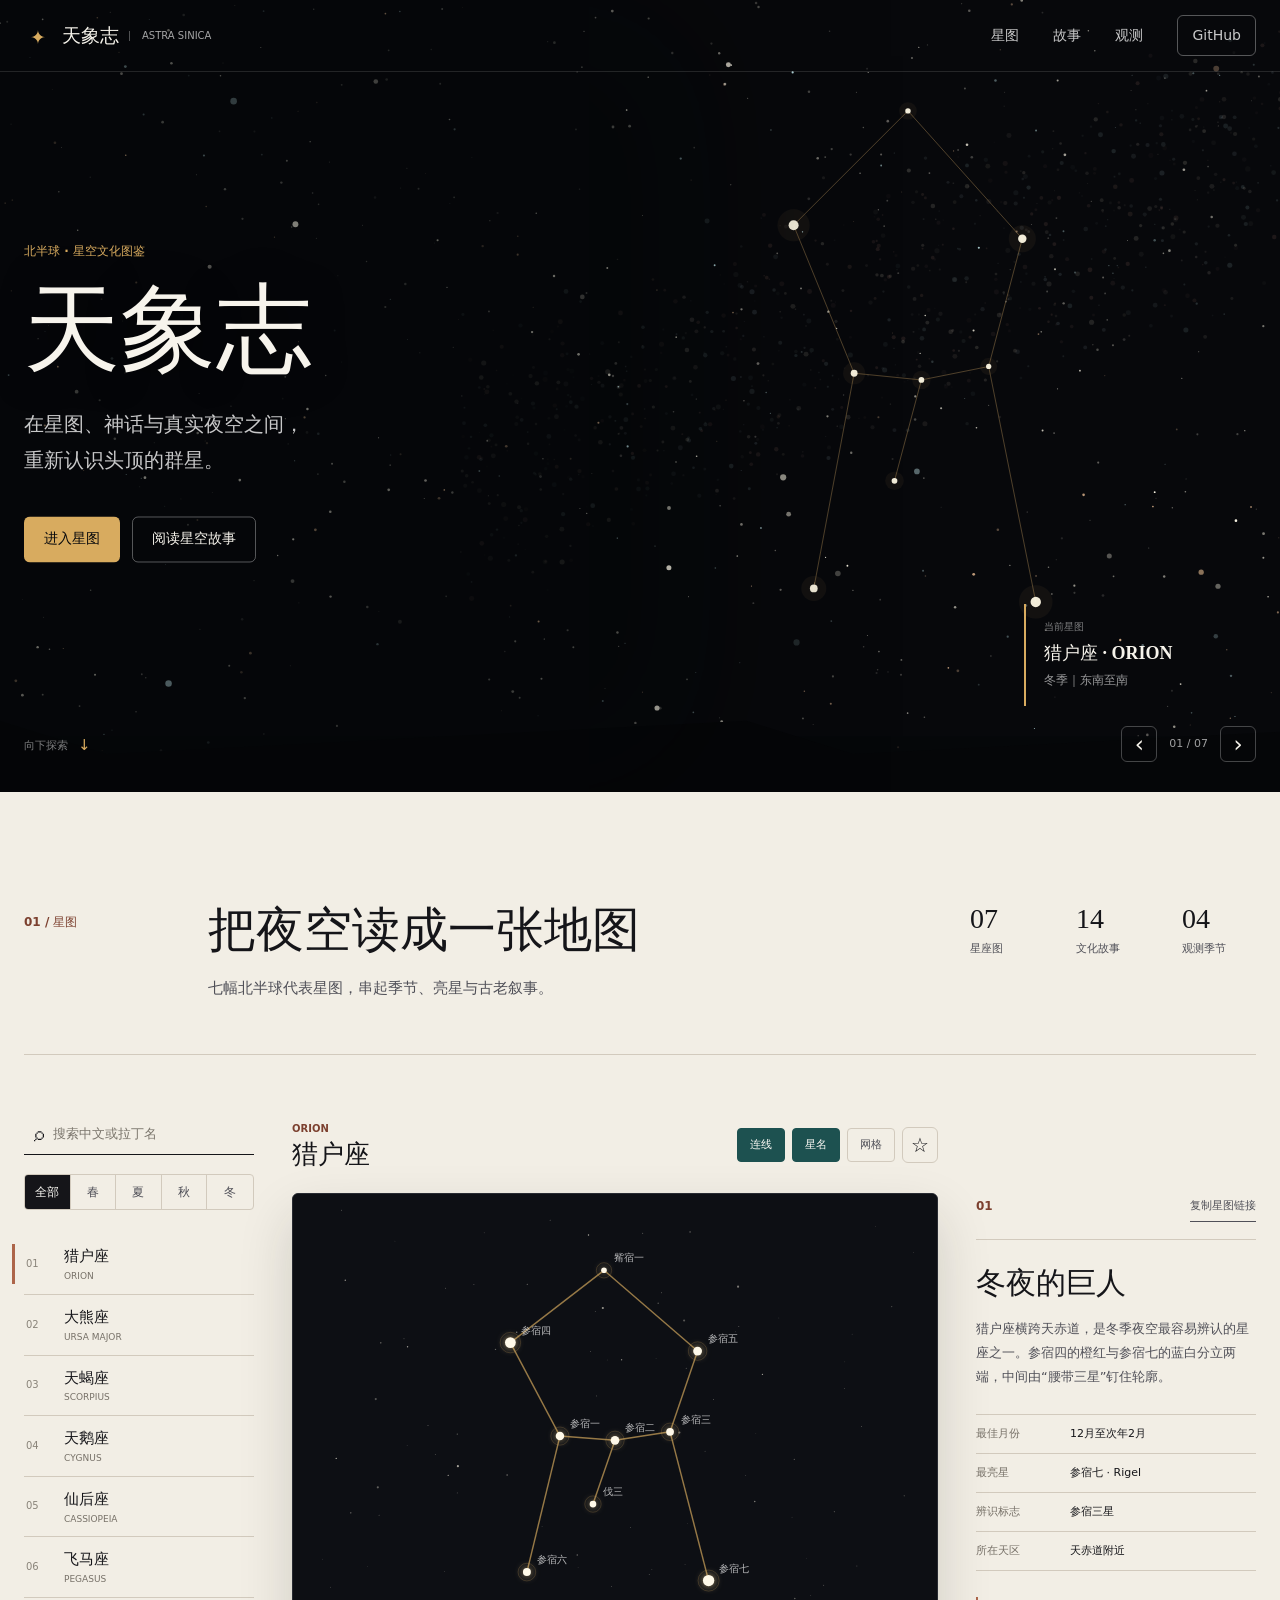
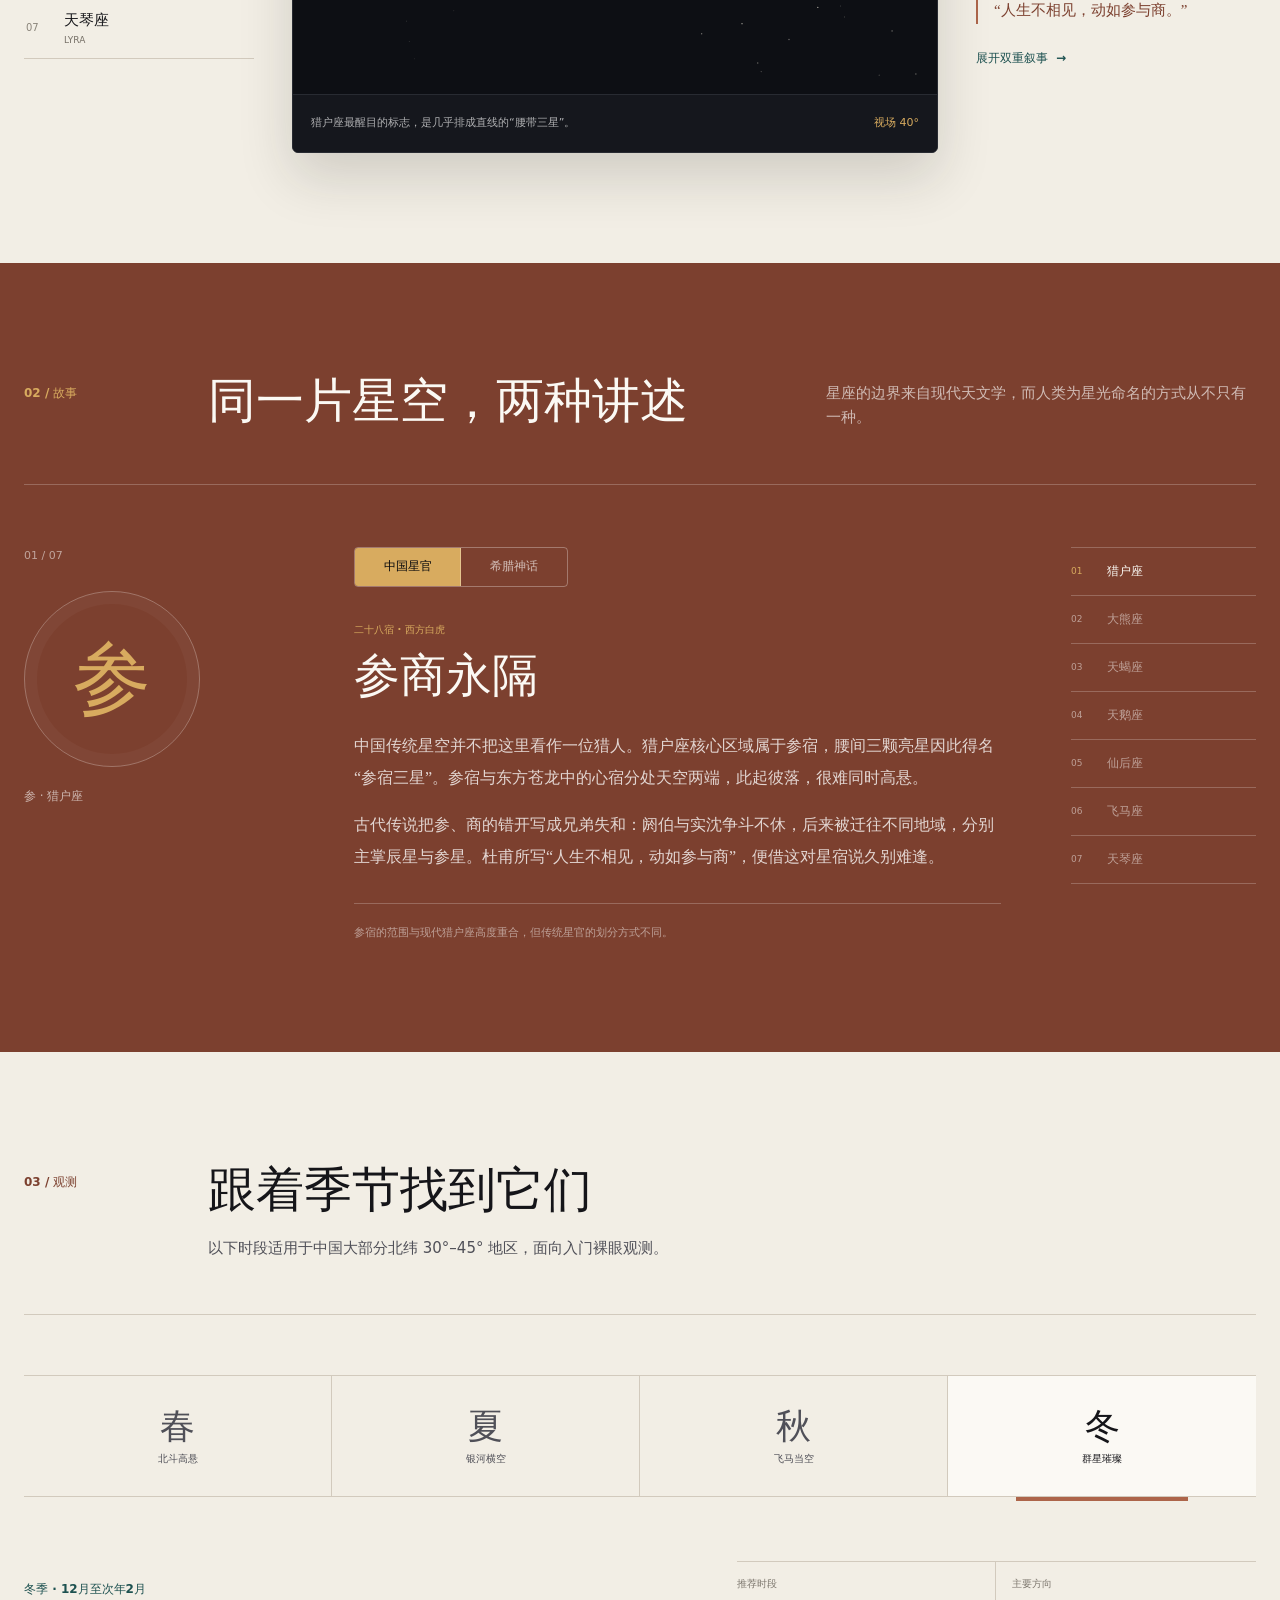
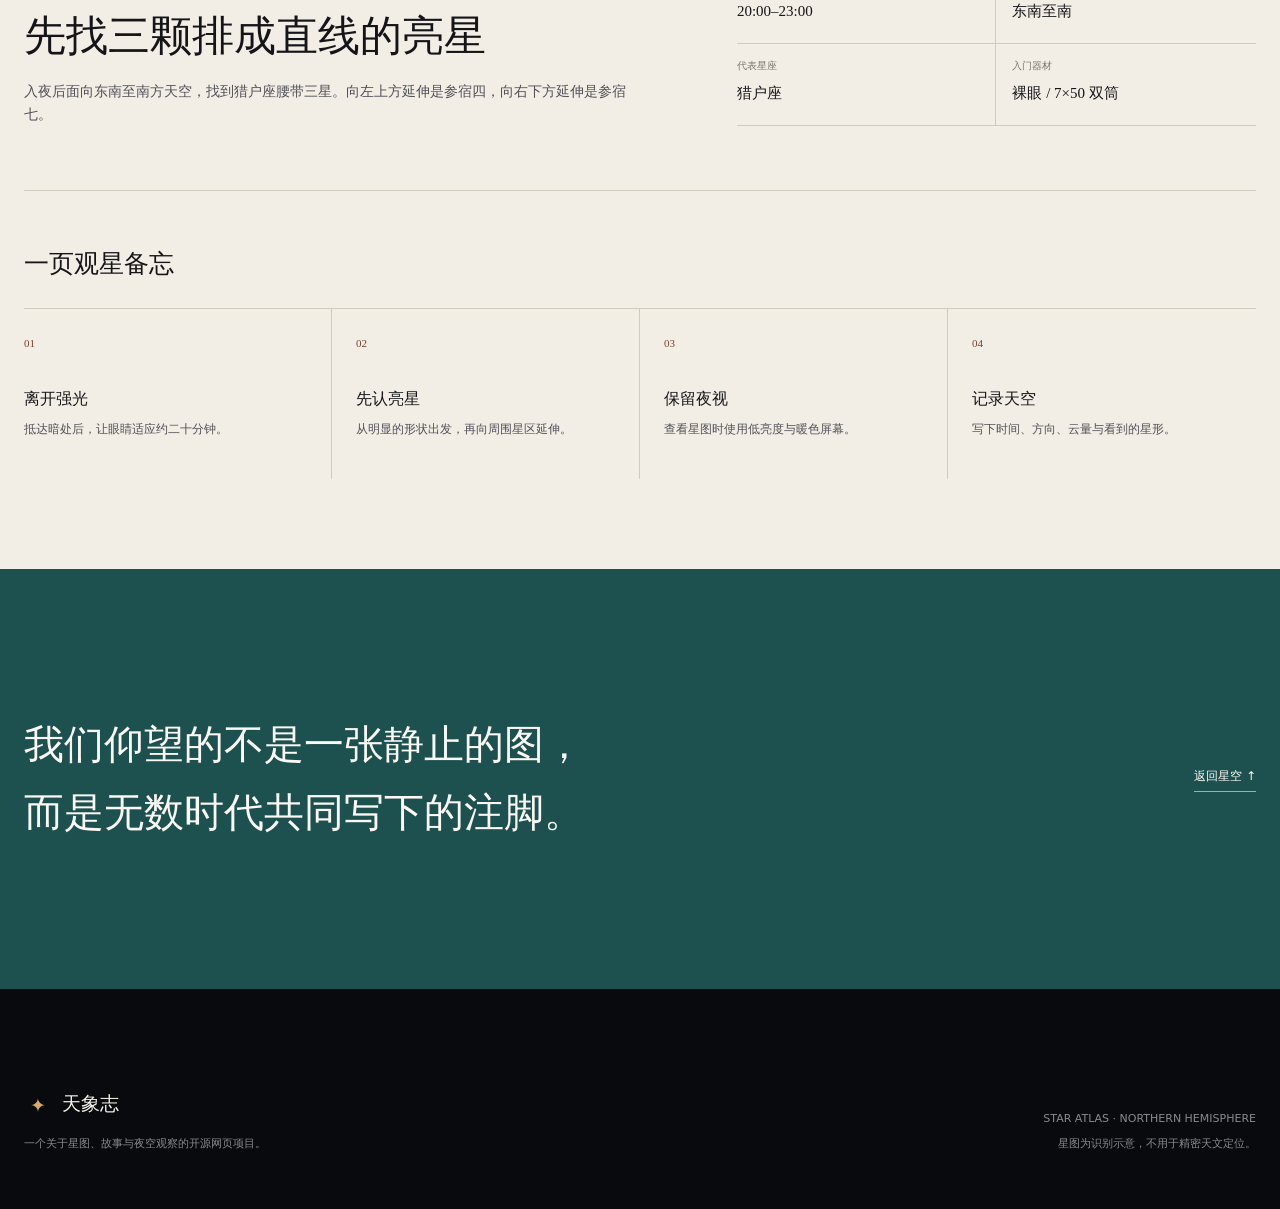
==== index.html @ 3dd25982 "Build interactive constellation atlas" ====
<!doctype html>
<html lang="zh-CN">
  <head>
    <meta charset="UTF-8" />
    <meta name="viewport" content="width=device-width, initial-scale=1.0" />
    <meta
      name="description"
      content="天象志是一部可探索的中文星座图鉴，收录星座连线、东西方故事与北半球观测线索。"
    />
    <meta name="theme-color" content="#090a0d" />
    <meta property="og:title" content="天象志 · 可探索的星空图鉴" />
    <meta
      property="og:description"
      content="在星图、神话与真实夜空之间，重新认识头顶的群星。"
    />
    <meta property="og:type" content="website" />
    <link rel="icon" href="assets/mark.svg" type="image/svg+xml" />
    <link rel="manifest" href="site.webmanifest" />
    <link rel="stylesheet" href="styles.css" />
    <script>document.documentElement.classList.add("js");</script>
    <script src="app.js" defer></script>
    <title>天象志 · 可探索的星空图鉴</title>
  </head>
  <body>
    <a class="skip-link" href="#main">跳到主要内容</a>

    <header class="site-header" id="siteHeader">
      <a class="brand" href="#top" aria-label="天象志首页">
        <span class="brand-mark" aria-hidden="true">✦</span>
        <span class="brand-name">天象志</span>
        <span class="brand-latin">ASTRA SINICA</span>
      </a>

      <button
        class="menu-toggle"
        id="menuToggle"
        type="button"
        aria-label="打开导航"
        aria-expanded="false"
        aria-controls="siteNav"
      >
        <span aria-hidden="true">☰</span>
      </button>

      <nav class="site-nav" id="siteNav" aria-label="主导航">
        <a href="#atlas">星图</a>
        <a href="#stories">故事</a>
        <a href="#observe">观测</a>
        <a class="nav-github" href="#publish">GitHub</a>
      </nav>
    </header>

    <main id="main">
      <section class="hero" id="top" aria-labelledby="heroTitle">
        <canvas id="skyCanvas" aria-hidden="true"></canvas>

        <div class="hero-copy">
          <p class="eyebrow">北半球 · 星空文化图鉴</p>
          <h1 id="heroTitle">天象志</h1>
          <p class="hero-subtitle">在星图、神话与真实夜空之间，<br />重新认识头顶的群星。</p>
          <div class="hero-actions">
            <a class="button button-primary" href="#atlas">进入星图</a>
            <a class="button button-quiet" href="#stories">阅读星空故事</a>
          </div>
        </div>

        <div class="hero-readout" aria-live="polite">
          <span class="readout-kicker">当前星图</span>
          <strong id="heroConstellationName">猎户座 · ORION</strong>
          <span id="heroConstellationMeta">冬季｜南方天空</span>
        </div>

        <div class="hero-scene-controls" aria-label="切换星座">
          <button id="heroPrev" class="icon-button" type="button" title="上一个星座" aria-label="上一个星座">‹</button>
          <span id="heroSceneIndex">01 / 07</span>
          <button id="heroNext" class="icon-button" type="button" title="下一个星座" aria-label="下一个星座">›</button>
        </div>

        <a class="scroll-cue" href="#atlas">
          <span>向下探索</span>
          <span aria-hidden="true">↓</span>
        </a>
      </section>

      <section class="atlas-section section-band" id="atlas" aria-labelledby="atlasTitle">
        <div class="section-heading reveal">
          <p class="section-index">01 / 星图</p>
          <div>
            <h2 id="atlasTitle">把夜空读成一张地图</h2>
            <p>七幅北半球代表星图，串起季节、亮星与古老叙事。</p>
          </div>
          <dl class="section-stats" aria-label="图鉴统计">
            <div><dt>07</dt><dd>星座图</dd></div>
            <div><dt>14</dt><dd>文化故事</dd></div>
            <div><dt>04</dt><dd>观测季节</dd></div>
          </dl>
        </div>

        <div class="atlas-layout reveal">
          <aside class="atlas-sidebar" aria-label="星座目录">
            <label class="search-box">
              <span class="visually-hidden">搜索星座</span>
              <span aria-hidden="true">⌕</span>
              <input id="constellationSearch" type="search" placeholder="搜索中文或拉丁名" autocomplete="off" />
            </label>

            <div class="season-filter" id="seasonFilter" aria-label="按季节筛选">
              <button type="button" class="is-active" data-season="all" aria-pressed="true">全部</button>
              <button type="button" data-season="spring" aria-pressed="false">春</button>
              <button type="button" data-season="summer" aria-pressed="false">夏</button>
              <button type="button" data-season="autumn" aria-pressed="false">秋</button>
              <button type="button" data-season="winter" aria-pressed="false">冬</button>
            </div>

            <div class="constellation-list" id="constellationList"></div>
          </aside>

          <div class="atlas-center">
            <div class="chart-toolbar">
              <div>
                <p id="chartLatin">ORION</p>
                <h3 id="chartName">猎户座</h3>
              </div>
              <div class="chart-actions">
                <label class="layer-toggle">
                  <input id="linesToggle" type="checkbox" checked />
                  <span>连线</span>
                </label>
                <label class="layer-toggle">
                  <input id="labelsToggle" type="checkbox" checked />
                  <span>星名</span>
                </label>
                <label class="layer-toggle">
                  <input id="gridToggle" type="checkbox" />
                  <span>网格</span>
                </label>
                <button id="favoriteButton" class="icon-button light" type="button" title="收藏星座" aria-label="收藏星座" aria-pressed="false">☆</button>
              </div>
            </div>

            <figure class="chart-frame">
              <svg
                id="constellationChart"
                viewBox="0 0 800 620"
                role="img"
                aria-labelledby="chartSvgTitle chartSvgDesc"
              >
                <title id="chartSvgTitle">猎户座星图</title>
                <desc id="chartSvgDesc">显示猎户座主要恒星与传统连线的示意星图。</desc>
              </svg>
              <figcaption>
                <span id="chartCaption">猎户座最醒目的标志，是几乎排成直线的“腰带三星”。</span>
                <span class="chart-scale">视场 40°</span>
              </figcaption>
            </figure>
          </div>

          <aside class="atlas-detail" aria-labelledby="detailTitle">
            <div class="detail-head">
              <p class="detail-number" id="detailNumber">01</p>
              <button id="shareButton" class="text-button" type="button">复制星图链接</button>
            </div>
            <h3 id="detailTitle">冬夜的巨人</h3>
            <p class="detail-summary" id="detailSummary"></p>
            <dl class="fact-list" id="factList"></dl>
            <blockquote id="detailQuote"></blockquote>
            <a class="story-link" href="#stories">展开双重叙事 <span aria-hidden="true">→</span></a>
          </aside>
        </div>
      </section>

      <section class="story-section section-band" id="stories" aria-labelledby="storiesTitle">
        <div class="story-heading reveal">
          <p class="section-index light-index">02 / 故事</p>
          <h2 id="storiesTitle">同一片星空，两种讲述</h2>
          <p>星座的边界来自现代天文学，而人类为星光命名的方式从不只有一种。</p>
        </div>

        <div class="story-layout reveal">
          <div class="story-identity">
            <span id="storyCount">01 / 07</span>
            <div class="story-glyph" id="storyGlyph" aria-hidden="true">参</div>
            <p id="storyStarName">参宿 · 猎户座</p>
          </div>

          <article class="story-article">
            <div class="story-tabs" role="tablist" aria-label="故事来源">
              <button id="chineseStoryTab" type="button" role="tab" aria-selected="true" aria-controls="storyBody">中国星官</button>
              <button id="greekStoryTab" type="button" role="tab" aria-selected="false" aria-controls="storyBody">希腊神话</button>
            </div>
            <p class="story-origin" id="storyOrigin">三垣二十八宿 · 西方白虎</p>
            <h3 id="storyTitle">参商永隔</h3>
            <div id="storyBody" class="story-body" role="tabpanel"></div>
            <p class="story-note" id="storyNote"></p>
          </article>

          <nav class="story-rail" id="storyRail" aria-label="选择星座故事"></nav>
        </div>
      </section>

      <section class="observe-section section-band" id="observe" aria-labelledby="observeTitle">
        <div class="section-heading observe-heading reveal">
          <p class="section-index">03 / 观测</p>
          <div>
            <h2 id="observeTitle">跟着季节找到它们</h2>
            <p>以下时段适用于中国大部分北纬 30°–45° 地区，面向入门裸眼观测。</p>
          </div>
        </div>

        <div class="season-orbit reveal" aria-label="四季星空">
          <button type="button" data-observe-season="spring" aria-pressed="false">
            <span>春</span><small>北斗高悬</small>
          </button>
          <button type="button" data-observe-season="summer" aria-pressed="false">
            <span>夏</span><small>银河横空</small>
          </button>
          <button type="button" data-observe-season="autumn" aria-pressed="false">
            <span>秋</span><small>飞马当空</small>
          </button>
          <button type="button" data-observe-season="winter" aria-pressed="true" class="is-active">
            <span>冬</span><small>群星璀璨</small>
          </button>
        </div>

        <div class="observe-panel reveal">
          <div class="observe-primary">
            <p class="observe-season-label" id="observeSeasonLabel">冬季 · 12月至次年2月</p>
            <h3 id="observeHeadline">先找三颗排成直线的亮星</h3>
            <p id="observeDescription">
              入夜后面向东南至南方天空，找到猎户座腰带三星。向左上方延伸是参宿四，向右下方延伸是参宿七。
            </p>
          </div>
          <dl class="observe-facts">
            <div><dt>推荐时段</dt><dd id="observeTime">20:00–23:00</dd></div>
            <div><dt>主要方向</dt><dd id="observeDirection">东南至南</dd></div>
            <div><dt>代表星座</dt><dd id="observeTargets">猎户座</dd></div>
            <div><dt>入门器材</dt><dd id="observeGear">裸眼 / 7×50 双筒</dd></div>
          </dl>
        </div>

        <div class="field-notes reveal">
          <h3>一页观星备忘</h3>
          <ol>
            <li><span>01</span><strong>离开强光</strong><p>抵达暗处后，让眼睛适应约二十分钟。</p></li>
            <li><span>02</span><strong>先认亮星</strong><p>从明显的形状出发，再向周围星区延伸。</p></li>
            <li><span>03</span><strong>保留夜视</strong><p>查看星图时使用低亮度与暖色屏幕。</p></li>
            <li><span>04</span><strong>记录天空</strong><p>写下时间、方向、云量与看到的星形。</p></li>
          </ol>
        </div>
      </section>

      <section class="closing-section" aria-label="结语">
        <p>我们仰望的不是一张静止的图，<br />而是无数时代共同写下的注脚。</p>
        <a href="#top" aria-label="返回页面顶部">返回星空 ↑</a>
      </section>
    </main>

    <footer class="site-footer" id="publish">
      <div>
        <a class="brand footer-brand" href="#top">
          <span class="brand-mark" aria-hidden="true">✦</span>
          <span class="brand-name">天象志</span>
        </a>
        <p>一个关于星图、故事与夜空观察的开源网页项目。</p>
      </div>
      <div class="footer-meta">
        <p>STAR ATLAS · NORTHERN HEMISPHERE</p>
        <p>星图为识别示意，不用于精密天文定位。</p>
      </div>
    </footer>

    <div class="toast" id="toast" role="status" aria-live="polite"></div>

    <noscript>
      <div class="noscript">请启用 JavaScript 以浏览交互星图。</div>
    </noscript>
  </body>
</html>
---- styles.css ----
:root {
  --ink: #151519;
  --ink-soft: #505058;
  --night: #090a0d;
  --night-raised: #111319;
  --paper: #f2eee5;
  --paper-bright: #fbf9f4;
  --line: #d2cabd;
  --line-dark: #34363d;
  --copper: #ad654a;
  --copper-dark: #7c402f;
  --gold: #d8ab5f;
  --teal: #2e7471;
  --teal-dark: #1d5150;
  --white: #f7f4ec;
  --header-height: 72px;
  --page-pad: max(24px, calc((100vw - 1440px) / 2));
  --radius: 6px;
  color-scheme: light;
  font-family: Inter, ui-sans-serif, system-ui, -apple-system, BlinkMacSystemFont, "Segoe UI", "PingFang SC", "Hiragino Sans GB", "Microsoft YaHei", sans-serif;
  font-synthesis: none;
  text-rendering: optimizeLegibility;
}

* {
  box-sizing: border-box;
}

html {
  scroll-behavior: smooth;
  scroll-padding-top: var(--header-height);
}

body {
  margin: 0;
  min-width: 320px;
  background: var(--paper);
  color: var(--ink);
  line-height: 1.65;
}

button,
input {
  font: inherit;
}

button,
a {
  -webkit-tap-highlight-color: transparent;
}

button {
  color: inherit;
}

a {
  color: inherit;
  text-decoration: none;
}

img,
svg,
canvas {
  display: block;
  max-width: 100%;
}

h1,
h2,
h3,
p,
blockquote,
dl,
dd,
figure {
  margin: 0;
}

h1,
h2,
h3 {
  font-family: "Songti SC", SimSun, "Noto Serif CJK SC", Georgia, serif;
  font-weight: 500;
  line-height: 1.16;
}

::selection {
  background: var(--gold);
  color: var(--night);
}

:focus-visible {
  outline: 2px solid var(--gold);
  outline-offset: 4px;
}

.visually-hidden {
  position: absolute;
  width: 1px;
  height: 1px;
  padding: 0;
  margin: -1px;
  overflow: hidden;
  clip: rect(0, 0, 0, 0);
  white-space: nowrap;
  border: 0;
}

.skip-link {
  position: fixed;
  z-index: 1000;
  top: 12px;
  left: 12px;
  padding: 10px 14px;
  border-radius: var(--radius);
  background: var(--paper-bright);
  color: var(--ink);
  transform: translateY(-150%);
  transition: transform 160ms ease;
}

.skip-link:focus {
  transform: translateY(0);
}

.site-header {
  position: fixed;
  z-index: 50;
  top: 0;
  left: 0;
  width: 100%;
  height: var(--header-height);
  display: flex;
  align-items: center;
  justify-content: space-between;
  padding: 0 var(--page-pad);
  color: var(--white);
  border-bottom: 1px solid rgba(255, 255, 255, 0.12);
  transition: background-color 220ms ease, border-color 220ms ease;
}

.site-header.is-scrolled,
.site-header.is-open {
  background: rgba(9, 10, 13, 0.96);
  border-bottom-color: rgba(255, 255, 255, 0.2);
}

.brand {
  display: inline-flex;
  align-items: center;
  gap: 10px;
  min-width: max-content;
}

.brand-mark {
  display: inline-grid;
  width: 28px;
  height: 28px;
  place-items: center;
  color: var(--gold);
  font-size: 19px;
}

.brand-name {
  font-family: "Songti SC", SimSun, serif;
  font-size: 19px;
  font-weight: 600;
}

.brand-latin {
  padding-left: 12px;
  border-left: 1px solid rgba(255, 255, 255, 0.3);
  color: rgba(255, 255, 255, 0.64);
  font-size: 10px;
  line-height: 1;
}

.site-nav {
  display: flex;
  align-items: center;
  gap: 34px;
  font-size: 14px;
}

.site-nav a {
  position: relative;
  padding: 8px 0;
  color: rgba(255, 255, 255, 0.78);
  transition: color 160ms ease;
}

.site-nav a::after {
  content: "";
  position: absolute;
  right: 0;
  bottom: 1px;
  left: 0;
  height: 1px;
  background: var(--gold);
  transform: scaleX(0);
  transform-origin: right;
  transition: transform 180ms ease;
}

.site-nav a:hover {
  color: var(--white);
}

.site-nav a:hover::after {
  transform: scaleX(1);
  transform-origin: left;
}

.site-nav .nav-github {
  padding: 8px 14px;
  border: 1px solid rgba(255, 255, 255, 0.32);
  border-radius: var(--radius);
}

.site-nav .nav-github::after {
  display: none;
}

.menu-toggle {
  display: none;
  width: 42px;
  height: 42px;
  padding: 0;
  border: 0;
  background: transparent;
  color: var(--white);
  font-size: 22px;
  cursor: pointer;
}

.hero {
  position: relative;
  height: 88svh;
  min-height: 620px;
  max-height: 920px;
  overflow: hidden;
  background: var(--night);
  color: var(--white);
  isolation: isolate;
}

#skyCanvas {
  position: absolute;
  z-index: -2;
  inset: 0;
  width: 100%;
  height: 100%;
}

.hero::after {
  content: "";
  position: absolute;
  z-index: -1;
  inset: 0 auto 0 0;
  width: 46%;
  background: rgba(4, 5, 7, 0.48);
  box-shadow: 120px 0 160px rgba(4, 5, 7, 0.35);
  pointer-events: none;
}

.hero-copy {
  position: absolute;
  top: 50%;
  left: var(--page-pad);
  width: min(650px, calc(100% - 48px));
  transform: translateY(-48%);
}

.eyebrow,
.section-index,
.readout-kicker,
.detail-number,
.observe-season-label,
.story-origin {
  font-size: 12px;
  font-weight: 650;
  text-transform: uppercase;
}

.eyebrow {
  margin-bottom: 20px;
  color: var(--gold);
}

.hero h1 {
  font-size: 96px;
  line-height: 1;
  text-shadow: 0 2px 36px rgba(0, 0, 0, 0.55);
}

.hero-subtitle {
  margin-top: 28px;
  color: rgba(255, 255, 255, 0.78);
  font-family: "Songti SC", SimSun, serif;
  font-size: 20px;
  line-height: 1.8;
}

.hero-actions {
  display: flex;
  flex-wrap: wrap;
  gap: 12px;
  margin-top: 38px;
}

.button {
  display: inline-flex;
  min-height: 46px;
  align-items: center;
  justify-content: center;
  padding: 10px 19px;
  border: 1px solid transparent;
  border-radius: var(--radius);
  font-size: 14px;
  font-weight: 650;
  transition: background-color 160ms ease, border-color 160ms ease, color 160ms ease, transform 160ms ease;
}

.button:hover {
  transform: translateY(-2px);
}

.button-primary {
  background: var(--gold);
  color: var(--night);
}

.button-primary:hover {
  background: #edc777;
}

.button-quiet {
  border-color: rgba(255, 255, 255, 0.32);
  color: var(--white);
}

.button-quiet:hover {
  border-color: rgba(255, 255, 255, 0.64);
  background: rgba(255, 255, 255, 0.08);
}

.hero-readout {
  position: absolute;
  right: var(--page-pad);
  bottom: 86px;
  display: grid;
  min-width: 232px;
  gap: 3px;
  padding: 15px 0 15px 18px;
  border-left: 2px solid var(--gold);
  text-align: left;
}

.hero-readout .readout-kicker {
  color: rgba(255, 255, 255, 0.48);
  font-size: 10px;
}

.hero-readout strong {
  font-family: "Songti SC", SimSun, serif;
  font-size: 18px;
  font-weight: 600;
}

.hero-readout > span:last-child {
  color: rgba(255, 255, 255, 0.58);
  font-size: 12px;
}

.hero-scene-controls {
  position: absolute;
  right: var(--page-pad);
  bottom: 30px;
  display: flex;
  align-items: center;
  gap: 12px;
  color: rgba(255, 255, 255, 0.62);
  font-size: 11px;
  font-variant-numeric: tabular-nums;
}

.icon-button {
  display: inline-grid;
  width: 36px;
  height: 36px;
  flex: 0 0 36px;
  place-items: center;
  padding: 0;
  border: 1px solid rgba(255, 255, 255, 0.25);
  border-radius: var(--radius);
  background: transparent;
  color: var(--white);
  font-size: 23px;
  line-height: 1;
  cursor: pointer;
  transition: border-color 160ms ease, background-color 160ms ease, color 160ms ease;
}

.icon-button:hover {
  border-color: var(--gold);
  background: rgba(216, 171, 95, 0.12);
}

.icon-button.light {
  border-color: var(--line);
  color: var(--ink);
  font-size: 20px;
}

.icon-button.light.is-active {
  border-color: var(--copper);
  background: var(--copper);
  color: var(--paper-bright);
}

.scroll-cue {
  position: absolute;
  bottom: 34px;
  left: var(--page-pad);
  display: flex;
  align-items: center;
  gap: 10px;
  color: rgba(255, 255, 255, 0.48);
  font-size: 11px;
}

.scroll-cue span:last-child {
  color: var(--gold);
  font-size: 15px;
}

.section-band {
  padding: 110px var(--page-pad);
}

.atlas-section,
.observe-section {
  background: var(--paper);
}

.section-heading {
  display: grid;
  grid-template-columns: 150px minmax(320px, 1fr) auto;
  gap: 34px;
  align-items: start;
  padding-bottom: 54px;
  border-bottom: 1px solid var(--line);
}

.section-index {
  padding-top: 11px;
  color: var(--copper-dark);
}

.section-heading h2,
.story-heading h2 {
  max-width: 760px;
  font-size: 48px;
}

.section-heading > div > p,
.story-heading > p:last-child {
  max-width: 610px;
  margin-top: 18px;
  color: var(--ink-soft);
  font-size: 15px;
}

.section-stats {
  display: grid;
  grid-auto-flow: column;
  gap: 32px;
}

.section-stats div {
  min-width: 74px;
}

.section-stats dt {
  font-family: Georgia, serif;
  font-size: 28px;
  line-height: 1.2;
}

.section-stats dd {
  margin-top: 4px;
  color: var(--ink-soft);
  font-size: 11px;
}

.atlas-layout {
  display: grid;
  grid-template-columns: 230px minmax(440px, 1fr) 280px;
  gap: 38px;
  align-items: start;
  padding-top: 58px;
}

.atlas-sidebar,
.atlas-detail {
  min-width: 0;
}

.search-box {
  display: flex;
  height: 42px;
  align-items: center;
  gap: 9px;
  padding: 0 10px;
  border-bottom: 1px solid var(--ink);
}

.search-box > span[aria-hidden="true"] {
  font-size: 20px;
}

.search-box input {
  width: 100%;
  min-width: 0;
  padding: 0;
  border: 0;
  outline: 0;
  background: transparent;
  color: var(--ink);
  font-size: 13px;
}

.search-box input::placeholder {
  color: #7b766d;
}

.season-filter {
  display: grid;
  grid-template-columns: repeat(5, 1fr);
  margin: 19px 0 24px;
  border: 1px solid var(--line);
  border-radius: 4px;
  overflow: hidden;
}

.season-filter button {
  min-width: 0;
  height: 34px;
  padding: 0;
  border: 0;
  border-right: 1px solid var(--line);
  background: transparent;
  color: var(--ink-soft);
  font-size: 12px;
  cursor: pointer;
}

.season-filter button:last-child {
  border-right: 0;
}

.season-filter button.is-active {
  background: var(--ink);
  color: var(--paper-bright);
}

.constellation-list {
  display: grid;
}

.constellation-item {
  position: relative;
  display: grid;
  grid-template-columns: 28px minmax(0, 1fr) auto;
  gap: 10px;
  align-items: center;
  width: 100%;
  min-height: 58px;
  padding: 10px 2px;
  border: 0;
  border-bottom: 1px solid var(--line);
  background: transparent;
  color: var(--ink);
  text-align: left;
  cursor: pointer;
}

.constellation-item::before {
  content: "";
  position: absolute;
  top: 10px;
  bottom: 10px;
  left: -12px;
  width: 3px;
  background: var(--copper);
  transform: scaleY(0);
  transition: transform 150ms ease;
}

.constellation-item:hover::before,
.constellation-item.is-active::before {
  transform: scaleY(1);
}

.constellation-item .list-number {
  color: #8a847a;
  font-size: 10px;
  font-variant-numeric: tabular-nums;
}

.constellation-item .list-name {
  display: grid;
  min-width: 0;
}

.constellation-item .list-name strong {
  font-family: "Songti SC", SimSun, serif;
  font-size: 15px;
  font-weight: 600;
}

.constellation-item .list-name small {
  overflow: hidden;
  color: #777168;
  font-size: 9px;
  text-overflow: ellipsis;
  white-space: nowrap;
}

.constellation-item .list-favorite {
  color: var(--copper);
  font-size: 13px;
}

.empty-list {
  padding: 22px 0;
  color: var(--ink-soft);
  font-size: 13px;
}

.atlas-center {
  min-width: 0;
}

.chart-toolbar {
  display: flex;
  min-height: 64px;
  align-items: center;
  justify-content: space-between;
  gap: 20px;
  margin-bottom: 16px;
}

.chart-toolbar p {
  color: var(--copper-dark);
  font-size: 10px;
  font-weight: 700;
}

.chart-toolbar h3 {
  margin-top: 2px;
  font-size: 26px;
}

.chart-actions {
  display: flex;
  align-items: center;
  gap: 7px;
}

.layer-toggle {
  cursor: pointer;
}

.layer-toggle input {
  position: absolute;
  opacity: 0;
  pointer-events: none;
}

.layer-toggle span {
  display: inline-grid;
  min-width: 48px;
  height: 34px;
  place-items: center;
  border: 1px solid var(--line);
  border-radius: 4px;
  color: var(--ink-soft);
  font-size: 11px;
  transition: background-color 140ms ease, border-color 140ms ease, color 140ms ease;
}

.layer-toggle input:checked + span {
  border-color: var(--teal-dark);
  background: var(--teal-dark);
  color: var(--paper-bright);
}

.layer-toggle input:focus-visible + span {
  outline: 2px solid var(--gold);
  outline-offset: 3px;
}

.chart-frame {
  position: relative;
  overflow: hidden;
  border: 1px solid #282b32;
  border-radius: var(--radius);
  background: var(--night-raised);
  box-shadow: 0 24px 54px rgba(34, 28, 23, 0.16);
}

#constellationChart {
  width: 100%;
  aspect-ratio: 800 / 620;
  background: #0d0f14;
}

.chart-frame figcaption {
  display: flex;
  min-height: 58px;
  align-items: center;
  justify-content: space-between;
  gap: 18px;
  padding: 12px 18px;
  border-top: 1px solid #282b32;
  background: #15171d;
  color: rgba(255, 255, 255, 0.66);
  font-size: 11px;
}

.chart-scale {
  flex: 0 0 auto;
  color: var(--gold);
  font-variant-numeric: tabular-nums;
}

.chart-grid-line {
  stroke: rgba(255, 255, 255, 0.08);
  stroke-width: 1;
  vector-effect: non-scaling-stroke;
}

.background-star {
  fill: #fff9e9;
}

.constellation-line {
  fill: none;
  stroke: rgba(216, 171, 95, 0.68);
  stroke-width: 1.45;
  vector-effect: non-scaling-stroke;
}

.constellation-star-halo {
  fill: none;
  stroke: rgba(216, 171, 95, 0.24);
  stroke-width: 1;
}

.constellation-star {
  fill: #fff9e9;
  filter: drop-shadow(0 0 5px rgba(242, 207, 139, 0.78));
}

.star-hit {
  fill: transparent;
  cursor: crosshair;
}

.star-label {
  fill: rgba(255, 255, 255, 0.72);
  font-family: Inter, "PingFang SC", sans-serif;
  font-size: 12px;
  pointer-events: none;
}

.coordinate-label {
  fill: rgba(255, 255, 255, 0.26);
  font-size: 9px;
}

.atlas-detail {
  padding-top: 79px;
}

.detail-head {
  display: flex;
  align-items: center;
  justify-content: space-between;
  gap: 18px;
  padding-bottom: 17px;
  border-bottom: 1px solid var(--line);
}

.detail-number {
  color: var(--copper-dark);
  font-variant-numeric: tabular-nums;
}

.text-button {
  padding: 5px 0;
  border: 0;
  border-bottom: 1px solid var(--ink-soft);
  background: transparent;
  color: var(--ink-soft);
  font-size: 11px;
  cursor: pointer;
}

.text-button:hover {
  color: var(--copper-dark);
  border-bottom-color: var(--copper-dark);
}

.atlas-detail h3 {
  margin-top: 26px;
  font-size: 30px;
}

.detail-summary {
  margin-top: 17px;
  color: var(--ink-soft);
  font-size: 13px;
  line-height: 1.85;
}

.fact-list {
  margin-top: 24px;
  border-top: 1px solid var(--line);
}

.fact-list div {
  display: grid;
  grid-template-columns: 82px 1fr;
  gap: 12px;
  padding: 10px 0;
  border-bottom: 1px solid var(--line);
  font-size: 11px;
}

.fact-list dt {
  color: #777168;
}

.fact-list dd {
  color: var(--ink);
}

.atlas-detail blockquote {
  margin-top: 26px;
  padding-left: 16px;
  border-left: 2px solid var(--copper);
  color: var(--copper-dark);
  font-family: "Songti SC", SimSun, serif;
  font-size: 15px;
  line-height: 1.8;
}

.story-link {
  display: inline-flex;
  align-items: center;
  gap: 8px;
  margin-top: 25px;
  color: var(--teal-dark);
  font-size: 12px;
  font-weight: 650;
}

.story-link span {
  transition: transform 150ms ease;
}

.story-link:hover span {
  transform: translateX(4px);
}

.story-section {
  background: var(--copper-dark);
  color: var(--paper-bright);
}

.story-heading {
  display: grid;
  grid-template-columns: 150px minmax(300px, 1fr) minmax(260px, 430px);
  gap: 34px;
  align-items: start;
  padding-bottom: 54px;
  border-bottom: 1px solid rgba(255, 255, 255, 0.22);
}

.story-heading .light-index {
  color: var(--gold);
}

.story-heading > p:last-child {
  margin-top: 8px;
  color: rgba(255, 255, 255, 0.64);
}

.story-layout {
  display: grid;
  grid-template-columns: 260px minmax(380px, 1fr) 185px;
  gap: 70px;
  align-items: start;
  padding-top: 62px;
}

.story-identity {
  display: grid;
  align-content: start;
}

.story-identity > span {
  color: rgba(255, 255, 255, 0.52);
  font-size: 11px;
  font-variant-numeric: tabular-nums;
}

.story-glyph {
  display: grid;
  width: 176px;
  height: 176px;
  place-items: center;
  margin-top: 26px;
  border: 1px solid rgba(255, 255, 255, 0.28);
  border-radius: 50%;
  color: var(--gold);
  font-family: "Songti SC", SimSun, serif;
  font-size: 78px;
  box-shadow: inset 0 0 0 12px rgba(255, 255, 255, 0.03);
}

.story-identity p {
  margin-top: 20px;
  color: rgba(255, 255, 255, 0.62);
  font-size: 12px;
}

.story-tabs {
  display: inline-grid;
  grid-template-columns: 1fr 1fr;
  border: 1px solid rgba(255, 255, 255, 0.3);
  border-radius: 4px;
  overflow: hidden;
}

.story-tabs button {
  min-width: 106px;
  height: 38px;
  padding: 0 14px;
  border: 0;
  border-right: 1px solid rgba(255, 255, 255, 0.3);
  background: transparent;
  color: rgba(255, 255, 255, 0.65);
  font-size: 12px;
  cursor: pointer;
}

.story-tabs button:last-child {
  border-right: 0;
}

.story-tabs button[aria-selected="true"] {
  background: var(--gold);
  color: var(--night);
}

.story-origin {
  margin-top: 35px;
  color: var(--gold);
  font-size: 10px;
}

.story-article h3 {
  margin-top: 10px;
  font-size: 46px;
}

.story-body {
  max-width: 720px;
  margin-top: 28px;
  color: rgba(255, 255, 255, 0.78);
  font-family: "Songti SC", SimSun, serif;
  font-size: 16px;
  line-height: 2;
}

.story-body p + p {
  margin-top: 15px;
}

.story-note {
  max-width: 700px;
  margin-top: 30px;
  padding-top: 20px;
  border-top: 1px solid rgba(255, 255, 255, 0.22);
  color: rgba(255, 255, 255, 0.5);
  font-size: 11px;
}

.story-rail {
  display: grid;
  border-top: 1px solid rgba(255, 255, 255, 0.22);
}

.story-rail button {
  display: grid;
  grid-template-columns: 28px 1fr;
  gap: 8px;
  align-items: center;
  min-height: 48px;
  padding: 0;
  border: 0;
  border-bottom: 1px solid rgba(255, 255, 255, 0.22);
  background: transparent;
  color: rgba(255, 255, 255, 0.5);
  text-align: left;
  cursor: pointer;
}

.story-rail button span:first-child {
  font-size: 9px;
}

.story-rail button span:last-child {
  overflow: hidden;
  font-size: 12px;
  text-overflow: ellipsis;
  white-space: nowrap;
}

.story-rail button.is-active,
.story-rail button:hover {
  color: var(--paper-bright);
}

.story-rail button.is-active span:first-child {
  color: var(--gold);
}

.observe-section {
  padding-bottom: 90px;
}

.observe-heading {
  grid-template-columns: 150px minmax(320px, 1fr);
}

.season-orbit {
  display: grid;
  grid-template-columns: repeat(4, 1fr);
  margin-top: 60px;
  border-top: 1px solid var(--line);
  border-bottom: 1px solid var(--line);
}

.season-orbit button {
  position: relative;
  display: grid;
  min-height: 120px;
  place-content: center;
  gap: 3px;
  padding: 16px;
  border: 0;
  border-right: 1px solid var(--line);
  background: transparent;
  color: var(--ink-soft);
  cursor: pointer;
  transition: background-color 160ms ease, color 160ms ease;
}

.season-orbit button:last-child {
  border-right: 0;
}

.season-orbit button::after {
  content: "";
  position: absolute;
  right: 22%;
  bottom: -5px;
  left: 22%;
  height: 4px;
  background: var(--copper);
  transform: scaleX(0);
  transition: transform 160ms ease;
}

.season-orbit button span {
  font-family: "Songti SC", SimSun, serif;
  font-size: 35px;
  line-height: 1.2;
}

.season-orbit button small {
  font-size: 10px;
}

.season-orbit button.is-active {
  background: var(--paper-bright);
  color: var(--ink);
}

.season-orbit button.is-active::after {
  transform: scaleX(1);
}

.observe-panel {
  display: grid;
  grid-template-columns: minmax(340px, 1.2fr) minmax(320px, 1fr);
  gap: 90px;
  align-items: end;
  padding: 64px 0;
  border-bottom: 1px solid var(--line);
}

.observe-season-label {
  color: var(--teal-dark);
}

.observe-primary h3 {
  max-width: 650px;
  margin-top: 12px;
  font-size: 42px;
}

.observe-primary > p:last-child {
  max-width: 650px;
  margin-top: 20px;
  color: var(--ink-soft);
  font-size: 14px;
}

.observe-facts {
  display: grid;
  grid-template-columns: 1fr 1fr;
  border-top: 1px solid var(--line);
}

.observe-facts div {
  min-height: 82px;
  padding: 14px 16px 12px 0;
  border-bottom: 1px solid var(--line);
}

.observe-facts div:nth-child(odd) {
  border-right: 1px solid var(--line);
}

.observe-facts div:nth-child(even) {
  padding-left: 16px;
}

.observe-facts dt {
  color: #7c766d;
  font-size: 10px;
}

.observe-facts dd {
  margin-top: 6px;
  font-family: "Songti SC", SimSun, serif;
  font-size: 15px;
}

.field-notes {
  padding-top: 58px;
}

.field-notes h3 {
  font-size: 25px;
}

.field-notes ol {
  display: grid;
  grid-template-columns: repeat(4, 1fr);
  margin: 30px 0 0;
  padding: 0;
  border-top: 1px solid var(--line);
  list-style: none;
}

.field-notes li {
  min-height: 170px;
  padding: 20px 24px 20px 0;
  border-right: 1px solid var(--line);
}

.field-notes li + li {
  padding-left: 24px;
}

.field-notes li:last-child {
  border-right: 0;
}

.field-notes li > span {
  color: var(--copper-dark);
  font-family: Georgia, serif;
  font-size: 11px;
}

.field-notes strong {
  display: block;
  margin-top: 30px;
  font-family: "Songti SC", SimSun, serif;
  font-size: 16px;
}

.field-notes p {
  margin-top: 8px;
  color: var(--ink-soft);
  font-size: 12px;
}

.closing-section {
  display: flex;
  min-height: 420px;
  align-items: center;
  justify-content: space-between;
  gap: 40px;
  padding: 90px var(--page-pad);
  background: var(--teal-dark);
  color: var(--paper-bright);
}

.closing-section p {
  font-family: "Songti SC", SimSun, serif;
  font-size: 40px;
  line-height: 1.7;
}

.closing-section a {
  flex: 0 0 auto;
  padding-bottom: 5px;
  border-bottom: 1px solid rgba(255, 255, 255, 0.55);
  font-size: 12px;
}

.site-footer {
  display: grid;
  grid-template-columns: 1fr 1fr;
  min-height: 220px;
  gap: 40px;
  align-items: end;
  padding: 56px var(--page-pad);
  background: var(--night);
  color: var(--white);
}

.footer-brand {
  margin-bottom: 16px;
}

.site-footer > div > p {
  color: rgba(255, 255, 255, 0.52);
  font-size: 11px;
}

.footer-meta {
  text-align: right;
}

.footer-meta p + p {
  margin-top: 7px;
}

.toast {
  position: fixed;
  z-index: 100;
  right: 20px;
  bottom: 20px;
  max-width: min(340px, calc(100vw - 40px));
  padding: 12px 16px;
  border: 1px solid #3f424c;
  border-radius: var(--radius);
  background: #17191f;
  color: var(--white);
  font-size: 12px;
  opacity: 0;
  pointer-events: none;
  transform: translateY(12px);
  transition: opacity 160ms ease, transform 160ms ease;
}

.toast.is-visible {
  opacity: 1;
  transform: translateY(0);
}

.noscript {
  position: fixed;
  z-index: 200;
  right: 16px;
  bottom: 16px;
  left: 16px;
  padding: 14px;
  border-radius: var(--radius);
  background: var(--copper-dark);
  color: var(--white);
  text-align: center;
}

.js .reveal {
  opacity: 0;
  transform: translateY(22px);
  transition: opacity 600ms ease, transform 600ms ease;
}

.js .reveal.is-visible {
  opacity: 1;
  transform: translateY(0);
}

@media (max-width: 1180px) {
  :root {
    --page-pad: 32px;
  }

  .atlas-layout {
    grid-template-columns: 205px minmax(420px, 1fr);
    gap: 30px;
  }

  .atlas-detail {
    grid-column: 2;
    display: grid;
    grid-template-columns: 1fr 1fr;
    gap: 0 36px;
    padding-top: 12px;
  }

  .atlas-detail .detail-head,
  .atlas-detail h3,
  .atlas-detail .detail-summary,
  .atlas-detail .fact-list {
    grid-column: 1;
  }

  .atlas-detail blockquote,
  .atlas-detail .story-link {
    grid-column: 2;
  }

  .atlas-detail blockquote {
    grid-row: 1 / span 3;
    margin-top: 0;
  }

  .atlas-detail .story-link {
    align-self: end;
  }

  .story-layout {
    grid-template-columns: 210px minmax(360px, 1fr) 160px;
    gap: 42px;
  }

  .story-glyph {
    width: 150px;
    height: 150px;
    font-size: 64px;
  }
}

@media (max-width: 900px) {
  :root {
    --page-pad: 24px;
    --header-height: 64px;
  }

  .site-header {
    height: var(--header-height);
  }

  .brand-latin {
    display: none;
  }

  .menu-toggle {
    display: grid;
    place-items: center;
  }

  .site-nav {
    position: absolute;
    top: var(--header-height);
    right: 0;
    left: 0;
    display: grid;
    gap: 0;
    padding: 12px var(--page-pad) 18px;
    border-top: 1px solid rgba(255, 255, 255, 0.12);
    background: rgba(9, 10, 13, 0.98);
    visibility: hidden;
    opacity: 0;
    transform: translateY(-8px);
    transition: opacity 160ms ease, transform 160ms ease, visibility 160ms ease;
  }

  .site-header.is-open .site-nav {
    visibility: visible;
    opacity: 1;
    transform: translateY(0);
  }

  .site-nav a,
  .site-nav .nav-github {
    padding: 12px 0;
    border: 0;
    border-bottom: 1px solid rgba(255, 255, 255, 0.12);
    border-radius: 0;
  }

  .site-nav a:last-child {
    border-bottom: 0;
  }

  .hero {
    height: 88svh;
    min-height: 600px;
  }

  .hero h1 {
    font-size: 74px;
  }

  .hero::after {
    width: 65%;
  }

  .hero-readout {
    right: 24px;
  }

  .section-band {
    padding-top: 84px;
    padding-bottom: 84px;
  }

  .section-heading,
  .story-heading {
    grid-template-columns: 120px 1fr;
  }

  .section-heading h2,
  .story-heading h2 {
    font-size: 40px;
  }

  .section-stats,
  .story-heading > p:last-child {
    grid-column: 2;
  }

  .section-stats {
    justify-self: start;
    margin-top: 12px;
  }

  .atlas-layout {
    grid-template-columns: 190px minmax(0, 1fr);
    gap: 24px;
  }

  .atlas-detail {
    grid-column: 1 / -1;
  }

  .chart-toolbar {
    align-items: flex-end;
  }

  .chart-actions {
    flex-wrap: wrap;
    justify-content: flex-end;
  }

  .story-layout {
    grid-template-columns: 180px minmax(0, 1fr);
  }

  .story-rail {
    grid-column: 1 / -1;
    grid-template-columns: repeat(7, minmax(0, 1fr));
  }

  .story-rail button {
    grid-template-columns: 1fr;
    gap: 0;
    padding: 9px 5px;
    text-align: center;
  }

  .story-rail button span:last-child {
    font-size: 10px;
  }

  .observe-panel {
    gap: 50px;
  }

  .field-notes ol {
    grid-template-columns: 1fr 1fr;
  }

  .field-notes li:nth-child(2) {
    border-right: 0;
  }

  .field-notes li:nth-child(n + 3) {
    border-top: 1px solid var(--line);
  }
}

@media (max-width: 680px) {
  :root {
    --page-pad: 18px;
  }

  .hero {
    height: 88svh;
    min-height: 570px;
  }

  .hero::after {
    width: 100%;
    background: rgba(4, 5, 7, 0.34);
    box-shadow: none;
  }

  .hero-copy {
    top: 42%;
    width: calc(100% - 36px);
    transform: translateY(-44%);
  }

  .eyebrow {
    margin-bottom: 15px;
    font-size: 10px;
  }

  .hero h1 {
    font-size: 56px;
  }

  .hero-subtitle {
    margin-top: 20px;
    font-size: 16px;
  }

  .hero-actions {
    margin-top: 27px;
  }

  .button {
    min-height: 44px;
    padding: 9px 15px;
    font-size: 13px;
  }

  .hero-readout {
    right: auto;
    bottom: 69px;
    left: 18px;
    min-width: 220px;
  }

  .hero-scene-controls {
    right: 18px;
    bottom: 24px;
  }

  .scroll-cue {
    display: none;
  }

  .section-band {
    padding-top: 68px;
    padding-bottom: 68px;
  }

  .section-heading,
  .story-heading {
    grid-template-columns: 1fr;
    gap: 16px;
    padding-bottom: 36px;
  }

  .section-index {
    padding-top: 0;
  }

  .section-heading h2,
  .story-heading h2 {
    font-size: 34px;
  }

  .section-heading > div > p,
  .story-heading > p:last-child {
    margin-top: 13px;
  }

  .section-stats,
  .story-heading > p:last-child {
    grid-column: 1;
  }

  .section-stats {
    width: 100%;
    grid-auto-flow: row;
    grid-template-columns: repeat(3, 1fr);
    gap: 10px;
    margin-top: 8px;
  }

  .section-stats div {
    min-width: 0;
  }

  .atlas-layout {
    grid-template-columns: 1fr;
    padding-top: 38px;
  }

  .constellation-list {
    grid-template-columns: 1fr 1fr;
    gap: 0 14px;
  }

  .constellation-item::before {
    left: -6px;
  }

  .chart-toolbar {
    align-items: flex-start;
    margin-top: 16px;
  }

  .chart-toolbar h3 {
    font-size: 23px;
  }

  .chart-actions {
    max-width: 175px;
  }

  .layer-toggle span {
    min-width: 43px;
    height: 32px;
  }

  .icon-button.light {
    width: 32px;
    height: 32px;
    flex-basis: 32px;
  }

  .chart-frame figcaption {
    align-items: flex-start;
  }

  .atlas-detail {
    grid-column: 1;
    grid-template-columns: 1fr;
    padding-top: 26px;
  }

  .atlas-detail .detail-head,
  .atlas-detail h3,
  .atlas-detail .detail-summary,
  .atlas-detail .fact-list,
  .atlas-detail blockquote,
  .atlas-detail .story-link {
    grid-column: 1;
  }

  .atlas-detail blockquote {
    grid-row: auto;
    margin-top: 26px;
  }

  .story-layout {
    grid-template-columns: 1fr;
    gap: 36px;
    padding-top: 42px;
  }

  .story-identity {
    grid-template-columns: auto 1fr;
    gap: 18px;
    align-items: center;
  }

  .story-identity > span {
    grid-column: 1 / -1;
  }

  .story-glyph {
    width: 94px;
    height: 94px;
    margin-top: 0;
    font-size: 44px;
    box-shadow: inset 0 0 0 7px rgba(255, 255, 255, 0.03);
  }

  .story-identity p {
    margin-top: 0;
  }

  .story-article h3 {
    font-size: 37px;
  }

  .story-rail {
    grid-template-columns: repeat(4, minmax(0, 1fr));
  }

  .season-orbit {
    grid-template-columns: 1fr 1fr;
    margin-top: 42px;
  }

  .season-orbit button {
    min-height: 92px;
    border-bottom: 1px solid var(--line);
  }

  .season-orbit button:nth-child(2) {
    border-right: 0;
  }

  .season-orbit button:nth-child(n + 3) {
    border-bottom: 0;
  }

  .season-orbit button span {
    font-size: 29px;
  }

  .observe-panel {
    grid-template-columns: 1fr;
    gap: 38px;
    padding: 48px 0;
  }

  .observe-primary h3 {
    font-size: 34px;
  }

  .field-notes ol {
    grid-template-columns: 1fr;
  }

  .field-notes li,
  .field-notes li + li {
    min-height: 0;
    padding: 20px 0;
    border-right: 0;
    border-top: 1px solid var(--line);
  }

  .field-notes li:first-child {
    border-top: 0;
  }

  .field-notes strong {
    margin-top: 13px;
  }

  .closing-section {
    min-height: 360px;
    align-items: flex-start;
    flex-direction: column;
    justify-content: center;
    padding-top: 70px;
    padding-bottom: 70px;
  }

  .closing-section p {
    font-size: 29px;
  }

  .site-footer {
    grid-template-columns: 1fr;
    min-height: 260px;
    align-items: start;
  }

  .footer-meta {
    text-align: left;
  }
}

@media (max-width: 420px) {
  .constellation-list {
    grid-template-columns: 1fr;
  }

  .chart-toolbar {
    display: grid;
  }

  .chart-actions {
    max-width: none;
    justify-content: flex-start;
  }

  .story-tabs {
    display: grid;
    width: 100%;
  }

  .story-tabs button {
    min-width: 0;
  }

  .observe-facts {
    grid-template-columns: 1fr;
  }

  .observe-facts div,
  .observe-facts div:nth-child(even) {
    padding-left: 0;
    border-right: 0;
  }
}

@media (max-height: 650px) and (min-width: 681px) {
  .hero {
    height: 88svh;
    min-height: 0;
  }

  .hero h1 {
    font-size: 64px;
  }

  .hero-subtitle {
    margin-top: 16px;
    font-size: 16px;
  }

  .hero-actions {
    margin-top: 22px;
  }

  .hero-readout {
    bottom: 62px;
  }

  .hero-scene-controls,
  .scroll-cue {
    bottom: 15px;
  }
}

@media (prefers-reduced-motion: reduce) {
  html {
    scroll-behavior: auto;
  }

  *,
  *::before,
  *::after {
    scroll-behavior: auto !important;
    transition-duration: 0.01ms !important;
    animation-duration: 0.01ms !important;
    animation-iteration-count: 1 !important;
  }

  .js .reveal {
    opacity: 1;
    transform: none;
  }
}
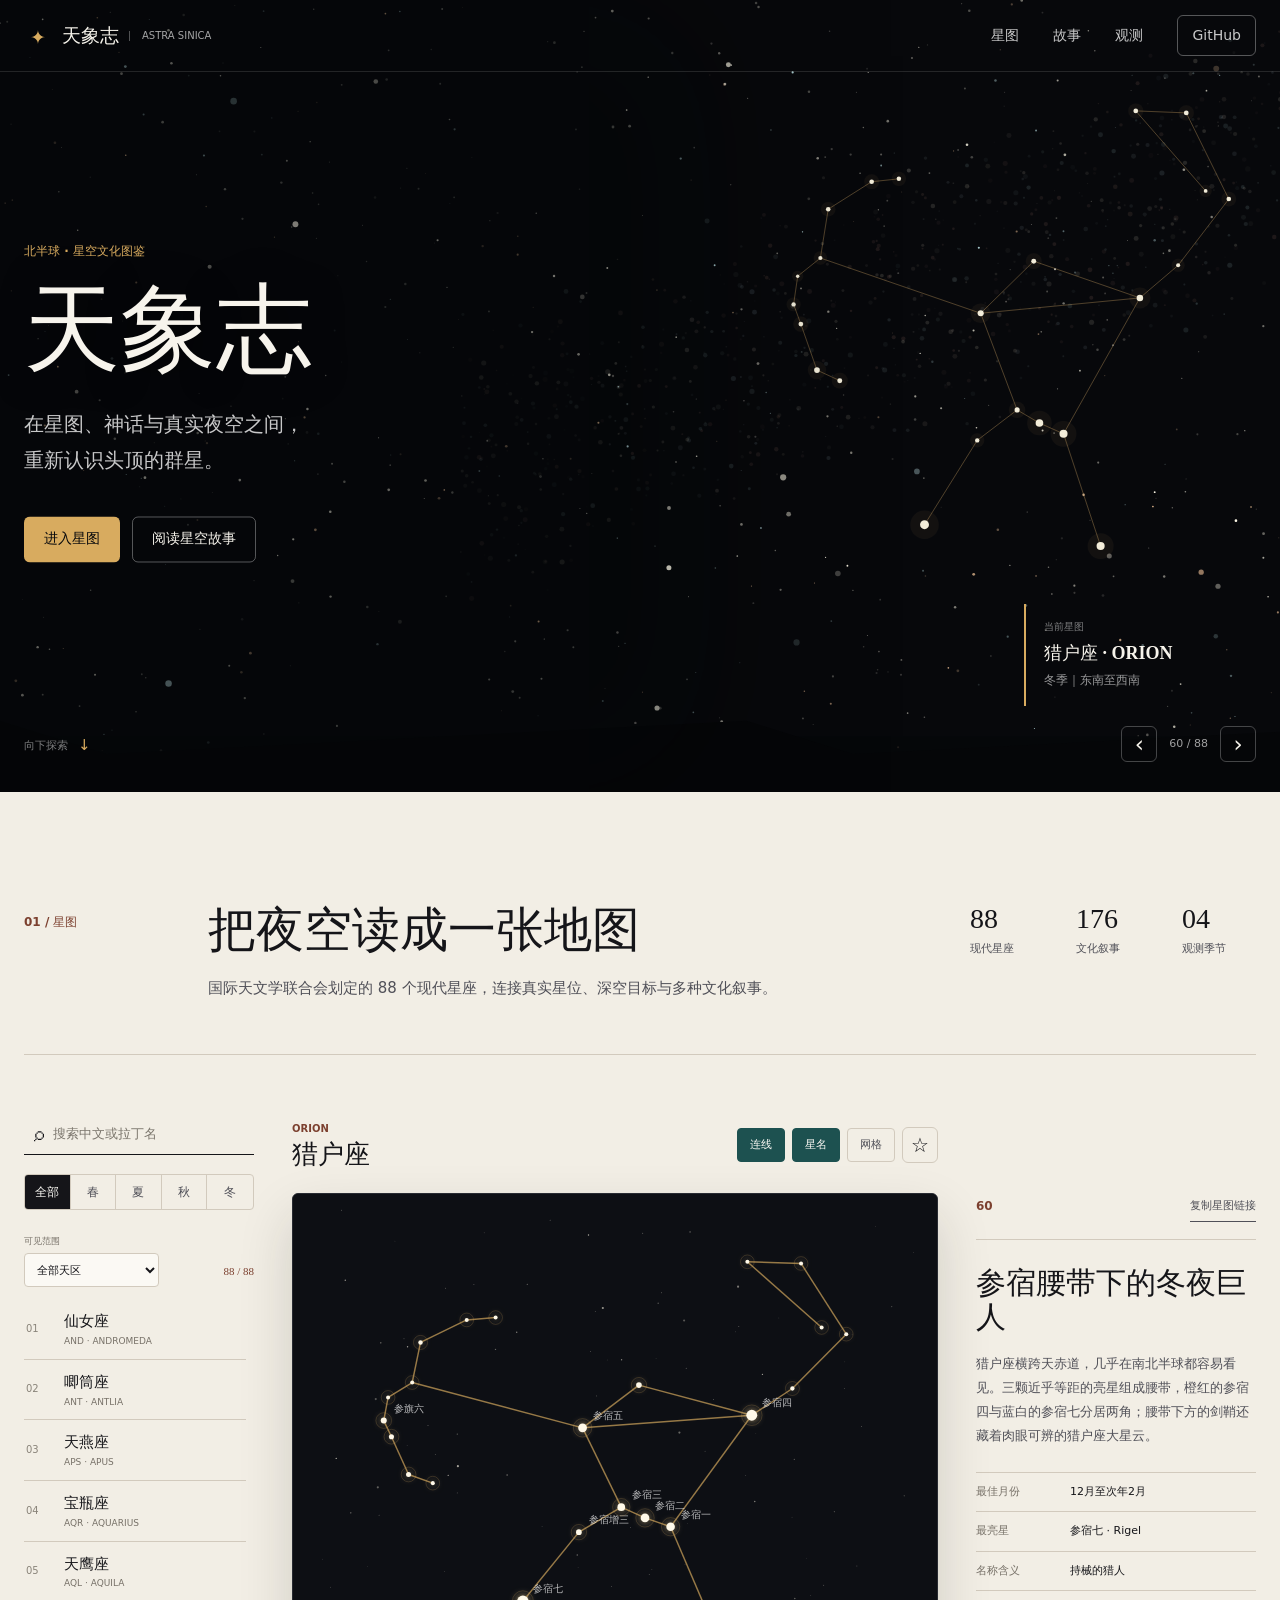
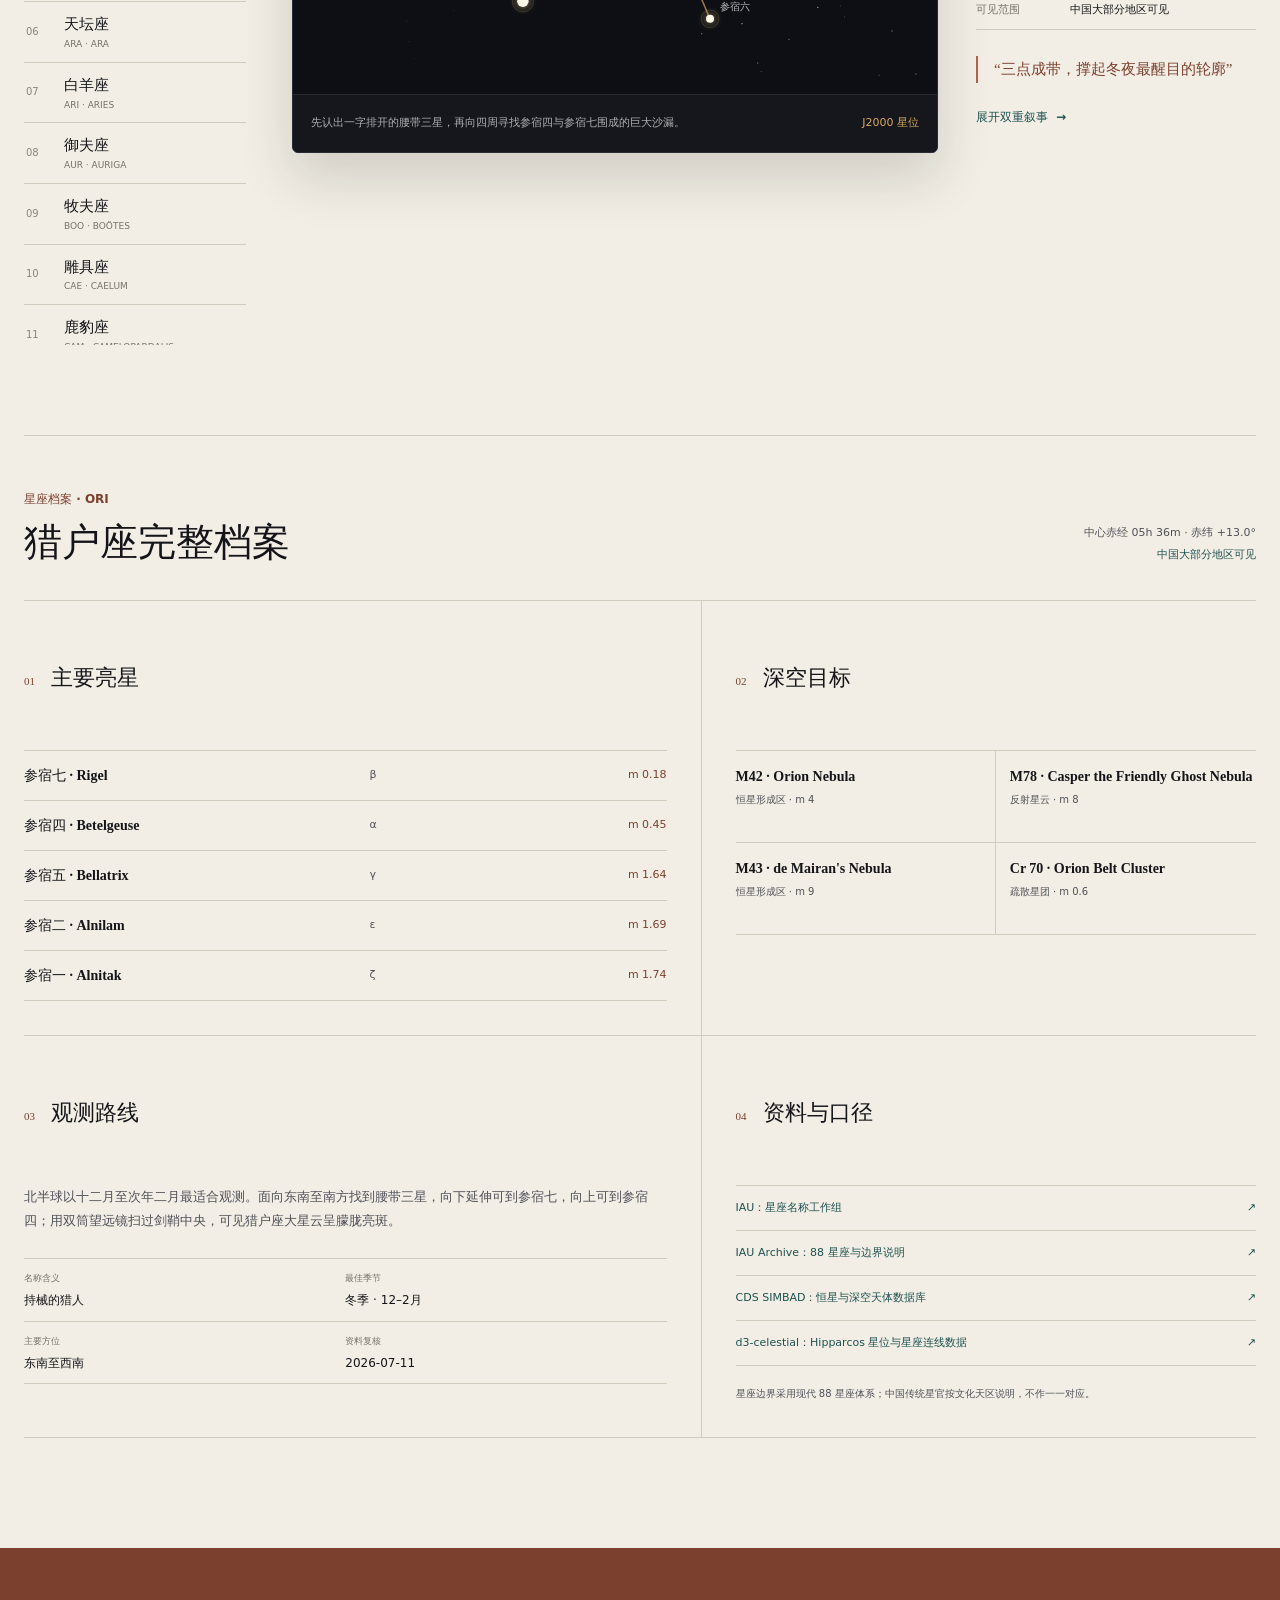
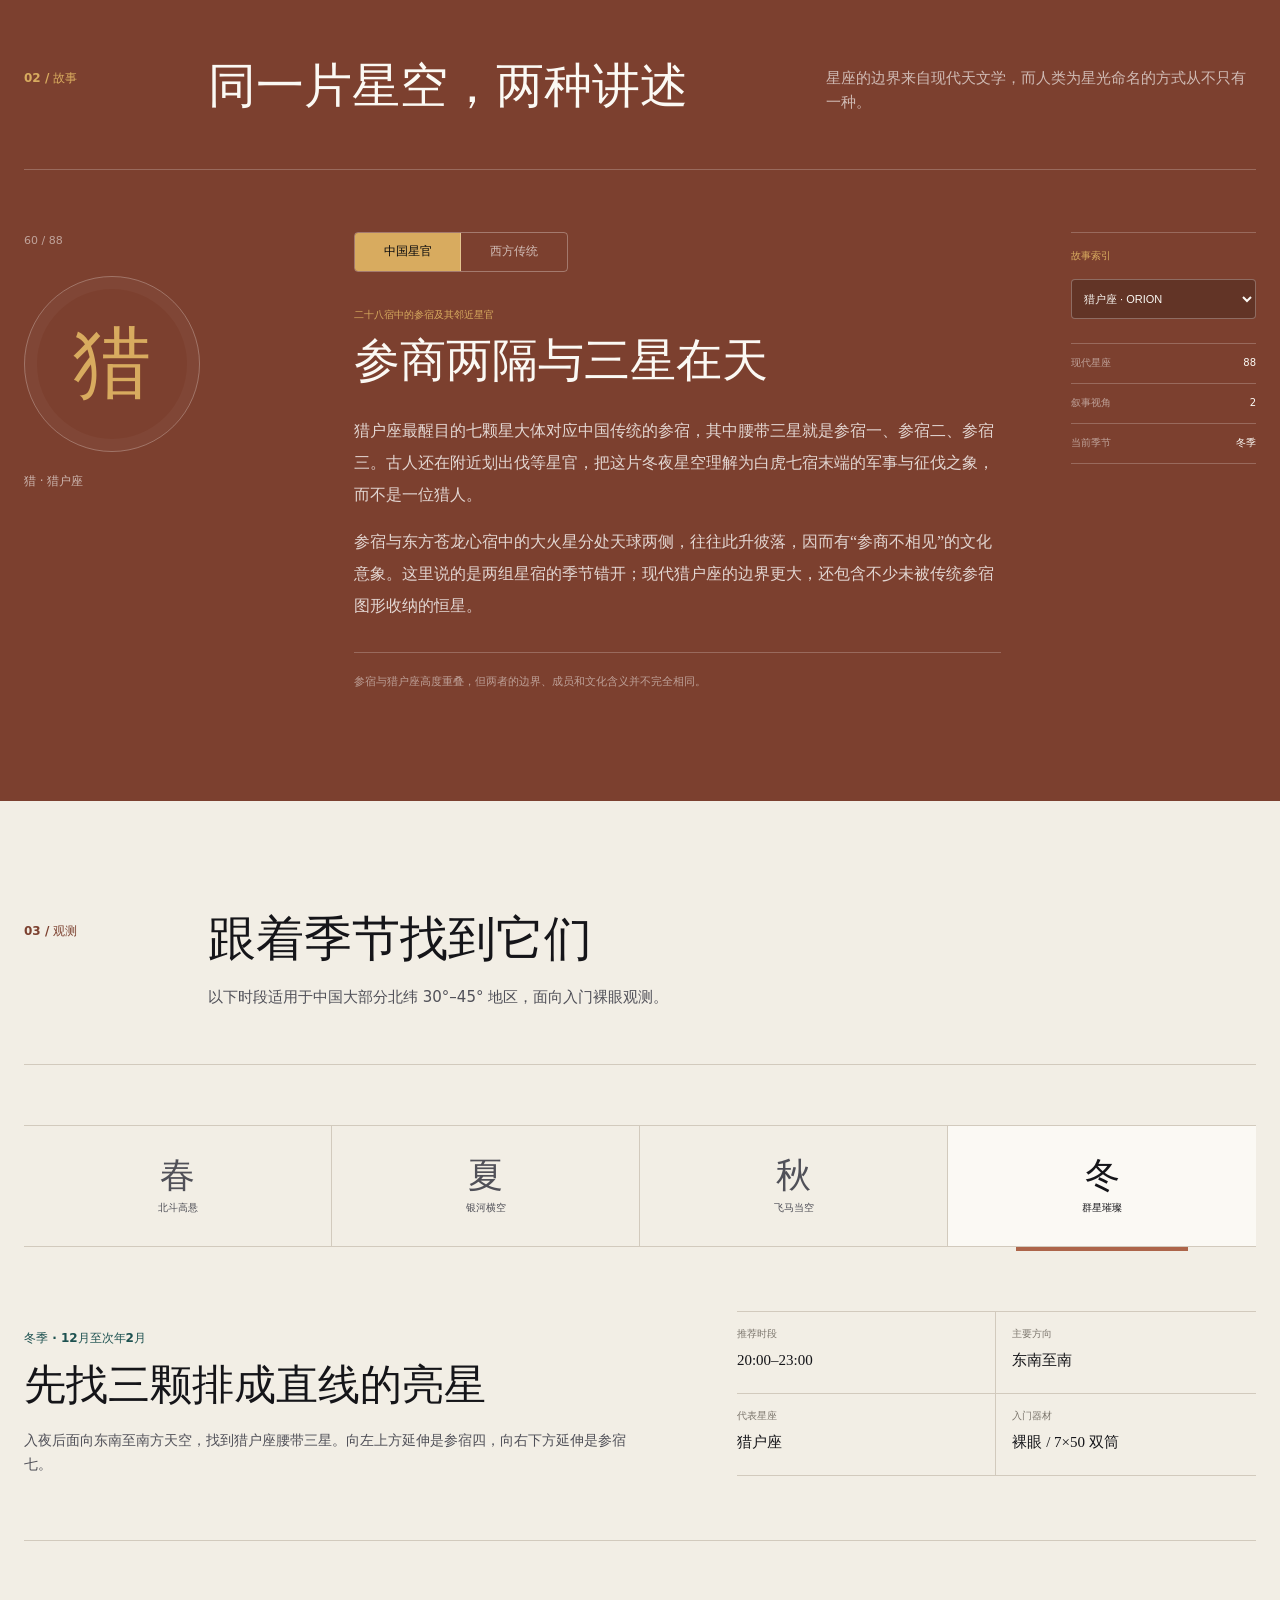
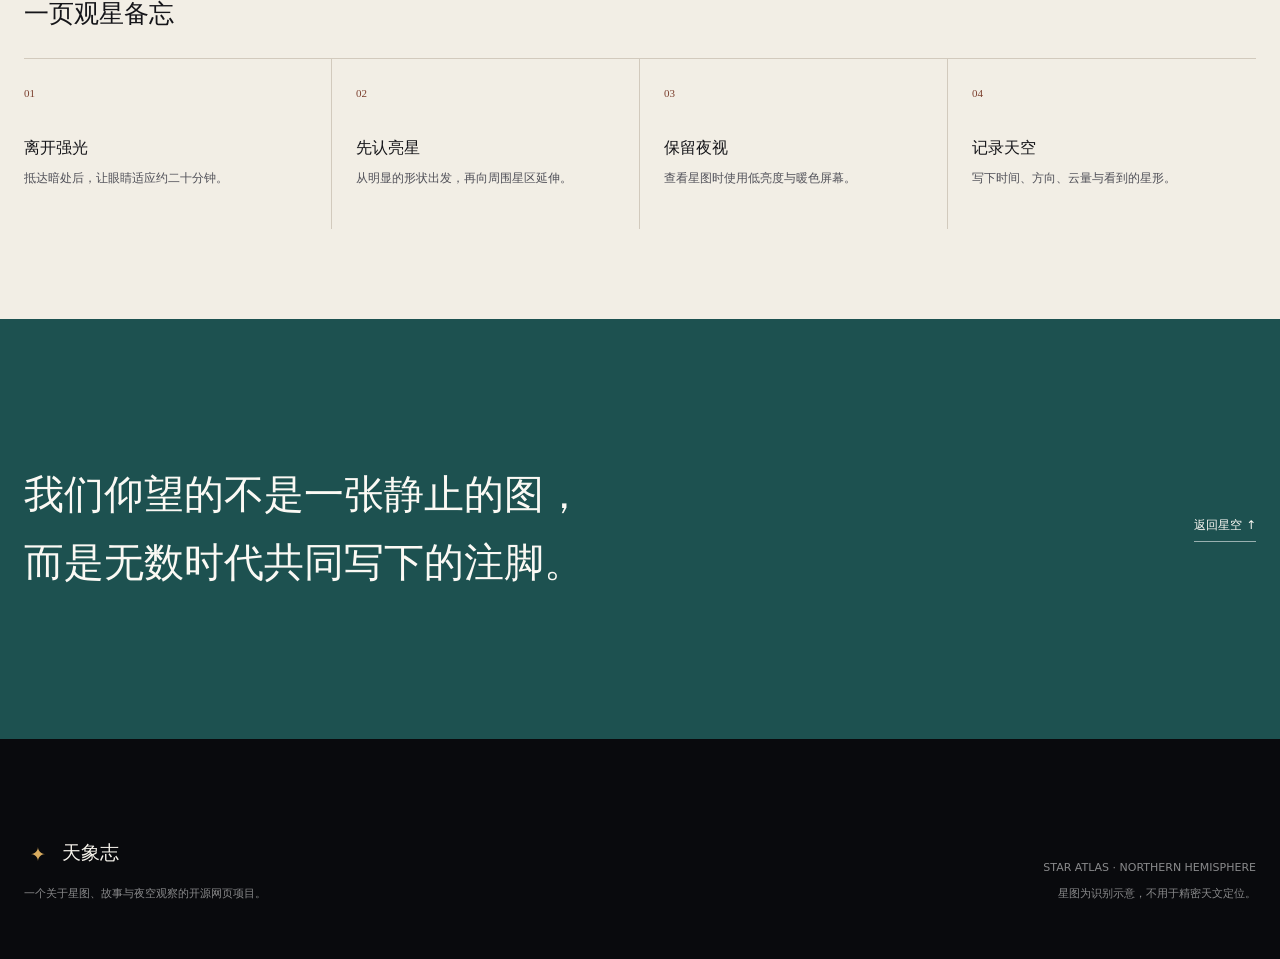
==== commit f5c52a92: "Expand atlas to all 88 constellations" ====
--- a/index.html
+++ b/index.html
@@ -18,6 +18,7 @@
     <link rel="manifest" href="site.webmanifest" />
     <link rel="stylesheet" href="styles.css" />
     <script>document.documentElement.classList.add("js");</script>
+    <script src="data/constellations.js" defer></script>
     <script src="app.js" defer></script>
     <title>天象志 · 可探索的星空图鉴</title>
   </head>
@@ -72,7 +73,7 @@
 
         <div class="hero-scene-controls" aria-label="切换星座">
           <button id="heroPrev" class="icon-button" type="button" title="上一个星座" aria-label="上一个星座">‹</button>
-          <span id="heroSceneIndex">01 / 07</span>
+          <span id="heroSceneIndex">01 / 88</span>
           <button id="heroNext" class="icon-button" type="button" title="下一个星座" aria-label="下一个星座">›</button>
         </div>
 
@@ -87,11 +88,11 @@
           <p class="section-index">01 / 星图</p>
           <div>
             <h2 id="atlasTitle">把夜空读成一张地图</h2>
-            <p>七幅北半球代表星图，串起季节、亮星与古老叙事。</p>
+            <p>国际天文学联合会划定的 88 个现代星座，连接真实星位、深空目标与多种文化叙事。</p>
           </div>
           <dl class="section-stats" aria-label="图鉴统计">
-            <div><dt>07</dt><dd>星座图</dd></div>
-            <div><dt>14</dt><dd>文化故事</dd></div>
+            <div><dt>88</dt><dd>现代星座</dd></div>
+            <div><dt>176</dt><dd>文化叙事</dd></div>
             <div><dt>04</dt><dd>观测季节</dd></div>
           </dl>
         </div>
@@ -110,6 +111,19 @@
               <button type="button" data-season="summer" aria-pressed="false">夏</button>
               <button type="button" data-season="autumn" aria-pressed="false">秋</button>
               <button type="button" data-season="winter" aria-pressed="false">冬</button>
+            </div>
+
+            <div class="catalog-filter-row">
+              <label class="visibility-filter">
+                <span>可见范围</span>
+                <select id="visibilityFilter">
+                  <option value="all">全部天区</option>
+                  <option value="china">中国大部分可见</option>
+                  <option value="south">华南低纬可见</option>
+                  <option value="far-south">极南天星座</option>
+                </select>
+              </label>
+              <span id="resultCount" class="result-count">88 / 88</span>
             </div>
 
             <div class="constellation-list" id="constellationList"></div>
@@ -150,7 +164,7 @@
               </svg>
               <figcaption>
                 <span id="chartCaption">猎户座最醒目的标志，是几乎排成直线的“腰带三星”。</span>
-                <span class="chart-scale">视场 40°</span>
+                <span class="chart-scale">J2000 星位</span>
               </figcaption>
             </figure>
           </div>
@@ -167,6 +181,55 @@
             <a class="story-link" href="#stories">展开双重叙事 <span aria-hidden="true">→</span></a>
           </aside>
         </div>
+
+        <section class="constellation-dossier reveal" id="dossier" aria-labelledby="dossierTitle">
+          <header class="dossier-header">
+            <div>
+              <p class="section-index">星座档案 · <span id="dossierAbbr">ORI</span></p>
+              <h3 id="dossierTitle">猎户座完整档案</h3>
+            </div>
+            <div class="dossier-coordinates">
+              <span id="dossierCoordinates">中心赤经 / 赤纬</span>
+              <span id="dossierVisibility">中国大部分地区可见</span>
+            </div>
+          </header>
+
+          <div class="dossier-grid">
+            <section class="dossier-block key-stars-block" aria-labelledby="keyStarsTitle">
+              <div class="dossier-block-head">
+                <p>01</p>
+                <h4 id="keyStarsTitle">主要亮星</h4>
+              </div>
+              <div class="key-star-table" id="keyStarTable"></div>
+            </section>
+
+            <section class="dossier-block deep-sky-block" aria-labelledby="deepSkyTitle">
+              <div class="dossier-block-head">
+                <p>02</p>
+                <h4 id="deepSkyTitle">深空目标</h4>
+              </div>
+              <div class="deep-sky-list" id="deepSkyList"></div>
+            </section>
+
+            <section class="dossier-block observing-block" aria-labelledby="observingRouteTitle">
+              <div class="dossier-block-head">
+                <p>03</p>
+                <h4 id="observingRouteTitle">观测路线</h4>
+              </div>
+              <p id="dossierObservation"></p>
+              <dl class="dossier-meta" id="dossierMeta"></dl>
+            </section>
+
+            <section class="dossier-block sources-block" aria-labelledby="sourcesTitle">
+              <div class="dossier-block-head">
+                <p>04</p>
+                <h4 id="sourcesTitle">资料与口径</h4>
+              </div>
+              <ul id="sourceList"></ul>
+              <p class="source-note">星座边界采用现代 88 星座体系；中国传统星官按文化天区说明，不作一一对应。</p>
+            </section>
+          </div>
+        </section>
       </section>
 
       <section class="story-section section-band" id="stories" aria-labelledby="storiesTitle">
@@ -186,7 +249,7 @@
           <article class="story-article">
             <div class="story-tabs" role="tablist" aria-label="故事来源">
               <button id="chineseStoryTab" type="button" role="tab" aria-selected="true" aria-controls="storyBody">中国星官</button>
-              <button id="greekStoryTab" type="button" role="tab" aria-selected="false" aria-controls="storyBody">希腊神话</button>
+              <button id="greekStoryTab" type="button" role="tab" aria-selected="false" aria-controls="storyBody">西方传统</button>
             </div>
             <p class="story-origin" id="storyOrigin">三垣二十八宿 · 西方白虎</p>
             <h3 id="storyTitle">参商永隔</h3>
@@ -194,7 +257,18 @@
             <p class="story-note" id="storyNote"></p>
           </article>
 
-          <nav class="story-rail" id="storyRail" aria-label="选择星座故事"></nav>
+          <aside class="story-browser" aria-label="选择星座故事">
+            <p>故事索引</p>
+            <label>
+              <span class="visually-hidden">选择星座</span>
+              <select id="storySelect"></select>
+            </label>
+            <dl>
+              <div><dt>现代星座</dt><dd>88</dd></div>
+              <div><dt>叙事视角</dt><dd>2</dd></div>
+              <div><dt>当前季节</dt><dd id="storySeason">冬季</dd></div>
+            </dl>
+          </aside>
         </div>
       </section>
 
--- a/styles.css
+++ b/styles.css
@@ -564,8 +564,51 @@
   color: var(--paper-bright);
 }
 
+.catalog-filter-row {
+  display: flex;
+  align-items: end;
+  justify-content: space-between;
+  gap: 12px;
+  margin-bottom: 12px;
+}
+
+.visibility-filter {
+  display: grid;
+  min-width: 0;
+  gap: 4px;
+  color: #777168;
+  font-size: 9px;
+}
+
+.visibility-filter select,
+.story-browser select {
+  width: 100%;
+  min-width: 0;
+  height: 34px;
+  padding: 0 28px 0 8px;
+  border: 1px solid var(--line);
+  border-radius: 4px;
+  background: var(--paper-bright);
+  color: var(--ink);
+  font-size: 11px;
+}
+
+.result-count {
+  flex: 0 0 auto;
+  padding-bottom: 7px;
+  color: var(--copper-dark);
+  font-family: Georgia, serif;
+  font-size: 11px;
+  font-variant-numeric: tabular-nums;
+}
+
 .constellation-list {
   display: grid;
+  max-height: 646px;
+  padding-right: 8px;
+  overflow-y: auto;
+  scrollbar-color: var(--line) transparent;
+  scrollbar-width: thin;
 }
 
 .constellation-item {
@@ -875,6 +918,214 @@
   transform: translateX(4px);
 }
 
+.constellation-dossier {
+  margin-top: 90px;
+  padding-top: 54px;
+  border-top: 1px solid var(--line);
+}
+
+.dossier-header {
+  display: flex;
+  align-items: end;
+  justify-content: space-between;
+  gap: 40px;
+  padding-bottom: 36px;
+}
+
+.dossier-header .section-index {
+  padding-top: 0;
+}
+
+.dossier-header h3 {
+  margin-top: 10px;
+  font-size: 38px;
+}
+
+.dossier-coordinates {
+  display: grid;
+  gap: 4px;
+  color: var(--ink-soft);
+  font-size: 11px;
+  text-align: right;
+}
+
+.dossier-coordinates span:last-child {
+  color: var(--teal-dark);
+  font-weight: 650;
+}
+
+.dossier-grid {
+  display: grid;
+  grid-template-columns: 1.1fr 0.9fr;
+  border-top: 1px solid var(--line);
+  border-bottom: 1px solid var(--line);
+}
+
+.dossier-block {
+  min-width: 0;
+  min-height: 300px;
+  padding: 30px 34px 34px 0;
+  border-bottom: 1px solid var(--line);
+}
+
+.dossier-block:nth-child(odd) {
+  border-right: 1px solid var(--line);
+}
+
+.dossier-block:nth-child(even) {
+  padding-right: 0;
+  padding-left: 34px;
+}
+
+.dossier-block:nth-child(n + 3) {
+  border-bottom: 0;
+}
+
+.dossier-block-head {
+  display: flex;
+  align-items: baseline;
+  gap: 16px;
+  margin-bottom: 24px;
+}
+
+.dossier-block-head p {
+  color: var(--copper-dark);
+  font-family: Georgia, serif;
+  font-size: 11px;
+}
+
+.dossier-block h4 {
+  font-family: "Songti SC", SimSun, serif;
+  font-size: 22px;
+  font-weight: 600;
+}
+
+.key-star-table {
+  border-top: 1px solid var(--line);
+}
+
+.key-star-row {
+  display: grid;
+  grid-template-columns: minmax(120px, 1.2fr) minmax(70px, 0.8fr) 62px;
+  gap: 14px;
+  align-items: center;
+  min-height: 50px;
+  border-bottom: 1px solid var(--line);
+  font-size: 11px;
+}
+
+.key-star-row strong {
+  font-family: "Songti SC", SimSun, serif;
+  font-size: 14px;
+  font-weight: 600;
+}
+
+.key-star-row span {
+  overflow: hidden;
+  color: var(--ink-soft);
+  text-overflow: ellipsis;
+  white-space: nowrap;
+}
+
+.key-star-row span:last-child {
+  color: var(--copper-dark);
+  font-variant-numeric: tabular-nums;
+  text-align: right;
+}
+
+.deep-sky-list {
+  display: grid;
+  grid-template-columns: 1fr 1fr;
+  border-top: 1px solid var(--line);
+}
+
+.deep-sky-item {
+  min-height: 92px;
+  padding: 14px 14px 14px 0;
+  border-right: 1px solid var(--line);
+  border-bottom: 1px solid var(--line);
+}
+
+.deep-sky-item:nth-child(even) {
+  padding-right: 0;
+  padding-left: 14px;
+  border-right: 0;
+}
+
+.deep-sky-item strong {
+  display: block;
+  font-family: "Songti SC", SimSun, serif;
+  font-size: 14px;
+}
+
+.deep-sky-item span,
+.deep-sky-empty {
+  display: block;
+  margin-top: 4px;
+  color: var(--ink-soft);
+  font-size: 10px;
+}
+
+.observing-block > p,
+.source-note {
+  color: var(--ink-soft);
+  font-size: 13px;
+  line-height: 1.9;
+}
+
+.dossier-meta {
+  display: grid;
+  grid-template-columns: 1fr 1fr;
+  margin-top: 24px;
+  border-top: 1px solid var(--line);
+}
+
+.dossier-meta div {
+  padding: 12px 12px 10px 0;
+  border-bottom: 1px solid var(--line);
+}
+
+.dossier-meta dt {
+  color: #777168;
+  font-size: 9px;
+}
+
+.dossier-meta dd {
+  margin-top: 5px;
+  font-size: 12px;
+}
+
+.sources-block ul {
+  margin: 0;
+  padding: 0;
+  border-top: 1px solid var(--line);
+  list-style: none;
+}
+
+.sources-block li {
+  border-bottom: 1px solid var(--line);
+}
+
+.sources-block a {
+  display: flex;
+  min-height: 44px;
+  align-items: center;
+  justify-content: space-between;
+  gap: 16px;
+  color: var(--teal-dark);
+  font-size: 11px;
+}
+
+.sources-block a::after {
+  content: "↗";
+  flex: 0 0 auto;
+}
+
+.source-note {
+  margin-top: 18px;
+  font-size: 10px;
+}
+
 .story-section {
   background: var(--copper-dark);
   color: var(--paper-bright);
@@ -999,44 +1250,51 @@
   font-size: 11px;
 }
 
-.story-rail {
-  display: grid;
+.story-browser {
+  padding-top: 15px;
   border-top: 1px solid rgba(255, 255, 255, 0.22);
 }
 
-.story-rail button {
-  display: grid;
-  grid-template-columns: 28px 1fr;
-  gap: 8px;
+.story-browser > p {
+  margin-bottom: 14px;
+  color: var(--gold);
+  font-size: 10px;
+}
+
+.story-browser select {
+  height: 40px;
+  border-color: rgba(255, 255, 255, 0.28);
+  background: rgba(9, 10, 13, 0.22);
+  color: var(--paper-bright);
+}
+
+.story-browser option,
+.story-browser optgroup {
+  background: var(--night-raised);
+  color: var(--paper-bright);
+}
+
+.story-browser dl {
+  margin-top: 24px;
+  border-top: 1px solid rgba(255, 255, 255, 0.22);
+}
+
+.story-browser dl div {
+  display: flex;
+  min-height: 40px;
   align-items: center;
-  min-height: 48px;
-  padding: 0;
-  border: 0;
+  justify-content: space-between;
+  gap: 12px;
   border-bottom: 1px solid rgba(255, 255, 255, 0.22);
-  background: transparent;
+  font-size: 10px;
+}
+
+.story-browser dt {
   color: rgba(255, 255, 255, 0.5);
-  text-align: left;
-  cursor: pointer;
-}
-
-.story-rail button span:first-child {
-  font-size: 9px;
-}
-
-.story-rail button span:last-child {
-  overflow: hidden;
-  font-size: 12px;
-  text-overflow: ellipsis;
-  white-space: nowrap;
-}
-
-.story-rail button.is-active,
-.story-rail button:hover {
+}
+
+.story-browser dd {
   color: var(--paper-bright);
-}
-
-.story-rail button.is-active span:first-child {
-  color: var(--gold);
 }
 
 .observe-section {
@@ -1479,20 +1737,22 @@
     grid-template-columns: 180px minmax(0, 1fr);
   }
 
-  .story-rail {
+  .story-browser {
     grid-column: 1 / -1;
-    grid-template-columns: repeat(7, minmax(0, 1fr));
-  }
-
-  .story-rail button {
-    grid-template-columns: 1fr;
-    gap: 0;
-    padding: 9px 5px;
-    text-align: center;
-  }
-
-  .story-rail button span:last-child {
-    font-size: 10px;
+    display: grid;
+    grid-template-columns: minmax(180px, 1fr) 2fr;
+    gap: 16px 30px;
+  }
+
+  .story-browser > p {
+    grid-column: 1 / -1;
+    margin-bottom: 0;
+  }
+
+  .story-browser dl {
+    display: grid;
+    grid-template-columns: repeat(3, 1fr);
+    margin-top: 0;
   }
 
   .observe-panel {
@@ -1625,6 +1885,7 @@
   .constellation-list {
     grid-template-columns: 1fr 1fr;
     gap: 0 14px;
+    max-height: 560px;
   }
 
   .constellation-item::before {
@@ -1679,6 +1940,44 @@
     margin-top: 26px;
   }
 
+  .constellation-dossier {
+    margin-top: 64px;
+    padding-top: 40px;
+  }
+
+  .dossier-header {
+    display: grid;
+    gap: 22px;
+  }
+
+  .dossier-header h3 {
+    font-size: 31px;
+  }
+
+  .dossier-coordinates {
+    text-align: left;
+  }
+
+  .dossier-grid {
+    grid-template-columns: 1fr;
+  }
+
+  .dossier-block,
+  .dossier-block:nth-child(even) {
+    min-height: 0;
+    padding: 28px 0 32px;
+    border-right: 0;
+    border-bottom: 1px solid var(--line);
+  }
+
+  .dossier-block:nth-child(n + 3) {
+    border-bottom: 1px solid var(--line);
+  }
+
+  .dossier-block:last-child {
+    border-bottom: 0;
+  }
+
   .story-layout {
     grid-template-columns: 1fr;
     gap: 36px;
@@ -1711,8 +2010,16 @@
     font-size: 37px;
   }
 
-  .story-rail {
-    grid-template-columns: repeat(4, minmax(0, 1fr));
+  .story-browser {
+    display: block;
+  }
+
+  .story-browser > p {
+    margin-bottom: 14px;
+  }
+
+  .story-browser dl {
+    margin-top: 22px;
   }
 
   .season-orbit {
@@ -1800,6 +2107,32 @@
     display: grid;
   }
 
+  .catalog-filter-row {
+    align-items: stretch;
+  }
+
+  .visibility-filter {
+    flex: 1;
+  }
+
+  .key-star-row {
+    grid-template-columns: minmax(100px, 1fr) 54px;
+  }
+
+  .key-star-row span:nth-child(2) {
+    display: none;
+  }
+
+  .deep-sky-list {
+    grid-template-columns: 1fr;
+  }
+
+  .deep-sky-item,
+  .deep-sky-item:nth-child(even) {
+    padding: 13px 0;
+    border-right: 0;
+  }
+
   .chart-actions {
     max-width: none;
     justify-content: flex-start;
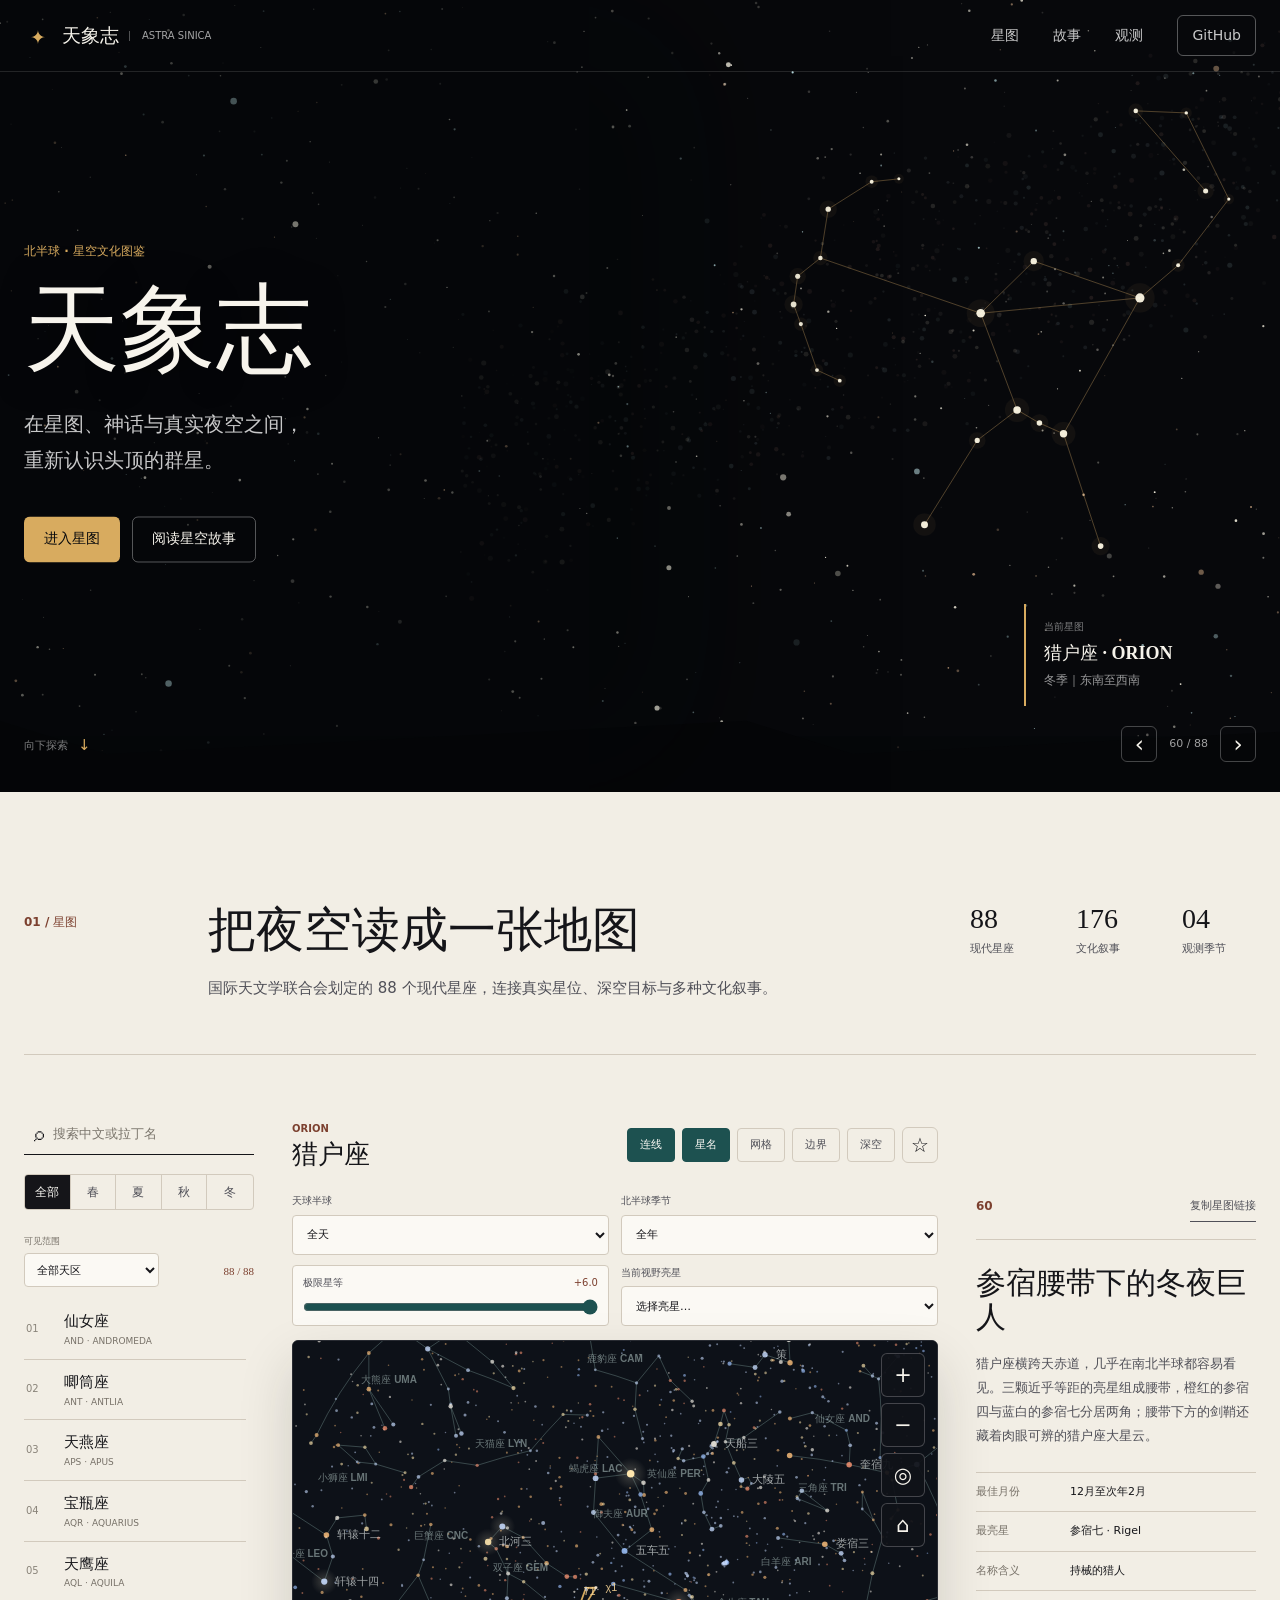
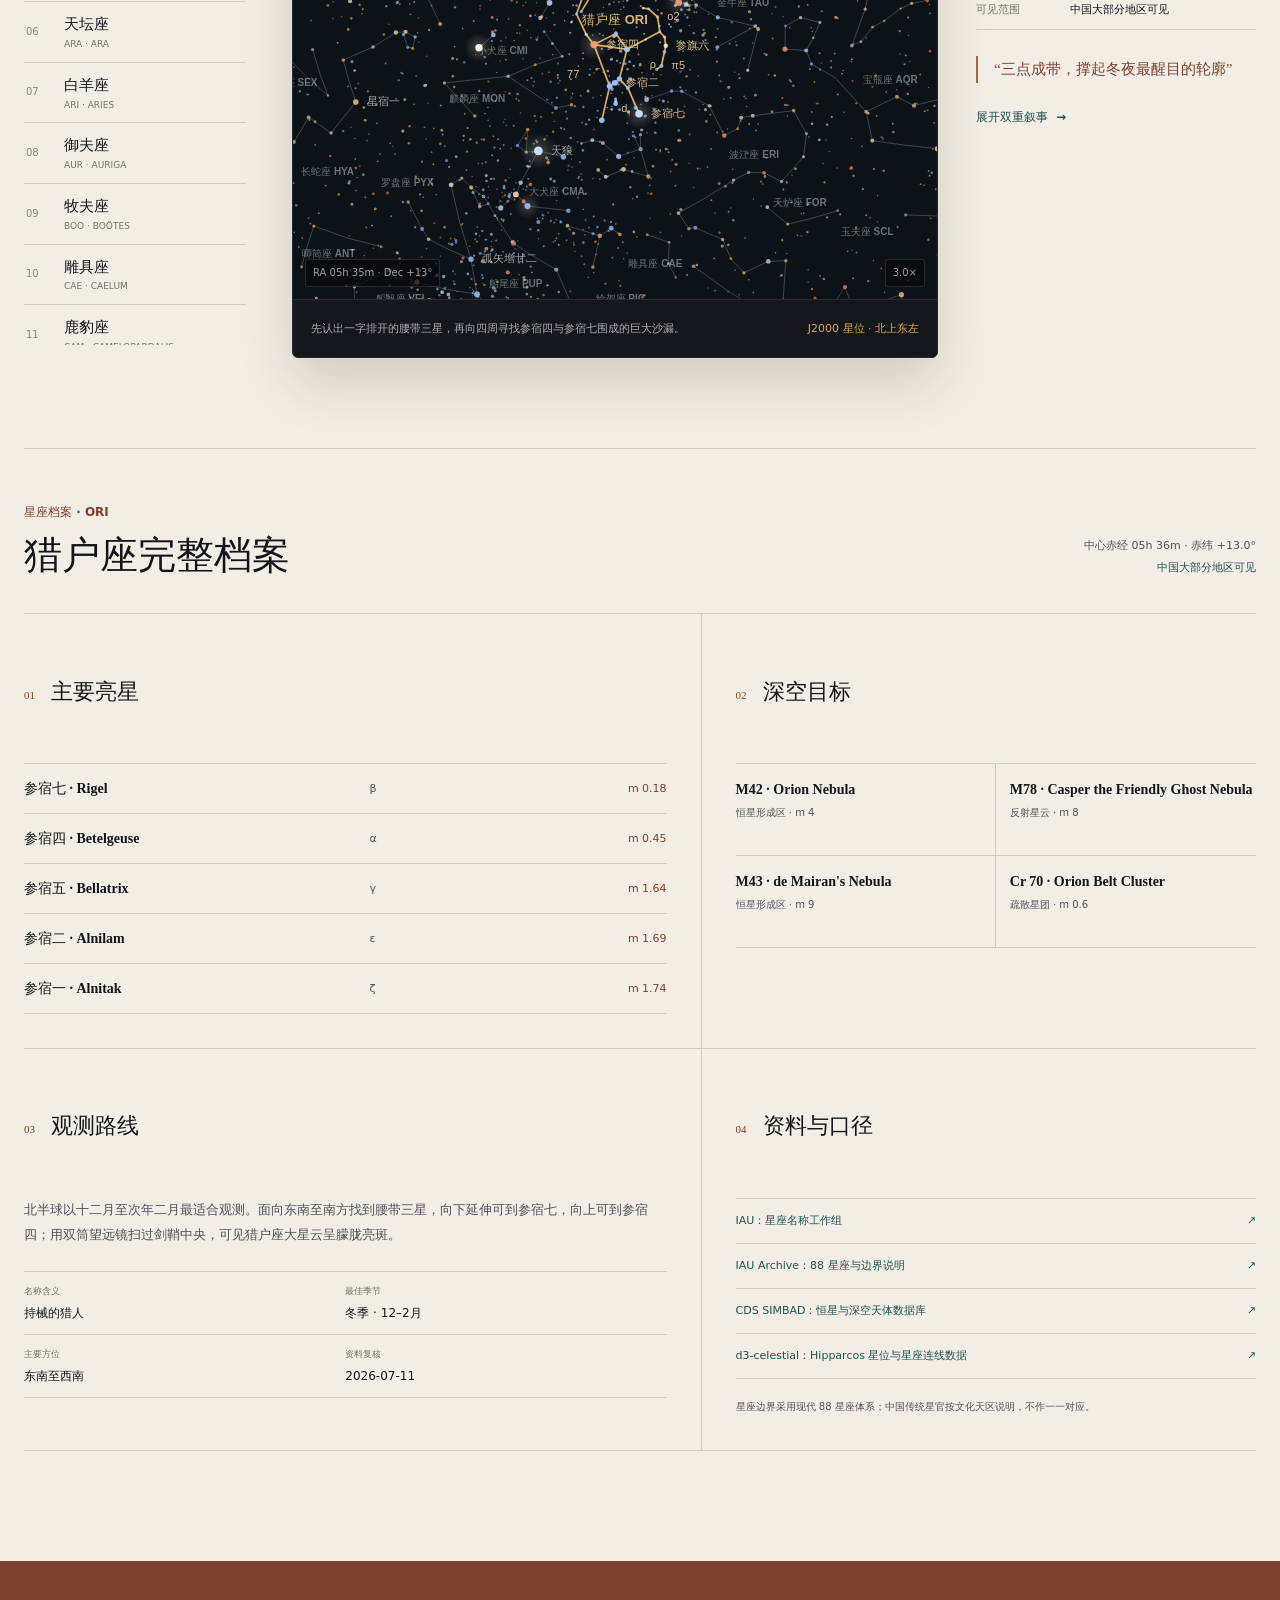
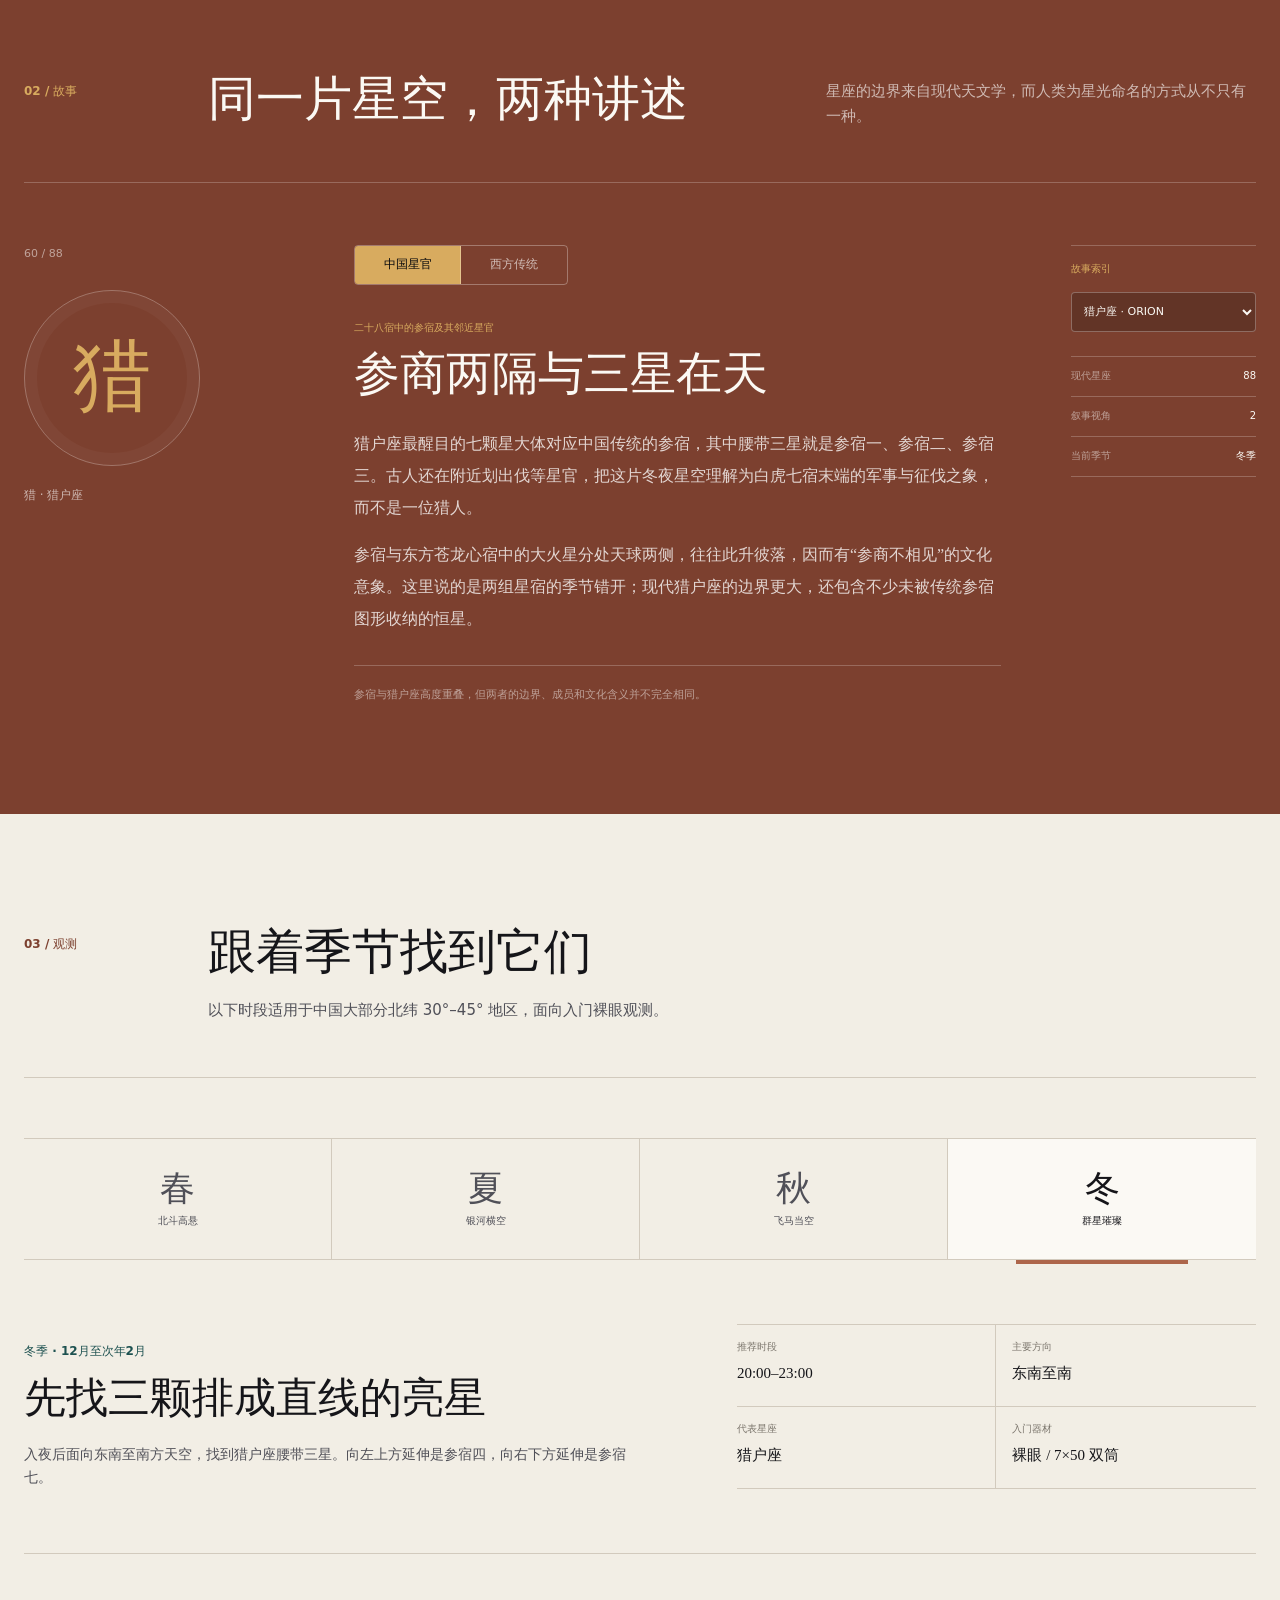
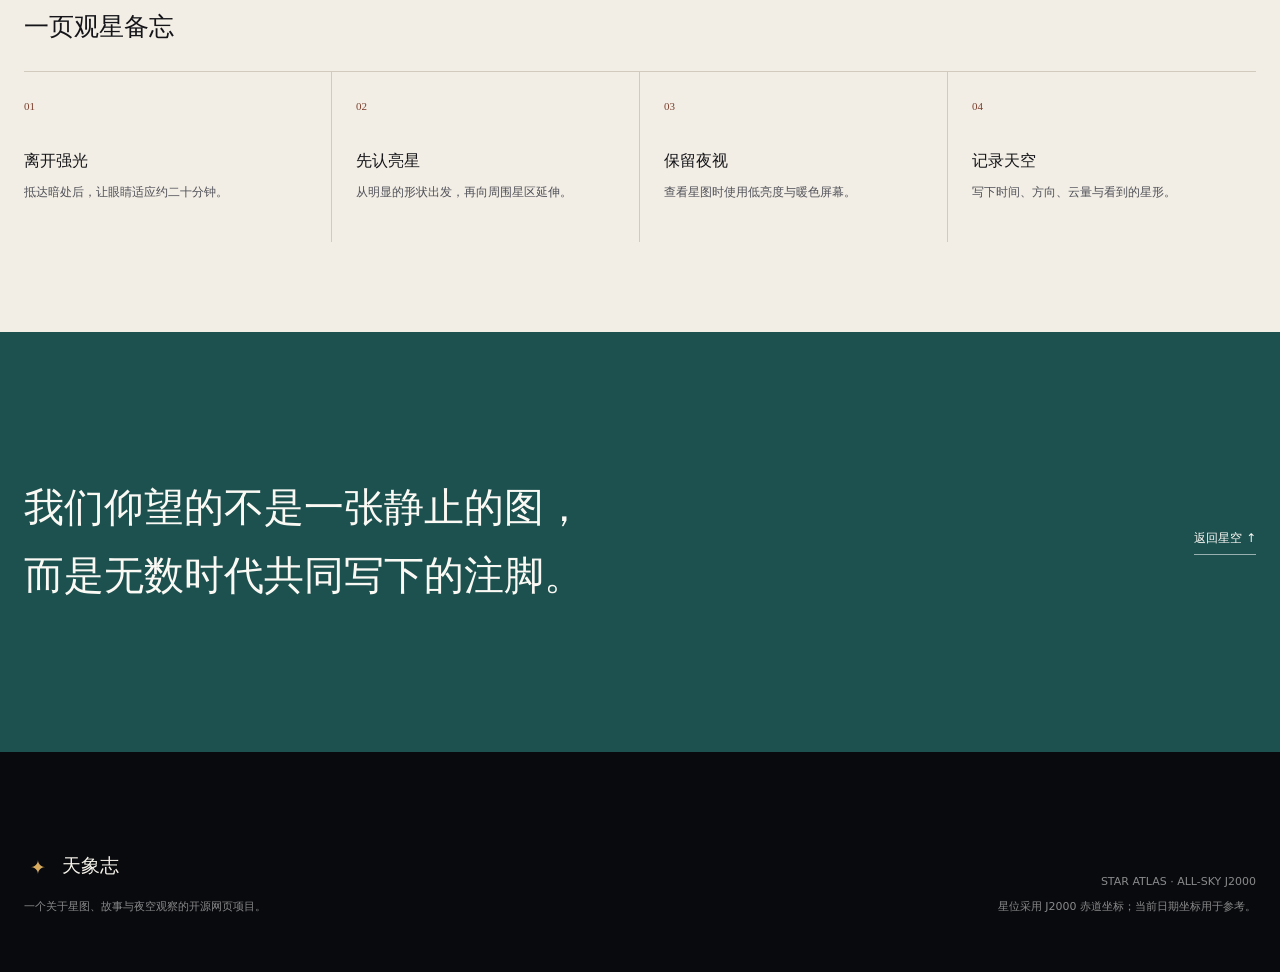
==== commit f6939fba: "Build interactive all-sky atlas" ====
--- a/index.html
+++ b/index.html
@@ -18,7 +18,11 @@
     <link rel="manifest" href="site.webmanifest" />
     <link rel="stylesheet" href="styles.css" />
     <script>document.documentElement.classList.add("js");</script>
+    <script src="assets/vendor/d3-7.9.0.min.js" defer></script>
+    <script src="assets/vendor/astronomy-engine-2.1.19.min.js" defer></script>
+    <script src="data/sky-atlas.js" defer></script>
     <script src="data/constellations.js" defer></script>
+    <script src="sky-map.js" defer></script>
     <script src="app.js" defer></script>
     <title>天象志 · 可探索的星空图鉴</title>
   </head>
@@ -148,25 +152,95 @@
                   <input id="gridToggle" type="checkbox" />
                   <span>网格</span>
                 </label>
+                <label class="layer-toggle">
+                  <input id="boundariesToggle" type="checkbox" />
+                  <span>边界</span>
+                </label>
+                <label class="layer-toggle">
+                  <input id="deepSkyToggle" type="checkbox" />
+                  <span>深空</span>
+                </label>
                 <button id="favoriteButton" class="icon-button light" type="button" title="收藏星座" aria-label="收藏星座" aria-pressed="false">☆</button>
               </div>
             </div>
 
+            <div class="sky-filterbar" aria-label="星图筛选与导航">
+              <label class="sky-select-control">
+                <span>天球半球</span>
+                <select id="hemisphereFilter">
+                  <option value="all">全天</option>
+                  <option value="north">北天</option>
+                  <option value="equatorial">赤道天区</option>
+                  <option value="south">南天</option>
+                </select>
+              </label>
+
+              <label class="sky-select-control">
+                <span>北半球季节</span>
+                <select id="mapSeasonFilter">
+                  <option value="all">全年</option>
+                  <option value="spring">春季</option>
+                  <option value="summer">夏季</option>
+                  <option value="autumn">秋季</option>
+                  <option value="winter">冬季</option>
+                </select>
+              </label>
+
+              <label class="magnitude-control" for="magnitudeRange">
+                <span>极限星等 <output id="magnitudeValue" for="magnitudeRange">+6.0</output></span>
+                <input id="magnitudeRange" type="range" min="1" max="6" step="0.5" value="6" />
+              </label>
+
+              <label class="sky-select-control named-star-control">
+                <span>当前视野亮星</span>
+                <select id="visibleStarSelect" aria-describedby="skyInstructions">
+                  <option value="">暂无可选亮星</option>
+                </select>
+              </label>
+            </div>
+
             <figure class="chart-frame">
-              <svg
-                id="constellationChart"
-                viewBox="0 0 800 620"
-                role="img"
-                aria-labelledby="chartSvgTitle chartSvgDesc"
-              >
-                <title id="chartSvgTitle">猎户座星图</title>
-                <desc id="chartSvgDesc">显示猎户座主要恒星与传统连线的示意星图。</desc>
-              </svg>
+              <div class="sky-stage" id="skyStage">
+                <canvas
+                  id="celestialMap"
+                  tabindex="0"
+                  role="img"
+                  aria-label="可缩放、拖动和选择天体的全天星图"
+                  aria-describedby="skyInstructions"
+                >浏览器不支持 Canvas，请使用当前视野亮星菜单浏览。</canvas>
+
+                <div class="sky-zoom-controls" role="group" aria-label="星图视野控制">
+                  <button id="mapZoomIn" type="button" title="放大星图" aria-label="放大星图">+</button>
+                  <button id="mapZoomOut" type="button" title="缩小星图" aria-label="缩小星图">−</button>
+                  <button id="mapFocus" type="button" title="聚焦当前星座" aria-label="聚焦当前星座">◎</button>
+                  <button id="mapReset" type="button" title="重置全天视野" aria-label="重置全天视野">⌂</button>
+                </div>
+
+                <div class="sky-hud" aria-hidden="true">
+                  <span id="mapCenterCoordinates">RA 06h 00m · Dec +00°</span>
+                  <span id="mapZoomReadout">1.0×</span>
+                </div>
+
+                <aside class="object-popover" id="objectPopover" role="dialog" aria-labelledby="objectTitle" hidden>
+                  <button id="objectClose" class="object-close" type="button" title="关闭天体资料" aria-label="关闭天体资料">×</button>
+                  <p class="object-kicker" id="objectKicker">恒星资料</p>
+                  <h4 id="objectTitle">天体名称</h4>
+                  <p class="object-alias" id="objectAlias"></p>
+                  <dl id="objectFacts"></dl>
+                  <button id="objectConstellation" class="text-button object-constellation-link" type="button">打开所属星座档案</button>
+                </aside>
+
+                <p id="skyEmpty" class="sky-empty" hidden>当前筛选条件下没有可绘制的天体。</p>
+              </div>
               <figcaption>
                 <span id="chartCaption">猎户座最醒目的标志，是几乎排成直线的“腰带三星”。</span>
-                <span class="chart-scale">J2000 星位</span>
+                <span class="chart-scale" id="mapEpoch">J2000 星位 · 北上东左</span>
               </figcaption>
             </figure>
+
+            <p id="skyInstructions" class="visually-hidden">方向键移动星图，加减键缩放，Home 键重置视野，回车选择光标附近恒星，Escape 键关闭资料。</p>
+            <p id="skyAnnouncer" class="visually-hidden" aria-live="polite"></p>
+            <ol id="visibleStarList" class="visually-hidden"></ol>
           </div>
 
           <aside class="atlas-detail" aria-labelledby="detailTitle">
@@ -338,8 +412,8 @@
         <p>一个关于星图、故事与夜空观察的开源网页项目。</p>
       </div>
       <div class="footer-meta">
-        <p>STAR ATLAS · NORTHERN HEMISPHERE</p>
-        <p>星图为识别示意，不用于精密天文定位。</p>
+        <p>STAR ATLAS · ALL-SKY J2000</p>
+        <p>星位采用 J2000 赤道坐标；当前日期坐标用于参考。</p>
       </div>
     </footer>
 
--- a/styles.css
+++ b/styles.css
@@ -40,7 +40,8 @@
 }
 
 button,
-input {
+input,
+select {
   font: inherit;
 }
 
@@ -709,6 +710,8 @@
   display: flex;
   align-items: center;
   gap: 7px;
+  flex-wrap: wrap;
+  justify-content: flex-end;
 }
 
 .layer-toggle {
@@ -744,6 +747,63 @@
   outline-offset: 3px;
 }
 
+.sky-filterbar {
+  display: grid;
+  grid-template-columns: repeat(2, minmax(0, 1fr));
+  gap: 10px 12px;
+  margin-bottom: 14px;
+}
+
+.sky-select-control,
+.magnitude-control {
+  display: grid;
+  min-width: 0;
+  gap: 5px;
+  color: var(--ink-soft);
+  font-size: 10px;
+}
+
+.sky-select-control > span,
+.magnitude-control > span {
+  display: flex;
+  align-items: center;
+  justify-content: space-between;
+  gap: 8px;
+  min-width: 0;
+}
+
+.sky-select-control select {
+  width: 100%;
+  min-width: 0;
+  height: 40px;
+  padding: 0 30px 0 10px;
+  border: 1px solid var(--line);
+  border-radius: 4px;
+  background: var(--paper-bright);
+  color: var(--ink);
+  font-size: 11px;
+}
+
+.magnitude-control {
+  padding: 7px 10px 6px;
+  border: 1px solid var(--line);
+  border-radius: 4px;
+  background: var(--paper-bright);
+}
+
+.magnitude-control output {
+  color: var(--copper-dark);
+  font-variant-numeric: tabular-nums;
+}
+
+.magnitude-control input {
+  width: 100%;
+  height: 18px;
+  margin: 0;
+  accent-color: var(--teal-dark);
+  cursor: pointer;
+}
+
 .chart-frame {
   position: relative;
   overflow: hidden;
@@ -753,10 +813,175 @@
   box-shadow: 0 24px 54px rgba(34, 28, 23, 0.16);
 }
 
-#constellationChart {
+.sky-stage {
+  position: relative;
+  height: clamp(520px, 62vh, 680px);
+  min-height: 520px;
+  overflow: hidden;
+  background: #0d0f14;
+}
+
+#celestialMap {
   width: 100%;
-  aspect-ratio: 800 / 620;
+  height: 100%;
+  max-width: none;
   background: #0d0f14;
+  cursor: grab;
+  touch-action: none;
+}
+
+#celestialMap.is-dragging {
+  cursor: grabbing;
+}
+
+#celestialMap:focus-visible {
+  outline-offset: -4px;
+}
+
+.sky-zoom-controls {
+  position: absolute;
+  z-index: 4;
+  top: 12px;
+  right: 12px;
+  display: grid;
+  gap: 6px;
+}
+
+.sky-zoom-controls button,
+.object-close {
+  display: grid;
+  width: 44px;
+  height: 44px;
+  place-items: center;
+  padding: 0;
+  border: 1px solid rgba(255, 255, 255, 0.22);
+  border-radius: var(--radius);
+  background: rgba(16, 19, 25, 0.94);
+  color: var(--white);
+  font-size: 21px;
+  line-height: 1;
+  cursor: pointer;
+}
+
+.sky-zoom-controls button:hover,
+.object-close:hover {
+  border-color: var(--gold);
+  color: var(--gold);
+}
+
+.sky-hud {
+  position: absolute;
+  z-index: 2;
+  right: 12px;
+  bottom: 12px;
+  left: 12px;
+  display: flex;
+  align-items: center;
+  justify-content: space-between;
+  gap: 12px;
+  color: rgba(235, 241, 238, 0.65);
+  font-size: 10px;
+  font-variant-numeric: tabular-nums;
+  pointer-events: none;
+}
+
+.sky-hud span {
+  padding: 5px 7px;
+  border: 1px solid rgba(255, 255, 255, 0.12);
+  border-radius: 3px;
+  background: rgba(8, 10, 14, 0.72);
+}
+
+.object-popover {
+  position: absolute;
+  z-index: 5;
+  width: min(310px, calc(100% - 24px));
+  max-height: calc(100% - 24px);
+  padding: 18px;
+  overflow: auto;
+  border: 1px solid rgba(216, 171, 95, 0.5);
+  border-radius: var(--radius);
+  background: rgba(17, 19, 25, 0.98);
+  color: var(--white);
+  box-shadow: 0 18px 42px rgba(0, 0, 0, 0.38);
+}
+
+.object-popover[hidden] {
+  display: none;
+}
+
+.object-close {
+  position: absolute;
+  top: 10px;
+  right: 10px;
+  width: 38px;
+  height: 38px;
+  font-size: 19px;
+}
+
+.object-kicker {
+  padding-right: 38px;
+  color: var(--gold);
+  font-size: 9px;
+  font-weight: 700;
+  letter-spacing: 0;
+}
+
+.object-popover h4 {
+  margin: 5px 40px 0 0;
+  font-family: "Songti SC", SimSun, Georgia, serif;
+  font-size: 24px;
+  font-weight: 500;
+  line-height: 1.25;
+}
+
+.object-alias {
+  min-height: 20px;
+  margin-top: 4px;
+  color: rgba(255, 255, 255, 0.55);
+  font-size: 10px;
+}
+
+.object-popover dl {
+  margin-top: 14px;
+  border-top: 1px solid rgba(255, 255, 255, 0.14);
+}
+
+.object-popover dl div {
+  display: grid;
+  grid-template-columns: 76px minmax(0, 1fr);
+  gap: 10px;
+  padding: 8px 0;
+  border-bottom: 1px solid rgba(255, 255, 255, 0.1);
+  font-size: 10px;
+}
+
+.object-popover dt {
+  color: rgba(255, 255, 255, 0.48);
+}
+
+.object-popover dd {
+  color: rgba(255, 255, 255, 0.86);
+  overflow-wrap: anywhere;
+}
+
+.object-constellation-link {
+  margin-top: 15px;
+  border-bottom-color: rgba(216, 171, 95, 0.7);
+  color: var(--gold);
+}
+
+.sky-empty {
+  position: absolute;
+  z-index: 3;
+  top: 50%;
+  left: 50%;
+  width: min(300px, calc(100% - 40px));
+  color: rgba(255, 255, 255, 0.66);
+  font-size: 12px;
+  text-align: center;
+  transform: translate(-50%, -50%);
+  pointer-events: none;
 }
 
 .chart-frame figcaption {
@@ -1608,6 +1833,11 @@
     align-self: end;
   }
 
+  .sky-stage {
+    height: clamp(500px, 60vh, 640px);
+    min-height: 500px;
+  }
+
   .story-layout {
     grid-template-columns: 210px minmax(360px, 1fr) 160px;
     gap: 42px;
@@ -1733,6 +1963,10 @@
     justify-content: flex-end;
   }
 
+  .sky-filterbar {
+    grid-template-columns: repeat(2, minmax(0, 1fr));
+  }
+
   .story-layout {
     grid-template-columns: 180px minmax(0, 1fr);
   }
@@ -1893,6 +2127,7 @@
   }
 
   .chart-toolbar {
+    display: grid;
     align-items: flex-start;
     margin-top: 16px;
   }
@@ -1902,18 +2137,60 @@
   }
 
   .chart-actions {
-    max-width: 175px;
+    max-width: none;
+    justify-content: flex-start;
   }
 
   .layer-toggle span {
-    min-width: 43px;
-    height: 32px;
+    min-width: 48px;
+    height: 44px;
   }
 
   .icon-button.light {
-    width: 32px;
-    height: 32px;
-    flex-basis: 32px;
+    width: 44px;
+    height: 44px;
+    flex-basis: 44px;
+  }
+
+  .sky-filterbar {
+    grid-template-columns: repeat(2, minmax(0, 1fr));
+  }
+
+  .sky-select-control select {
+    height: 44px;
+  }
+
+  .magnitude-control {
+    min-height: 44px;
+  }
+
+  .sky-stage {
+    height: clamp(430px, 60svh, 560px);
+    min-height: 430px;
+  }
+
+  .object-popover {
+    top: auto !important;
+    right: 0;
+    bottom: 0;
+    left: 0 !important;
+    width: 100%;
+    max-height: 54%;
+    border-right: 0;
+    border-bottom: 0;
+    border-left: 0;
+    border-radius: var(--radius) var(--radius) 0 0;
+  }
+
+  .object-close {
+    width: 44px;
+    height: 44px;
+  }
+
+  .sky-hud {
+    right: 66px;
+    flex-wrap: wrap;
+    justify-content: flex-start;
   }
 
   .chart-frame figcaption {
@@ -2107,6 +2384,21 @@
     display: grid;
   }
 
+  .sky-filterbar {
+    grid-template-columns: 1fr;
+  }
+
+  .sky-stage {
+    height: clamp(390px, 57svh, 500px);
+    min-height: 390px;
+  }
+
+  .sky-hud {
+    display: grid;
+    right: 64px;
+    justify-content: start;
+  }
+
   .catalog-filter-row {
     align-items: stretch;
   }
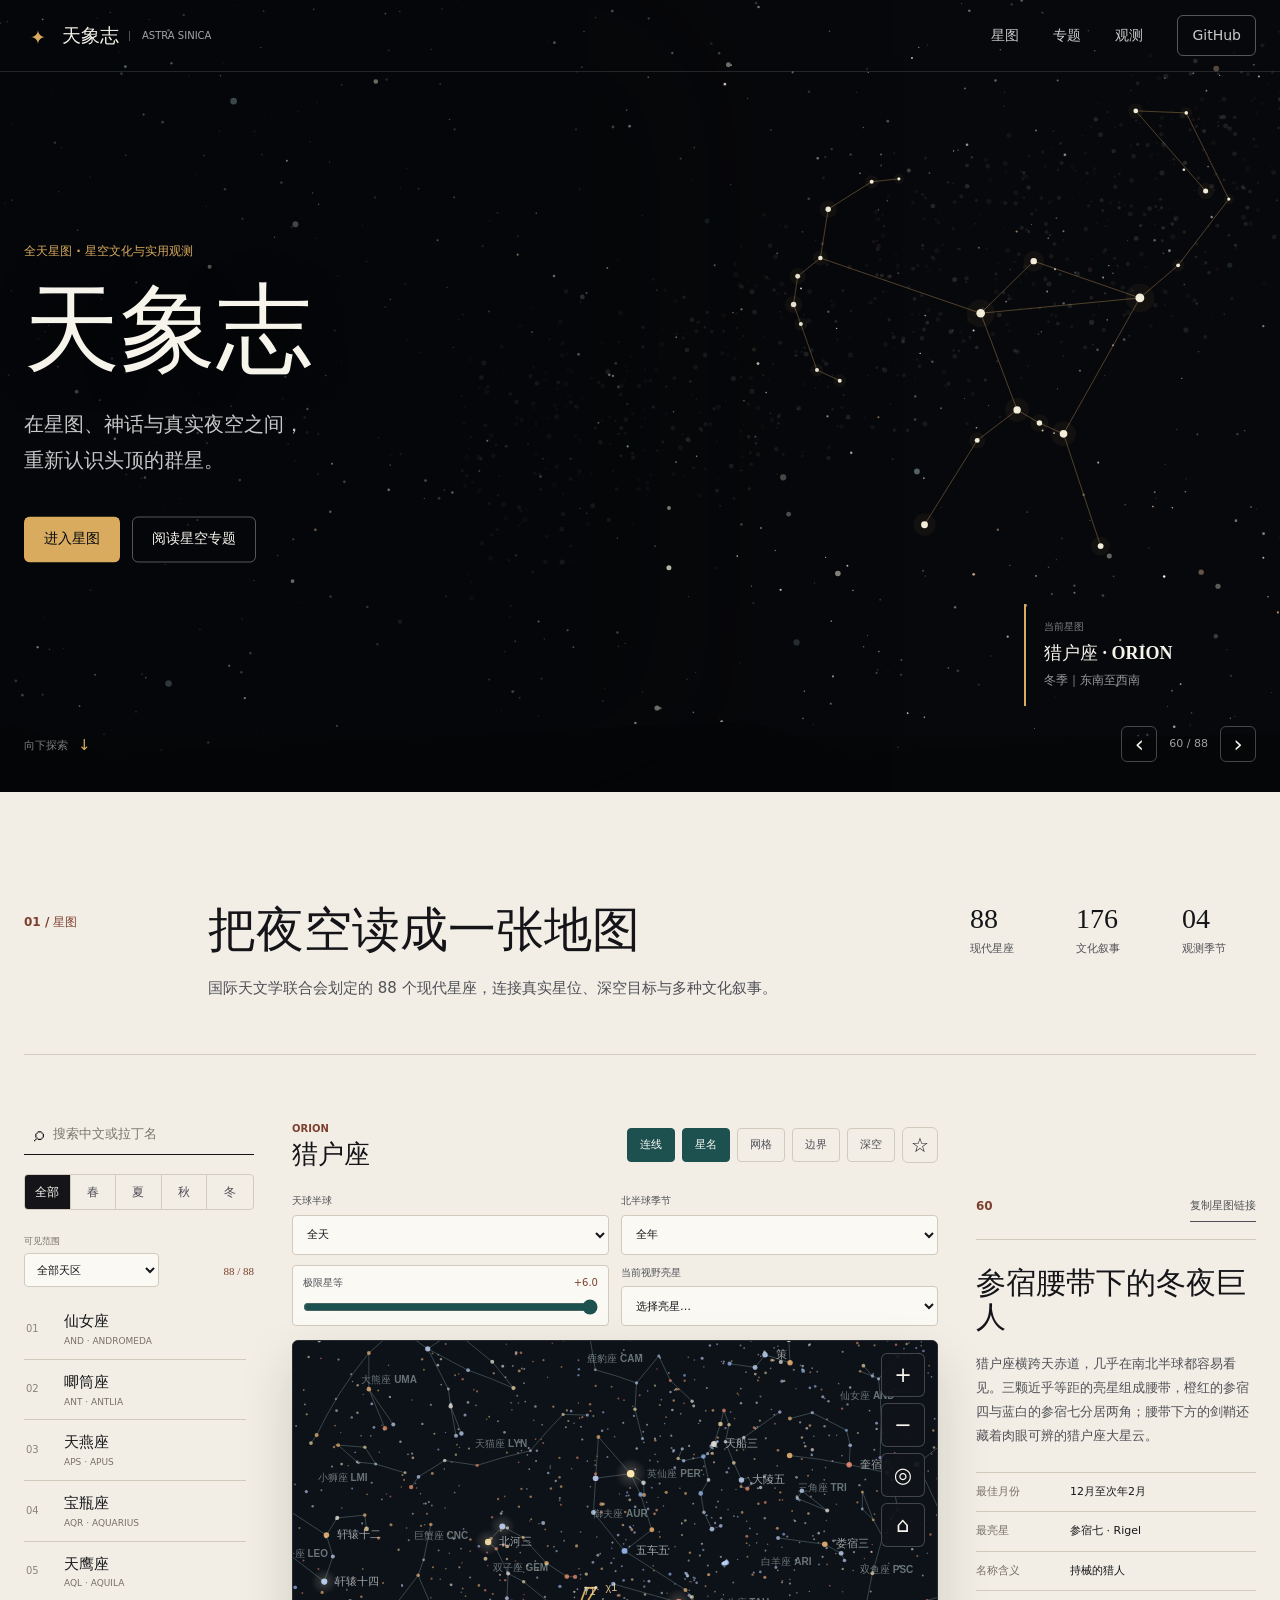
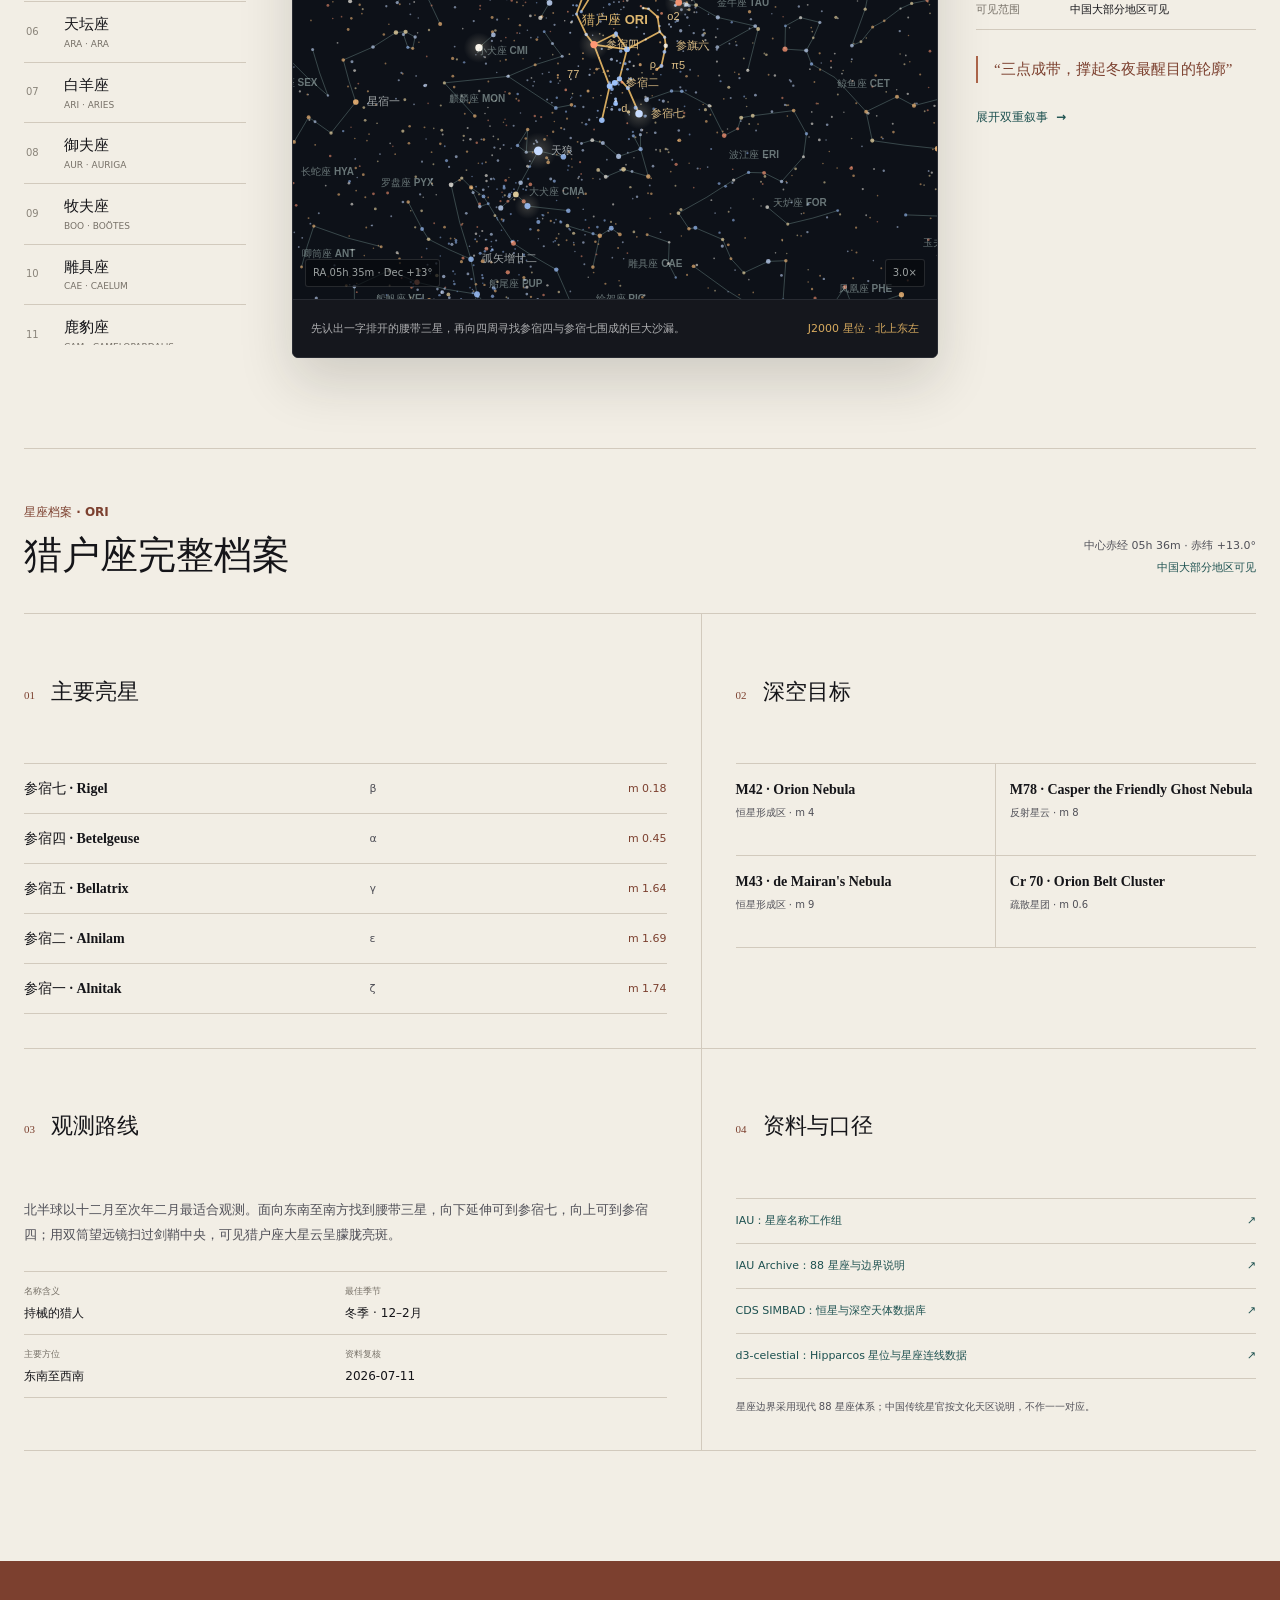
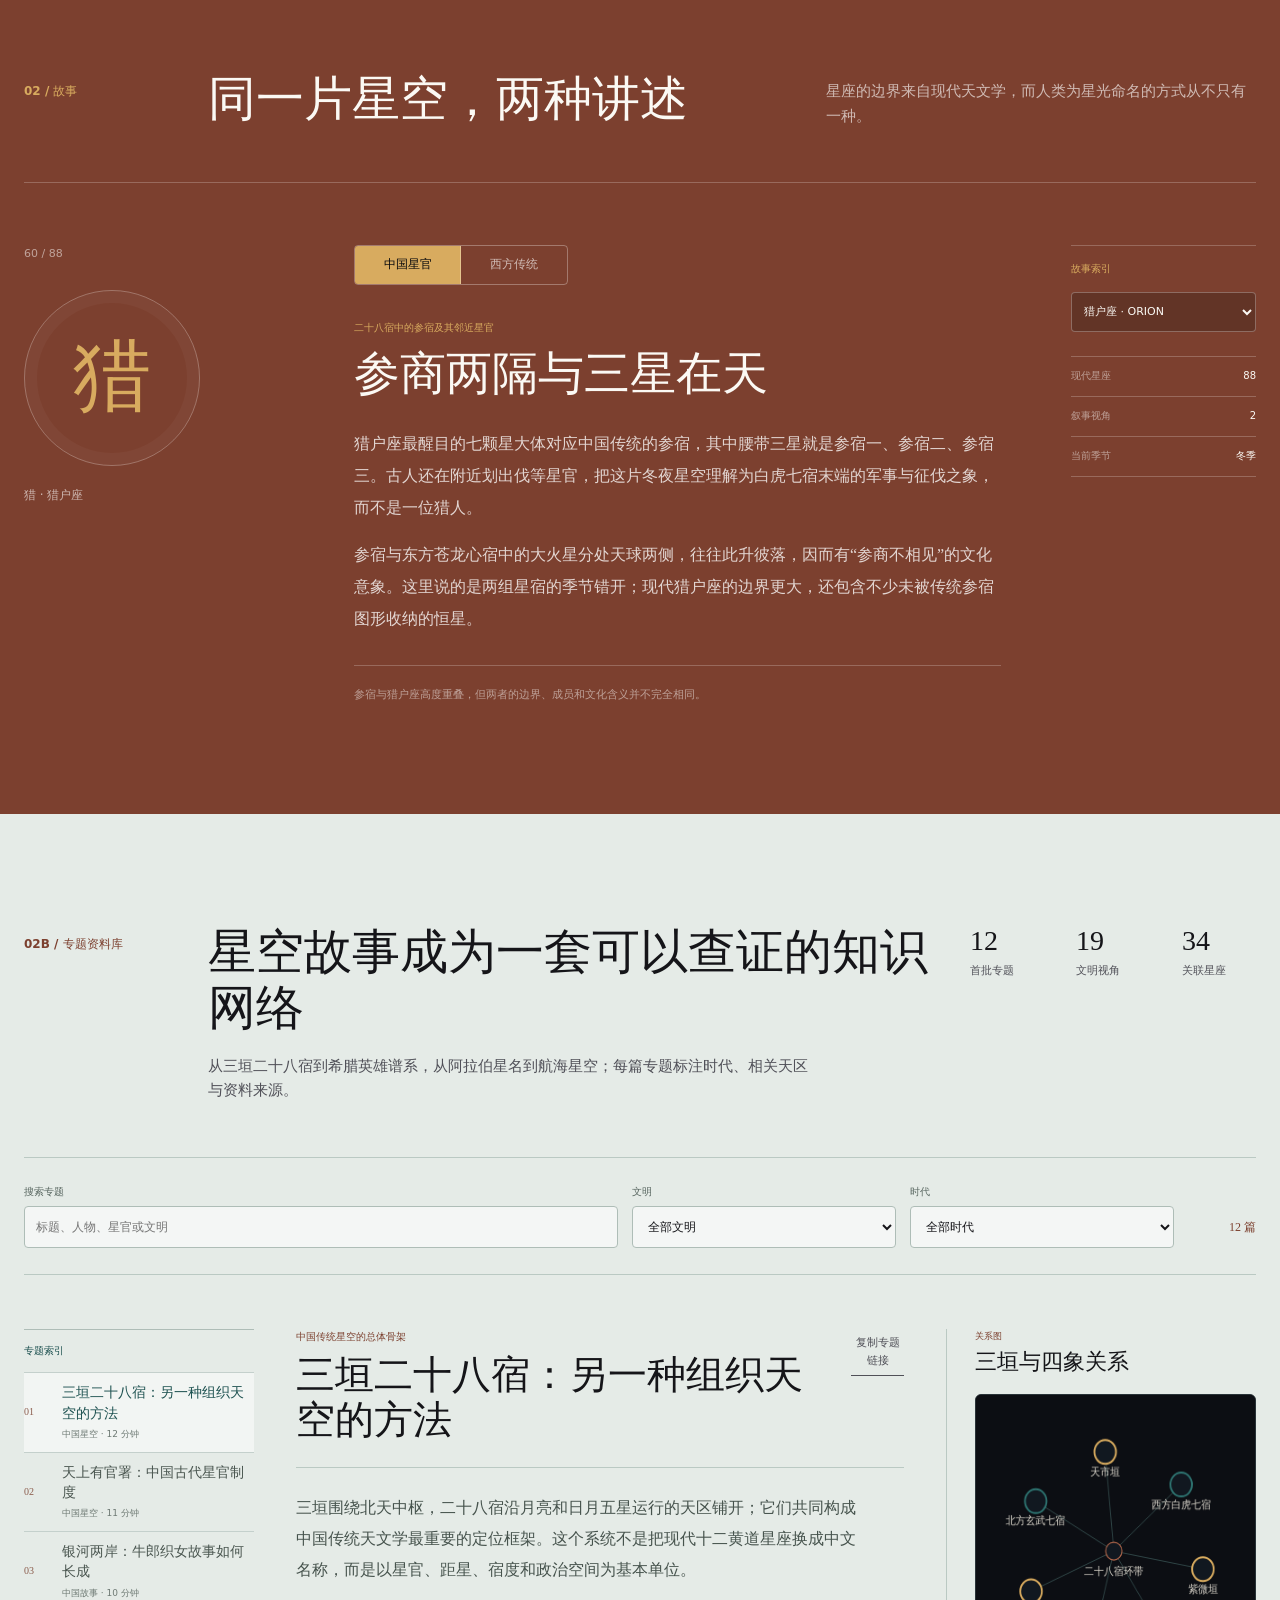
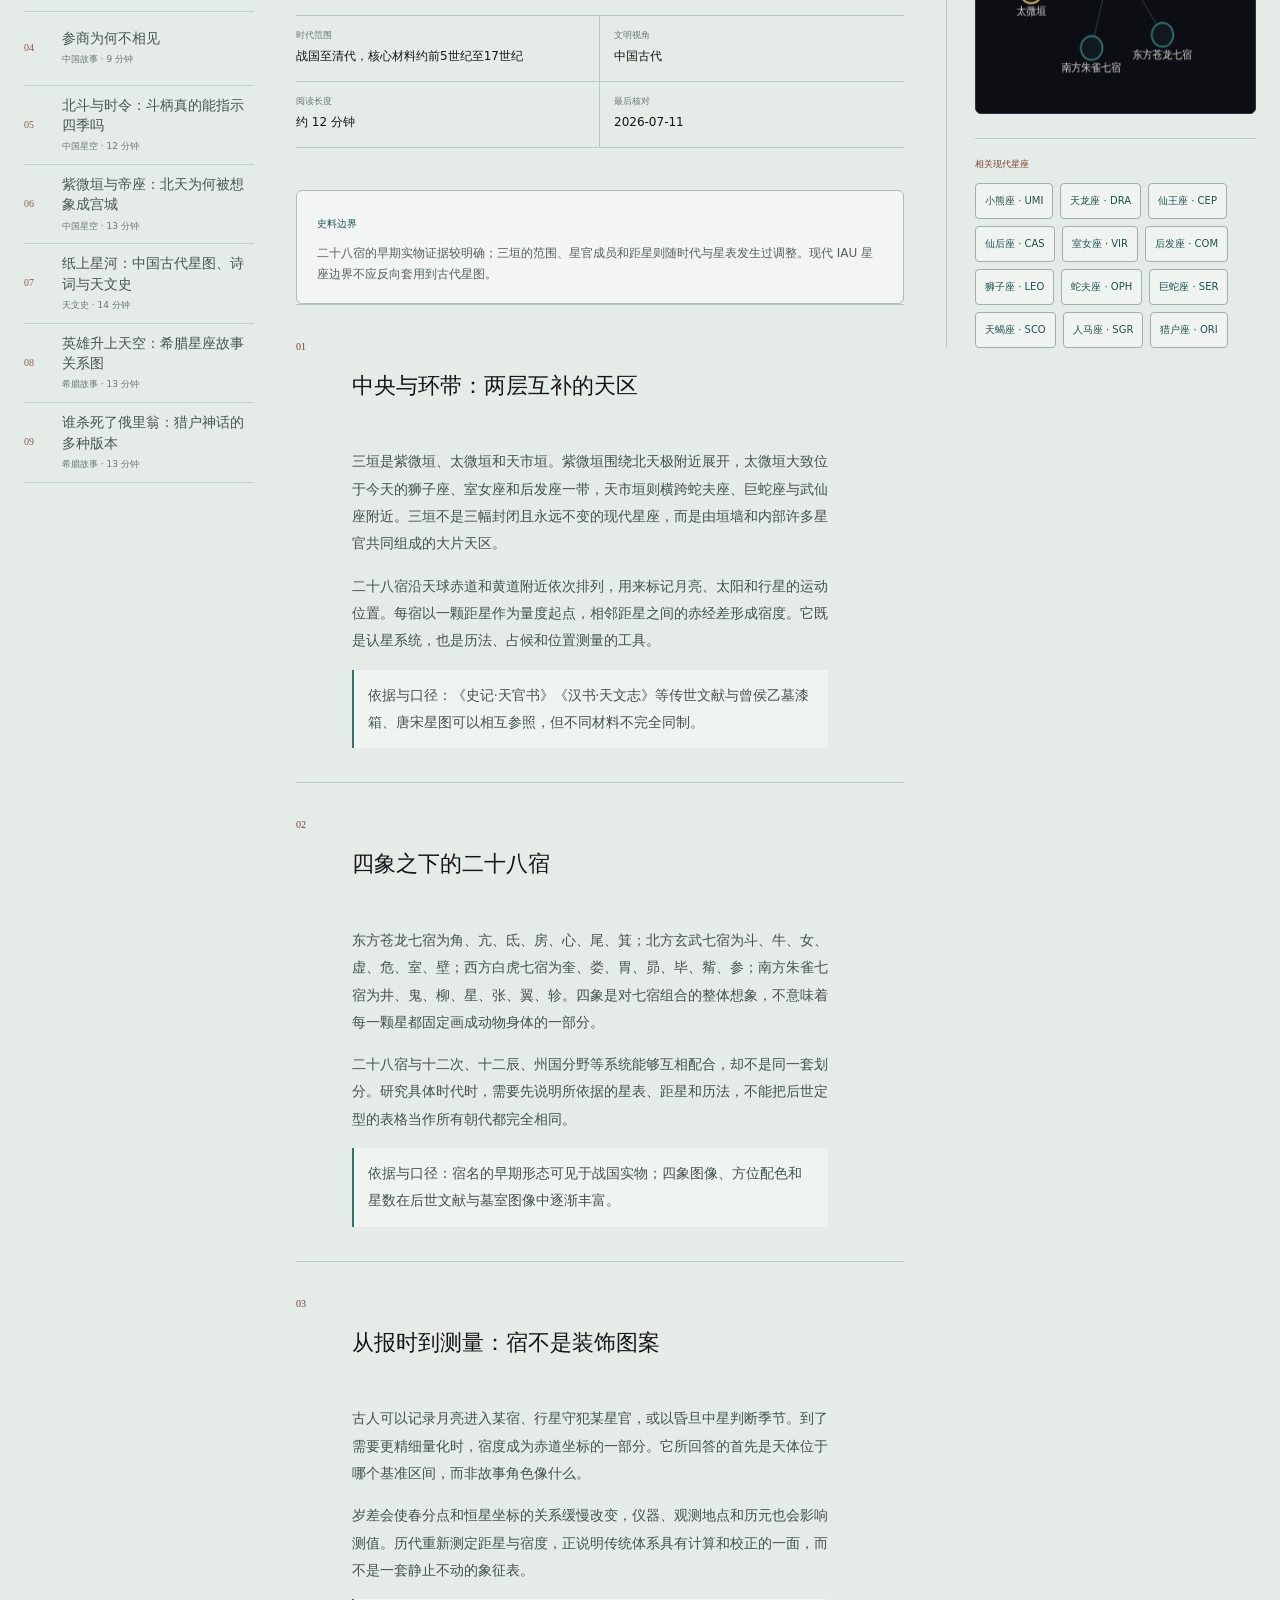
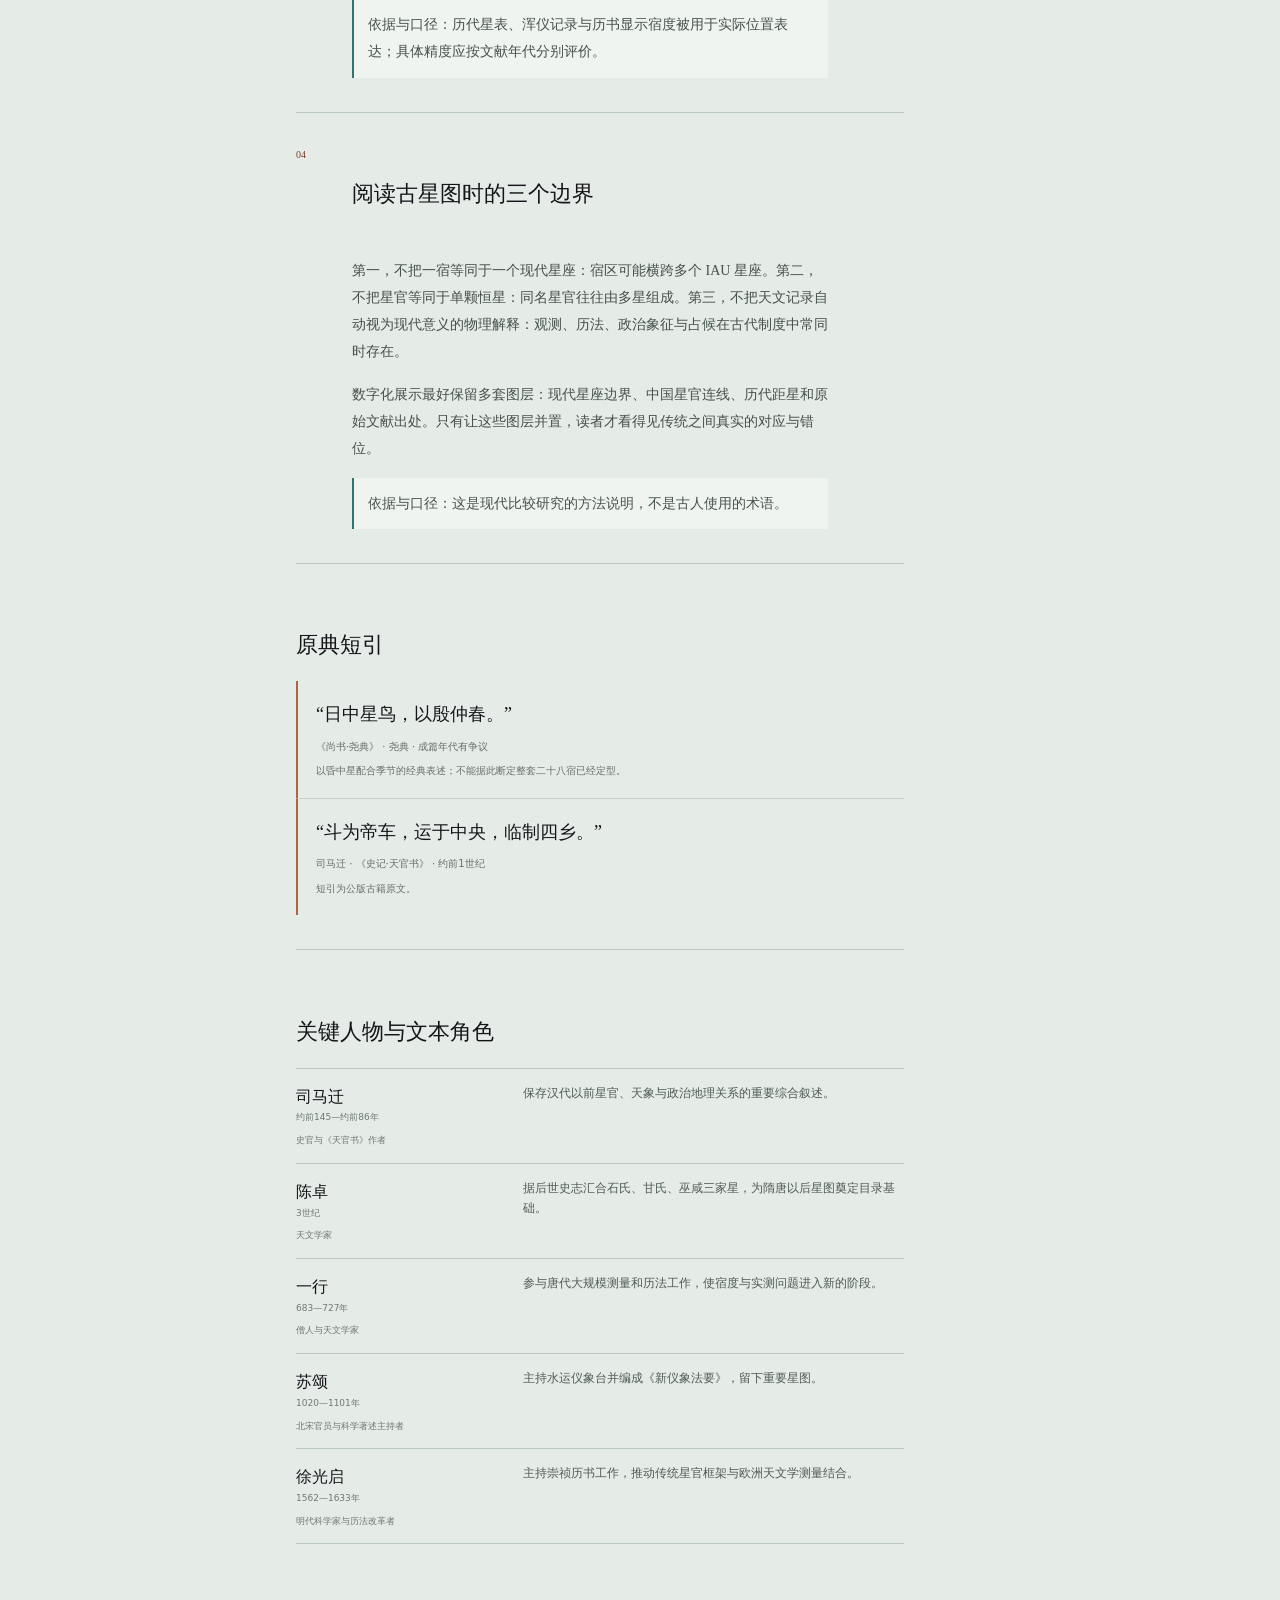
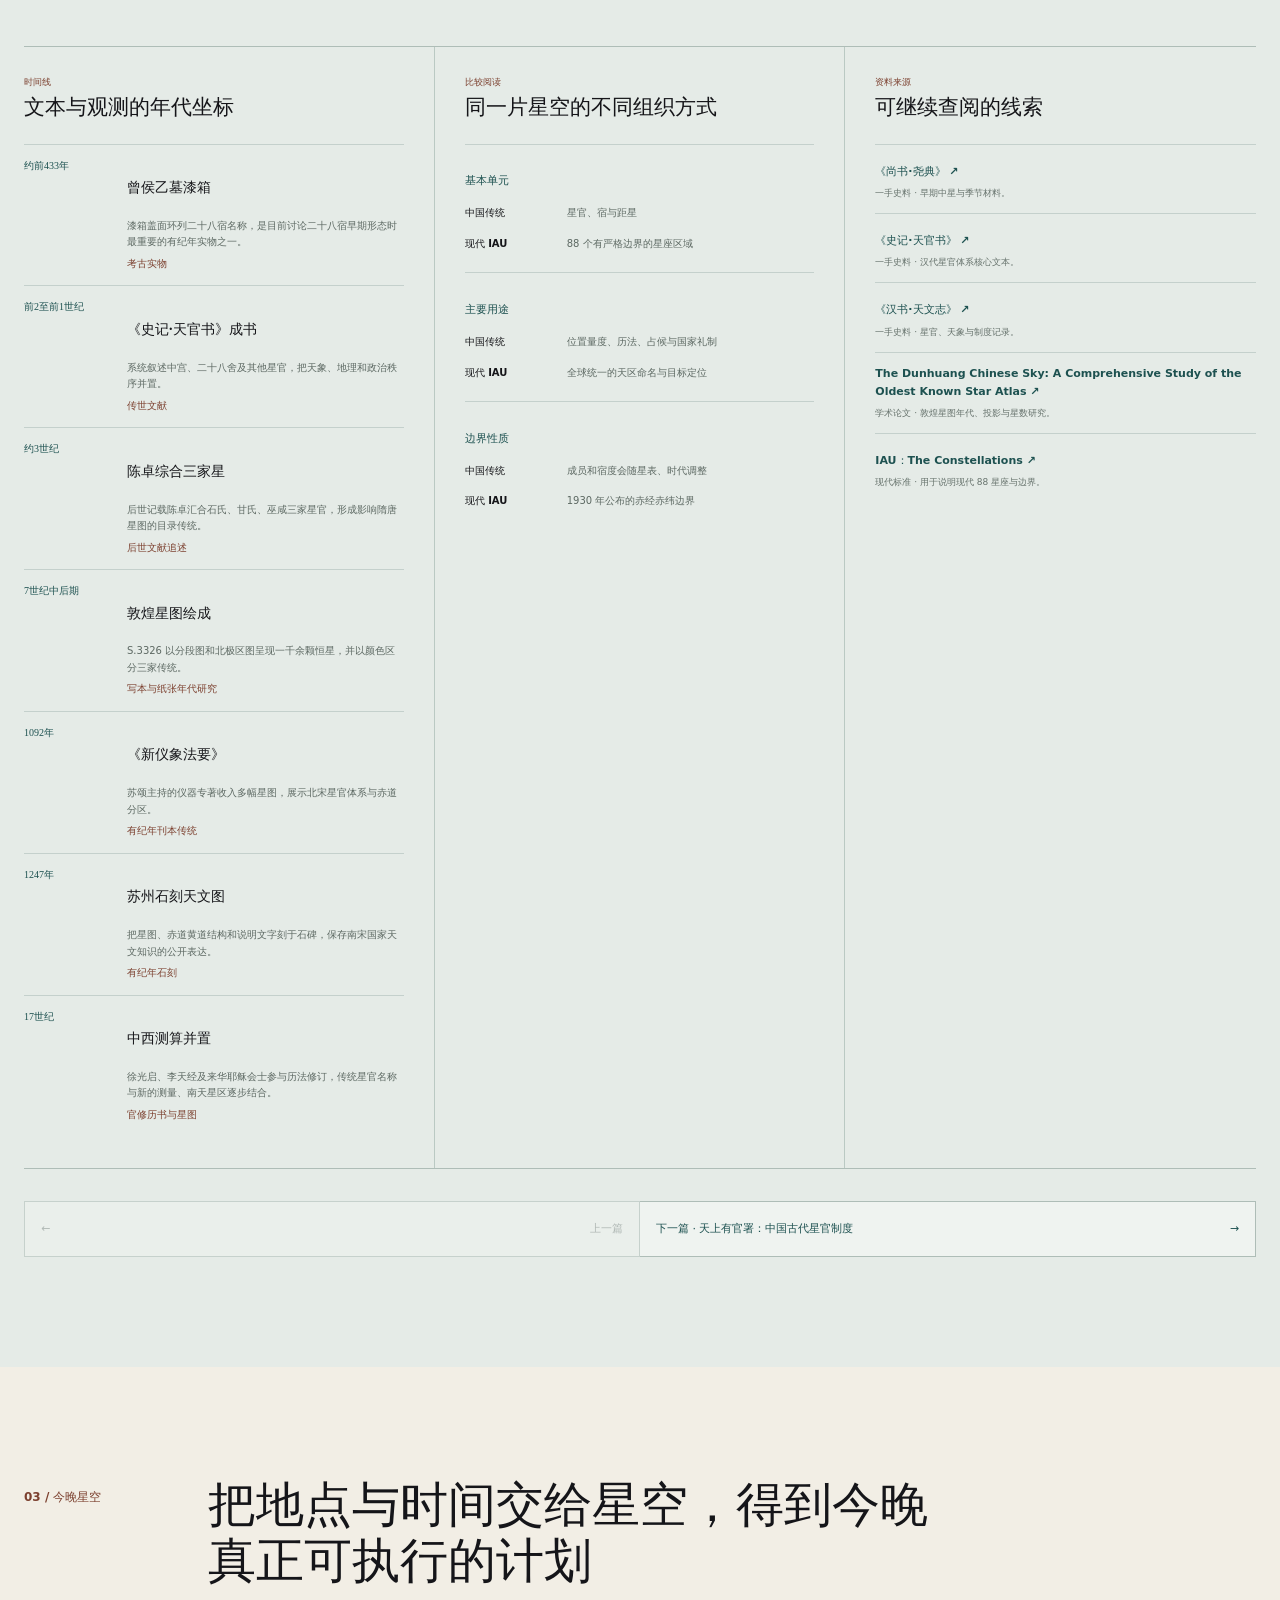
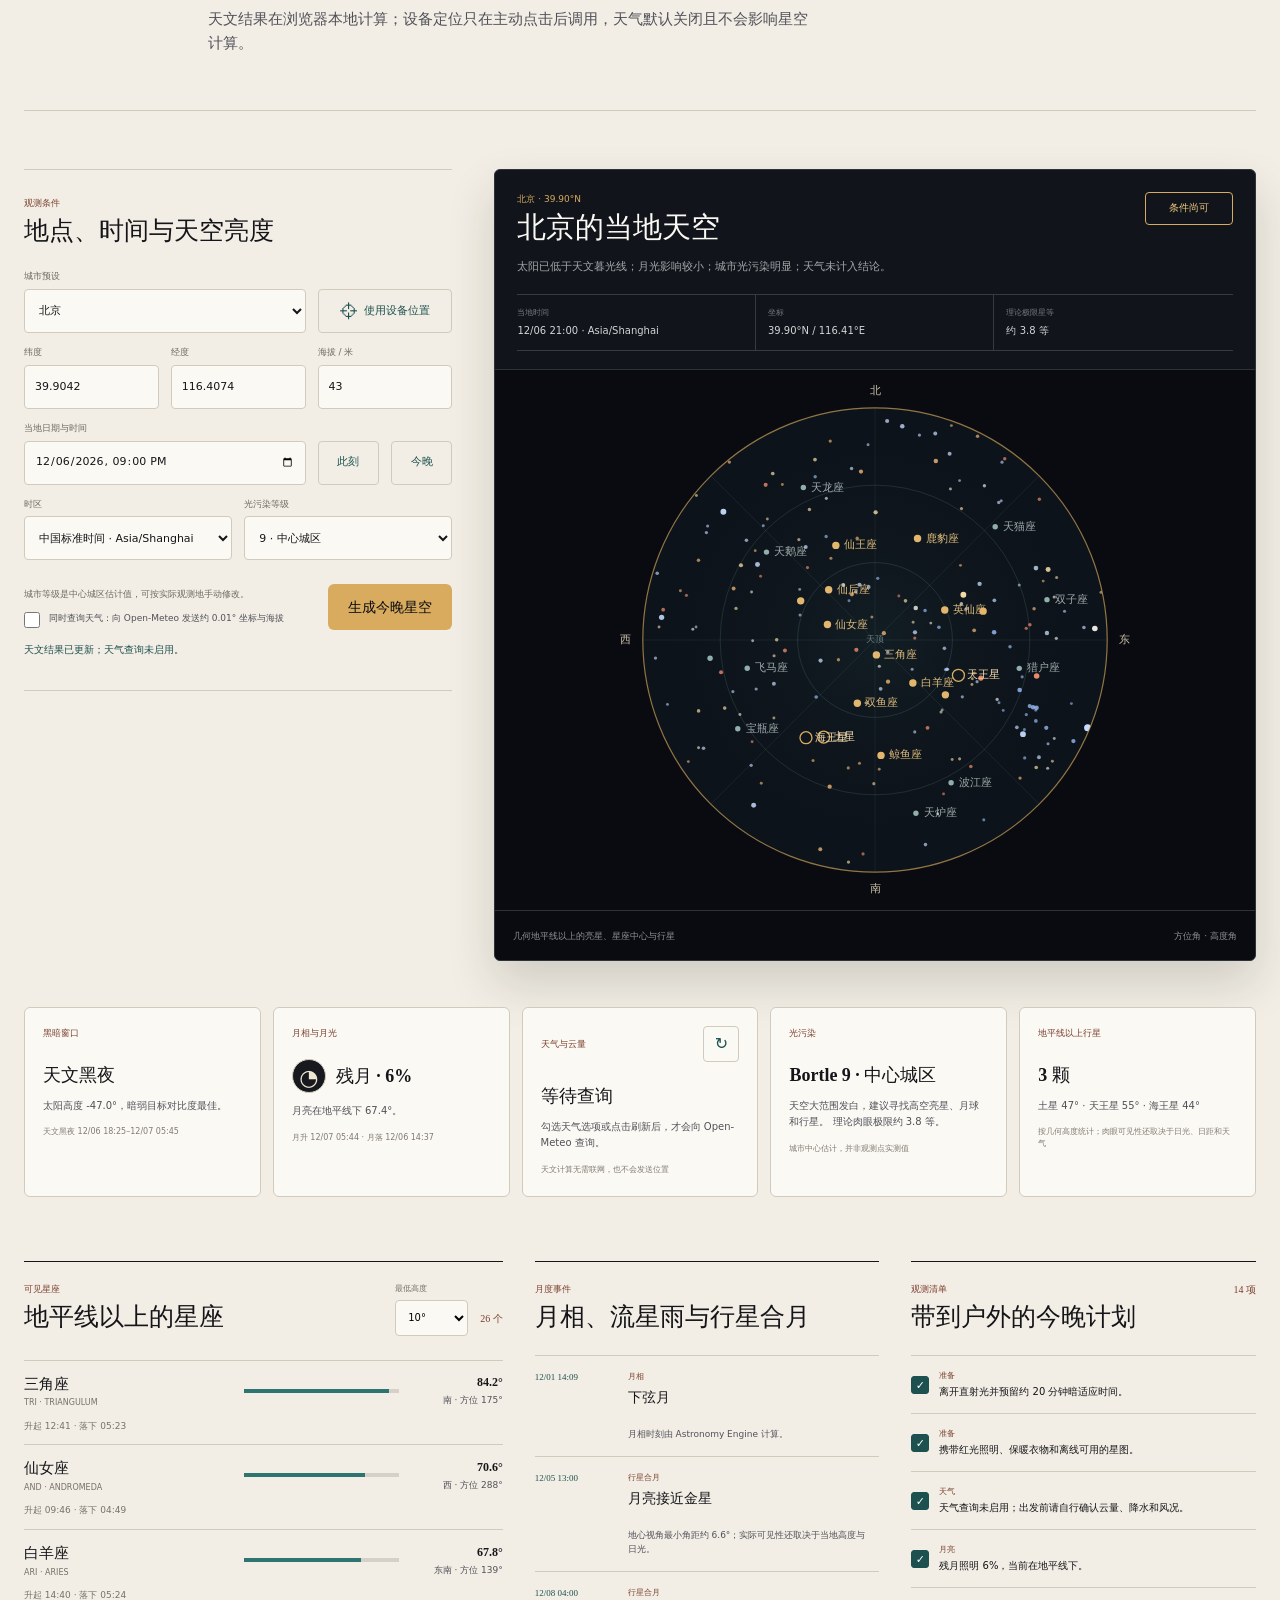
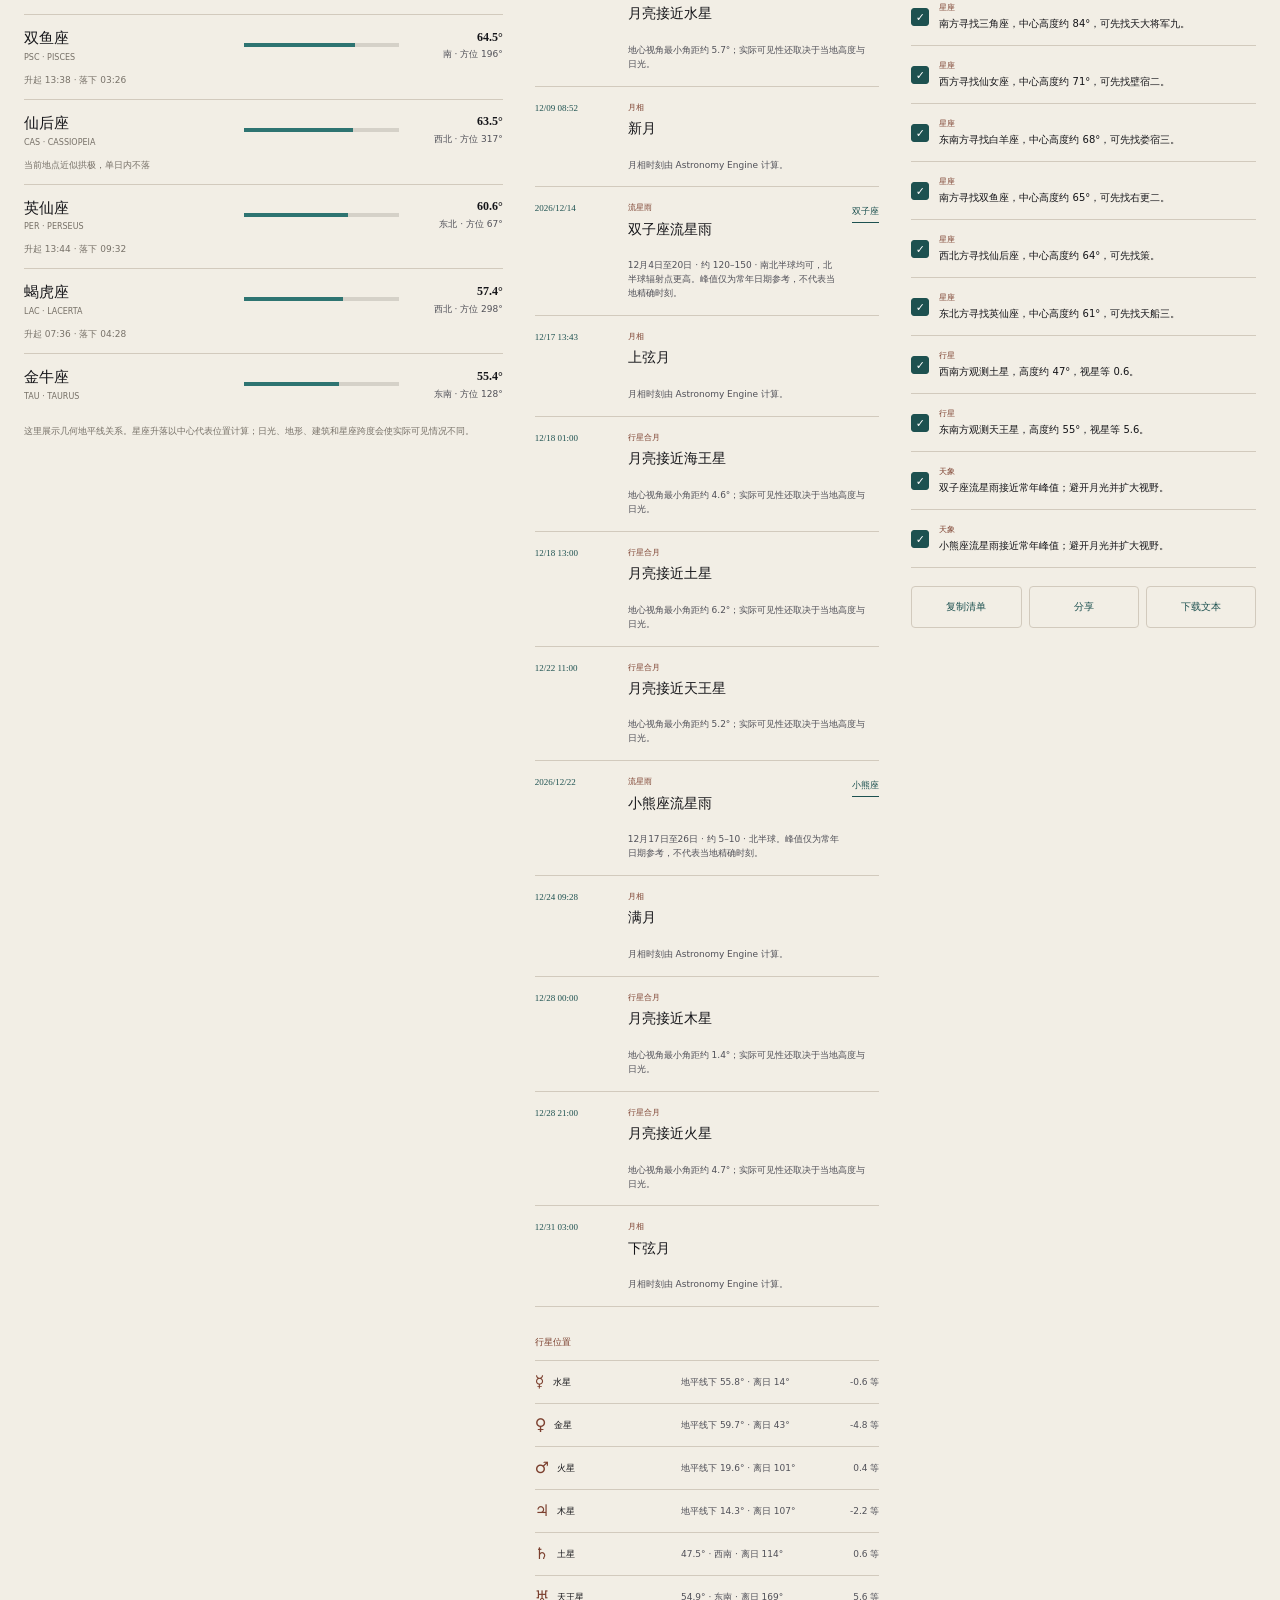
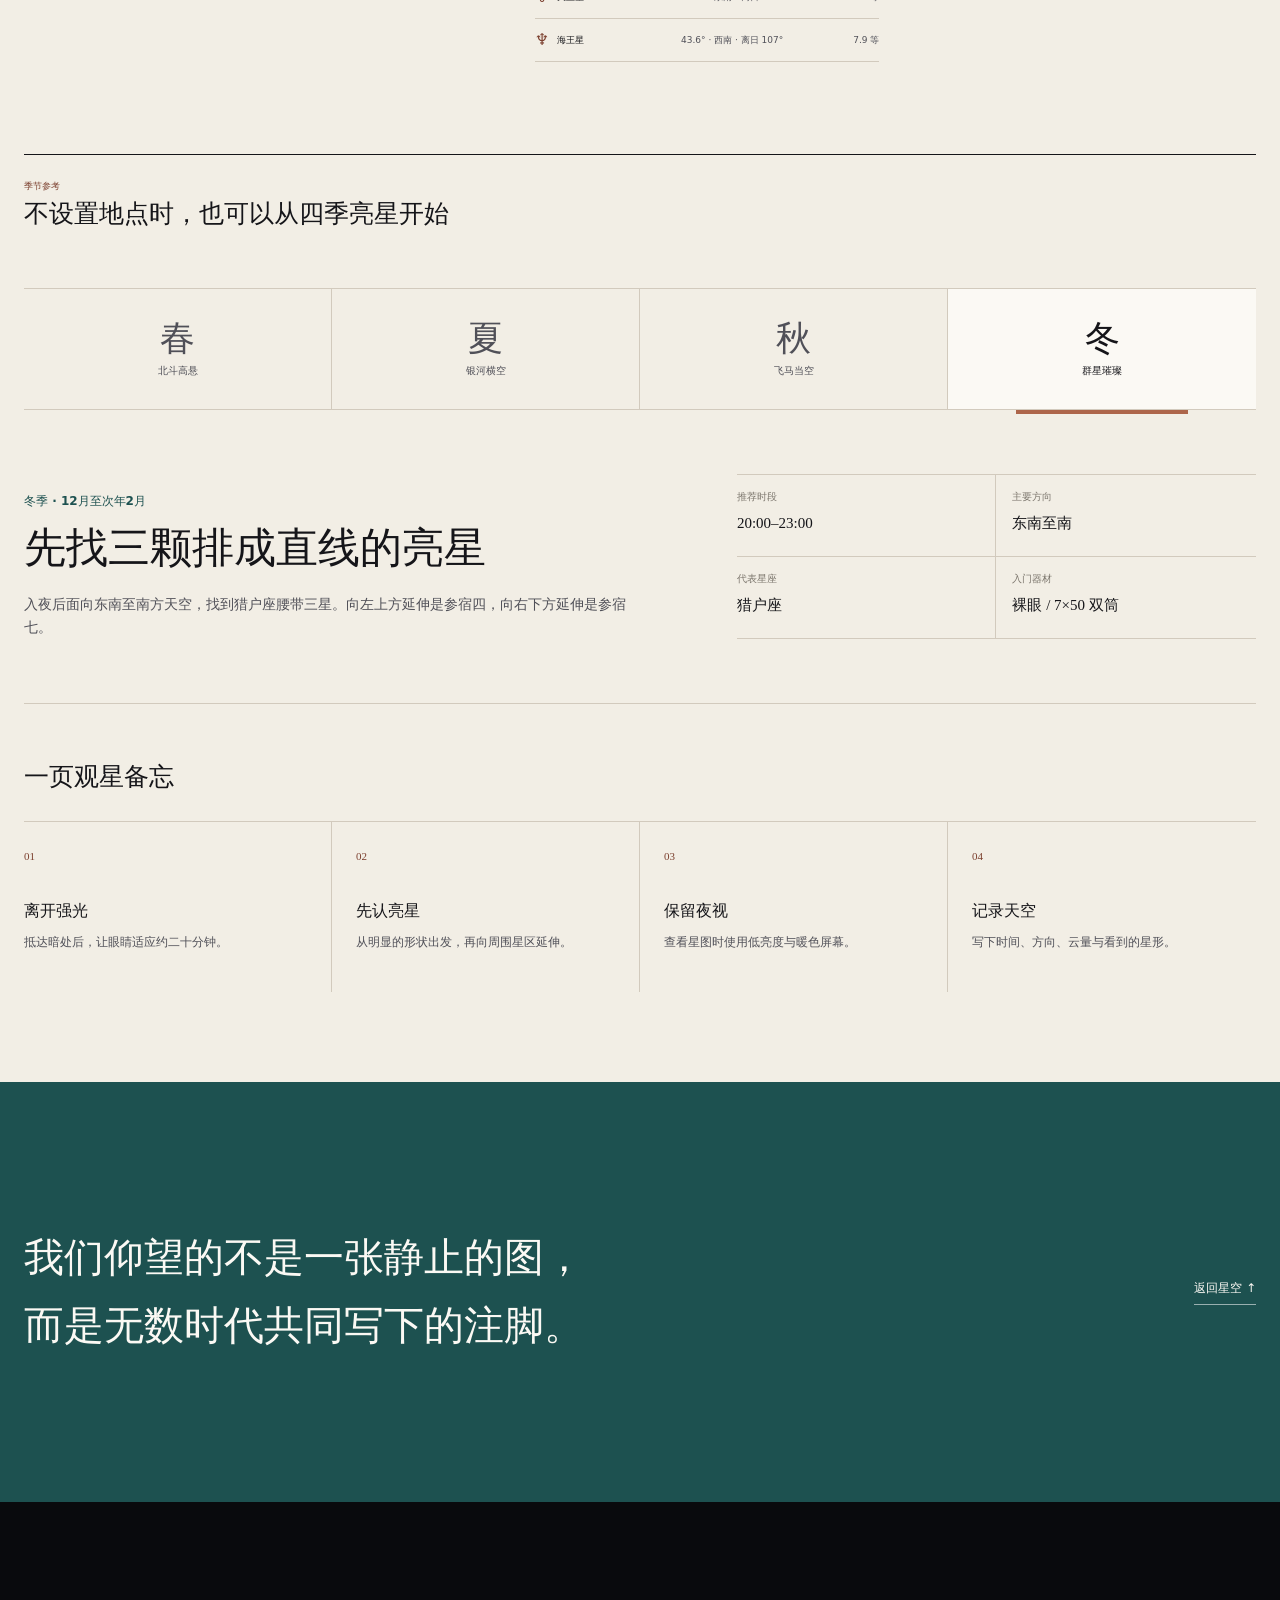
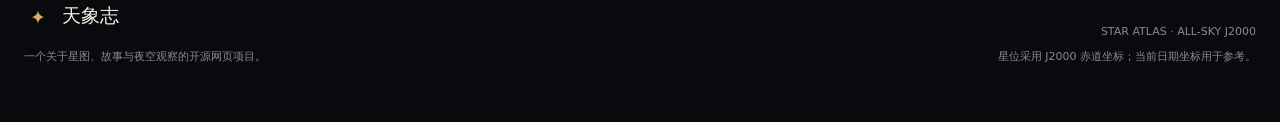
==== commit 3a7656ae: "Build observing assistant and story library" ====
--- a/index.html
+++ b/index.html
@@ -5,13 +5,13 @@
     <meta name="viewport" content="width=device-width, initial-scale=1.0" />
     <meta
       name="description"
-      content="天象志是一部可探索的中文星座图鉴，收录星座连线、东西方故事与北半球观测线索。"
+      content="天象志是一部可探索的中文星空图鉴，收录 88 星座、连续星图、今晚观测助手与跨文明故事专题。"
     />
     <meta name="theme-color" content="#090a0d" />
     <meta property="og:title" content="天象志 · 可探索的星空图鉴" />
     <meta
       property="og:description"
-      content="在星图、神话与真实夜空之间，重新认识头顶的群星。"
+      content="探索 88 星座，生成当地今晚星空，并沿时间线阅读中国与世界的星空故事。"
     />
     <meta property="og:type" content="website" />
     <link rel="icon" href="assets/mark.svg" type="image/svg+xml" />
@@ -20,9 +20,14 @@
     <script>document.documentElement.classList.add("js");</script>
     <script src="assets/vendor/d3-7.9.0.min.js" defer></script>
     <script src="assets/vendor/astronomy-engine-2.1.19.min.js" defer></script>
+    <script src="data/observing-data.js" defer></script>
+    <script src="data/story-topics.js" defer></script>
+    <script src="data/story-topics-extra.js" defer></script>
     <script src="data/sky-atlas.js" defer></script>
     <script src="data/constellations.js" defer></script>
     <script src="sky-map.js" defer></script>
+    <script src="observing.js" defer></script>
+    <script src="story-library.js" defer></script>
     <script src="app.js" defer></script>
     <title>天象志 · 可探索的星空图鉴</title>
   </head>
@@ -49,7 +54,7 @@
 
       <nav class="site-nav" id="siteNav" aria-label="主导航">
         <a href="#atlas">星图</a>
-        <a href="#stories">故事</a>
+        <a href="#story-library">专题</a>
         <a href="#observe">观测</a>
         <a class="nav-github" href="#publish">GitHub</a>
       </nav>
@@ -60,12 +65,12 @@
         <canvas id="skyCanvas" aria-hidden="true"></canvas>
 
         <div class="hero-copy">
-          <p class="eyebrow">北半球 · 星空文化图鉴</p>
+          <p class="eyebrow">全天星图 · 星空文化与实用观测</p>
           <h1 id="heroTitle">天象志</h1>
           <p class="hero-subtitle">在星图、神话与真实夜空之间，<br />重新认识头顶的群星。</p>
           <div class="hero-actions">
             <a class="button button-primary" href="#atlas">进入星图</a>
-            <a class="button button-quiet" href="#stories">阅读星空故事</a>
+            <a class="button button-quiet" href="#story-library">阅读星空专题</a>
           </div>
         </div>
 
@@ -346,13 +351,281 @@
         </div>
       </section>
 
+      <section class="story-library-section section-band" id="story-library" aria-labelledby="storyLibraryTitle">
+        <div class="section-heading story-library-heading reveal">
+          <p class="section-index">02B / 专题资料库</p>
+          <div>
+            <h2 id="storyLibraryTitle">星空故事成为一套可以查证的知识网络</h2>
+            <p>从三垣二十八宿到希腊英雄谱系，从阿拉伯星名到航海星空；每篇专题标注时代、相关天区与资料来源。</p>
+          </div>
+          <dl class="section-stats" aria-label="专题资料库统计">
+            <div><dt id="topicStatCount">12</dt><dd>首批专题</dd></div>
+            <div><dt id="topicCultureCount">19</dt><dd>文明视角</dd></div>
+            <div><dt id="topicConstellationCount">34</dt><dd>关联星座</dd></div>
+          </dl>
+        </div>
+
+        <div class="topic-toolbar reveal" aria-label="筛选故事专题">
+          <label class="topic-search">
+            <span>搜索专题</span>
+            <input id="topicSearch" type="search" placeholder="标题、人物、星官或文明" autocomplete="off" aria-controls="topicList" />
+          </label>
+          <label>
+            <span>文明</span>
+            <select id="topicCultureFilter">
+              <option value="all">全部文明</option>
+            </select>
+          </label>
+          <label>
+            <span>时代</span>
+            <select id="topicEraFilter">
+              <option value="all">全部时代</option>
+            </select>
+          </label>
+          <output id="topicResultCount" aria-live="polite">12 篇</output>
+        </div>
+
+        <div class="topic-workspace reveal">
+          <aside class="topic-index" aria-label="专题目录">
+            <p>专题索引</p>
+            <div id="topicList"></div>
+          </aside>
+
+          <article class="topic-reader" aria-labelledby="topicTitle">
+            <header class="topic-header">
+              <div>
+                <p class="topic-kicker" id="topicKicker">中国星空体系</p>
+                <h3 id="topicTitle">三垣二十八宿总览</h3>
+              </div>
+              <button id="topicShare" class="text-button" type="button">复制专题链接</button>
+            </header>
+            <p class="topic-summary" id="topicSummary"></p>
+            <dl class="topic-meta">
+              <div><dt>时代范围</dt><dd id="topicPeriod"></dd></div>
+              <div><dt>文明视角</dt><dd id="topicCultures"></dd></div>
+              <div><dt>阅读长度</dt><dd id="topicReadingTime"></dd></div>
+              <div><dt>最后核对</dt><dd id="topicReviewedAt"></dd></div>
+            </dl>
+            <div class="topic-sections" id="topicSections"></div>
+          </article>
+
+          <aside class="topic-context" aria-labelledby="topicRelationTitle">
+            <div class="topic-context-head">
+              <p>关系图</p>
+              <h3 id="topicRelationTitle">人物、星官与星座</h3>
+            </div>
+            <canvas id="topicRelationCanvas" width="420" height="360" role="img" aria-label="当前专题的关系网络"></canvas>
+            <ul id="topicRelationList" class="visually-hidden"></ul>
+            <div class="topic-related">
+              <p>相关现代星座</p>
+              <div id="topicRelatedConstellations"></div>
+            </div>
+          </aside>
+        </div>
+
+        <div class="topic-evidence reveal">
+          <section aria-labelledby="topicTimelineTitle">
+            <header><p>时间线</p><h3 id="topicTimelineTitle">文本与观测的年代坐标</h3></header>
+            <ol id="topicTimeline"></ol>
+          </section>
+          <section aria-labelledby="topicComparisonTitle">
+            <header><p>比较阅读</p><h3 id="topicComparisonTitle">同一片星空的不同组织方式</h3></header>
+            <div id="topicComparisons"></div>
+          </section>
+          <section aria-labelledby="topicSourcesTitle">
+            <header><p>资料来源</p><h3 id="topicSourcesTitle">可继续查阅的线索</h3></header>
+            <ol id="topicSources"></ol>
+          </section>
+        </div>
+
+        <nav class="topic-pagination reveal" aria-label="切换故事专题">
+          <button id="topicPrev" type="button"><span aria-hidden="true">←</span><span>上一篇</span></button>
+          <button id="topicNext" type="button"><span>下一篇</span><span aria-hidden="true">→</span></button>
+        </nav>
+      </section>
+
       <section class="observe-section section-band" id="observe" aria-labelledby="observeTitle">
         <div class="section-heading observe-heading reveal">
-          <p class="section-index">03 / 观测</p>
+          <p class="section-index">03 / 今晚星空</p>
           <div>
-            <h2 id="observeTitle">跟着季节找到它们</h2>
-            <p>以下时段适用于中国大部分北纬 30°–45° 地区，面向入门裸眼观测。</p>
-          </div>
+            <h2 id="observeTitle">把地点与时间交给星空，得到今晚真正可执行的计划</h2>
+            <p>天文结果在浏览器本地计算；设备定位只在主动点击后调用，天气默认关闭且不会影响星空计算。</p>
+          </div>
+        </div>
+
+        <div class="observer-workbench reveal">
+          <form class="observer-form" id="observerForm">
+            <header>
+              <p>观测条件</p>
+              <h3>地点、时间与天空亮度</h3>
+            </header>
+
+            <div class="observer-control-grid">
+              <label class="observer-city-control">
+                <span>城市预设</span>
+                <select id="observerLocation"></select>
+              </label>
+              <button id="useDeviceLocation" class="observer-location-button" type="button" title="使用设备位置">
+                <span aria-hidden="true">⌖</span><span>使用设备位置</span>
+              </button>
+
+              <label>
+                <span>纬度</span>
+                <input id="observerLatitude" type="number" min="-90" max="90" step="0.0001" inputmode="decimal" required />
+              </label>
+              <label>
+                <span>经度</span>
+                <input id="observerLongitude" type="number" min="-180" max="180" step="0.0001" inputmode="decimal" required />
+              </label>
+              <label>
+                <span>海拔 / 米</span>
+                <input id="observerElevation" type="number" min="-500" max="9000" step="1" inputmode="numeric" required />
+              </label>
+
+              <label class="observer-datetime-control">
+                <span>当地日期与时间</span>
+                <input id="observerDateTime" type="datetime-local" required />
+              </label>
+              <button id="useCurrentTime" class="observer-now-button observer-time-button" type="button">此刻</button>
+              <button id="useTonightTime" class="observer-now-button observer-time-button" type="button">今晚</button>
+
+              <label class="observer-timezone-control">
+                <span>时区</span>
+                <select id="observerTimezone"></select>
+              </label>
+              <label class="observer-bortle-control">
+                <span>光污染等级</span>
+                <select id="observerBortle"></select>
+              </label>
+            </div>
+
+            <div class="observer-form-footer">
+              <div class="observer-privacy-notes">
+                <p>城市等级是中心城区估计值，可按实际观测地手动修改。</p>
+                <label class="weather-consent">
+                  <input id="weatherConsent" type="checkbox" />
+                  <span>同时查询天气：向 Open-Meteo 发送约 0.01° 坐标与海拔</span>
+                </label>
+              </div>
+              <button id="generateTonight" class="button button-primary" type="submit">生成今晚星空</button>
+            </div>
+            <p id="observerFormStatus" class="observer-form-status" role="status" aria-live="polite"></p>
+          </form>
+
+          <section class="tonight-overview" aria-labelledby="tonightHeadline">
+            <header class="tonight-overview-header">
+              <div>
+                <p id="tonightLocation">北京 · 39.90°N</p>
+                <h3 id="tonightHeadline">今晚观测条件</h3>
+              </div>
+              <span id="nightQuality" class="night-quality" data-level="pending">计算中</span>
+            </header>
+            <p id="nightQualityReason" class="night-quality-reason">正在计算太阳高度、月光与可见星区。</p>
+            <dl class="tonight-meta">
+              <div><dt>当地时间</dt><dd id="tonightDate"></dd></div>
+              <div><dt>坐标</dt><dd id="tonightCoordinates"></dd></div>
+              <div><dt>理论极限星等</dt><dd id="tonightMagnitudeLimit"></dd></div>
+            </dl>
+
+            <figure class="horizon-figure">
+              <canvas id="horizonCanvas" width="760" height="540" role="img" aria-label="当地时间的地平星图"></canvas>
+              <figcaption>
+                <span id="horizonCaption">几何地平线以上的亮星、星座中心与行星</span>
+                <span>方位角 · 高度角</span>
+              </figcaption>
+            </figure>
+            <ol id="horizonObjectList" class="visually-hidden"></ol>
+          </section>
+        </div>
+
+        <div class="condition-strip reveal" aria-label="今晚观测条件摘要">
+          <article>
+            <p>黑暗窗口</p>
+            <strong id="darknessValue">计算中</strong>
+            <span id="darknessDetail"></span>
+            <small id="nightWindow"></small>
+          </article>
+          <article>
+            <p>月相与月光</p>
+            <div class="moon-condition-row">
+              <span id="moonPhaseVisual" class="moon-phase-visual" aria-hidden="true"></span>
+              <strong id="moonValue">计算中</strong>
+            </div>
+            <span id="moonDetail"></span>
+            <small id="moonTimes"></small>
+          </article>
+          <article>
+            <div class="condition-card-head">
+              <p>天气与云量</p>
+              <button id="refreshWeather" type="button" title="刷新天气" aria-label="刷新天气">↻</button>
+            </div>
+            <strong id="weatherValue">等待查询</strong>
+            <span id="weatherDetail"></span>
+            <small id="weatherTimestamp"></small>
+          </article>
+          <article>
+            <p>光污染</p>
+            <strong id="pollutionValue">Bortle 9</strong>
+            <span id="pollutionDetail"></span>
+            <small id="pollutionSource">城市中心估计，可手动修正</small>
+          </article>
+          <article>
+            <p>地平线以上行星</p>
+            <strong id="planetValue">计算中</strong>
+            <span id="planetDetail"></span>
+            <small>按几何高度统计；肉眼可见性还取决于日光、日距和天气</small>
+          </article>
+        </div>
+
+        <div class="tonight-results reveal">
+          <section class="visible-sky-section" aria-labelledby="visibleSkyTitle">
+            <header>
+              <div><p>可见星座</p><h3 id="visibleSkyTitle">地平线以上的星座</h3></div>
+              <div class="visible-sky-controls">
+                <label>
+                  <span>最低高度</span>
+                  <select id="visibleAltitudeFilter">
+                    <option value="0">0°</option>
+                    <option value="10" selected>10°</option>
+                    <option value="20">20°</option>
+                    <option value="30">30°</option>
+                  </select>
+                </label>
+                <output id="visibleConstellationCount">0 个</output>
+              </div>
+            </header>
+            <div id="visibleConstellationList" class="visible-constellation-list"></div>
+            <p class="calculation-note">这里展示几何地平线关系。星座升落以中心代表位置计算；日光、地形、建筑和星座跨度会使实际可见情况不同。</p>
+          </section>
+
+          <section class="tonight-events" aria-labelledby="tonightEventsTitle">
+            <header><p>月度事件</p><h3 id="tonightEventsTitle">月相、流星雨与行星合月</h3></header>
+            <div id="eventList" class="event-list"></div>
+            <div class="planet-table-wrap">
+              <p>行星位置</p>
+              <div id="planetList" class="planet-list"></div>
+            </div>
+          </section>
+
+          <section class="observation-plan" aria-labelledby="observationPlanTitle">
+            <header>
+              <div><p>观测清单</p><h3 id="observationPlanTitle">带到户外的今晚计划</h3></div>
+              <output id="planCount">0 项</output>
+            </header>
+            <div id="observationChecklist" class="observation-checklist"></div>
+            <div class="plan-actions">
+              <button id="copyPlan" type="button">复制清单</button>
+              <button id="sharePlan" type="button">分享</button>
+              <button id="downloadPlan" type="button">下载文本</button>
+            </div>
+          </section>
+        </div>
+
+        <div class="seasonal-reference reveal">
+          <header>
+            <p>季节参考</p>
+            <h3>不设置地点时，也可以从四季亮星开始</h3>
+          </header>
         </div>
 
         <div class="season-orbit reveal" aria-label="四季星空">
--- a/styles.css
+++ b/styles.css
@@ -1522,12 +1522,1237 @@
   color: var(--paper-bright);
 }
 
+.story-library-section {
+  background: #e5ebe7;
+}
+
+.story-library-heading {
+  border-bottom: 1px solid #bac9c3;
+}
+
+.topic-toolbar {
+  display: grid;
+  grid-template-columns: minmax(260px, 1.8fr) minmax(150px, 0.8fr) minmax(150px, 0.8fr) auto;
+  gap: 14px;
+  align-items: end;
+  padding: 26px 0;
+  border-bottom: 1px solid #bac9c3;
+}
+
+.topic-toolbar label {
+  display: grid;
+  min-width: 0;
+  gap: 5px;
+  color: #586660;
+  font-size: 10px;
+}
+
+.topic-toolbar input,
+.topic-toolbar select {
+  width: 100%;
+  min-width: 0;
+  height: 42px;
+  padding: 0 11px;
+  border: 1px solid #aebdb7;
+  border-radius: 4px;
+  background: rgba(255, 255, 255, 0.58);
+  color: var(--ink);
+  font-size: 12px;
+}
+
+.topic-toolbar output {
+  min-width: 68px;
+  padding-bottom: 10px;
+  color: var(--copper-dark);
+  font-family: Georgia, serif;
+  font-size: 12px;
+  text-align: right;
+}
+
+.topic-workspace {
+  display: grid;
+  grid-template-columns: 230px minmax(460px, 1fr) 310px;
+  gap: 42px;
+  align-items: start;
+  padding-top: 54px;
+}
+
+.topic-index {
+  min-width: 0;
+  max-height: 760px;
+  overflow-y: auto;
+  border-top: 1px solid #aebdb7;
+  scrollbar-color: #aebdb7 transparent;
+  scrollbar-width: thin;
+}
+
+.topic-index > p {
+  position: sticky;
+  z-index: 1;
+  top: 0;
+  padding: 13px 0;
+  border-bottom: 1px solid #c4d0cc;
+  background: #e5ebe7;
+  color: var(--teal-dark);
+  font-size: 10px;
+}
+
+#topicList a {
+  display: grid;
+  grid-template-columns: 28px minmax(0, 1fr);
+  gap: 10px;
+  min-height: 74px;
+  align-items: center;
+  padding: 10px 8px 10px 0;
+  border-bottom: 1px solid #c4d0cc;
+  color: #49554f;
+  transition: color 150ms ease, background-color 150ms ease;
+}
+
+#topicList a > span:first-child {
+  color: #8b5c4c;
+  font-family: Georgia, serif;
+  font-size: 10px;
+}
+
+#topicList a > span:last-child {
+  display: grid;
+  min-width: 0;
+  gap: 3px;
+}
+
+#topicList a strong {
+  font-family: "Songti SC", SimSun, serif;
+  font-size: 14px;
+  font-weight: 600;
+  line-height: 1.45;
+}
+
+#topicList a small {
+  color: #6d7973;
+  font-size: 9px;
+}
+
+#topicList a:hover,
+#topicList a.is-active {
+  background: rgba(255, 255, 255, 0.48);
+  color: var(--teal-dark);
+}
+
+.topic-empty {
+  padding: 28px 0;
+  color: #65716b;
+  font-size: 12px;
+}
+
+.topic-reader {
+  min-width: 0;
+}
+
+.topic-header {
+  display: flex;
+  align-items: start;
+  justify-content: space-between;
+  gap: 24px;
+  padding-bottom: 24px;
+  border-bottom: 1px solid #bac9c3;
+}
+
+.topic-kicker {
+  color: var(--copper-dark);
+  font-size: 10px;
+  font-weight: 700;
+}
+
+.topic-header h3 {
+  max-width: 720px;
+  margin-top: 7px;
+  font-size: 39px;
+}
+
+.topic-summary {
+  max-width: 70ch;
+  margin-top: 24px;
+  color: #46534d;
+  font-family: "Songti SC", SimSun, serif;
+  font-size: 16px;
+  line-height: 1.95;
+}
+
+.topic-meta {
+  display: grid;
+  grid-template-columns: repeat(2, minmax(0, 1fr));
+  margin-top: 30px;
+  border-top: 1px solid #bac9c3;
+}
+
+.topic-meta div {
+  min-height: 66px;
+  padding: 12px 12px 10px 0;
+  border-bottom: 1px solid #bac9c3;
+}
+
+.topic-meta div:nth-child(odd) {
+  border-right: 1px solid #bac9c3;
+}
+
+.topic-meta div:nth-child(even) {
+  padding-left: 14px;
+}
+
+.topic-meta dt {
+  color: #6c7973;
+  font-size: 9px;
+}
+
+.topic-meta dd {
+  margin-top: 4px;
+  font-size: 12px;
+}
+
+.topic-sections {
+  margin-top: 42px;
+}
+
+.topic-sections > section {
+  display: grid;
+  grid-template-columns: 42px minmax(0, 1fr);
+  gap: 0 14px;
+  padding: 34px 0;
+  border-top: 1px solid #bac9c3;
+}
+
+.topic-section-marker {
+  grid-row: 1 / span 8;
+  color: var(--copper-dark);
+  font-family: Georgia, serif;
+  font-size: 10px;
+}
+
+.topic-sections h4 {
+  grid-column: 2;
+  font-family: "Songti SC", SimSun, serif;
+  font-size: 22px;
+  font-weight: 600;
+}
+
+.topic-sections > section > p:not(.topic-section-marker) {
+  grid-column: 2;
+  max-width: 68ch;
+  margin-top: 15px;
+  color: #45514c;
+  font-family: "Songti SC", SimSun, serif;
+  font-size: 14px;
+  line-height: 1.95;
+}
+
+.topic-sections .section-evidence {
+  padding: 12px 14px;
+  border-left: 2px solid var(--teal);
+  background: rgba(255, 255, 255, 0.42);
+  color: #56645e;
+  font-family: inherit;
+  font-size: 11px;
+  line-height: 1.7;
+}
+
+.topic-evidence-note {
+  padding: 18px 20px;
+  border: 1px solid #aebdb7;
+  border-radius: var(--radius);
+  background: rgba(255, 255, 255, 0.48);
+}
+
+.topic-evidence-note strong {
+  color: var(--teal-dark);
+  font-size: 10px;
+}
+
+.topic-evidence-note p {
+  margin-top: 7px;
+  color: #53605b;
+  font-size: 12px;
+  line-height: 1.75;
+}
+
+.topic-sections .topic-quotes,
+.topic-sections .topic-figures {
+  display: block;
+}
+
+.topic-quotes h4,
+.topic-figures h4 {
+  margin-bottom: 18px;
+}
+
+.topic-quotes blockquote {
+  padding: 18px 0 18px 18px;
+  border-left: 2px solid var(--copper);
+}
+
+.topic-quotes blockquote + blockquote {
+  border-top: 1px solid #c4d0cc;
+}
+
+.topic-quotes blockquote p {
+  font-family: "Songti SC", SimSun, serif;
+  font-size: 18px;
+  line-height: 1.75;
+}
+
+.topic-quotes cite,
+.topic-quotes small {
+  display: block;
+  margin-top: 8px;
+  color: #65716b;
+  font-size: 10px;
+  font-style: normal;
+}
+
+.topic-figures > div {
+  border-top: 1px solid #bac9c3;
+}
+
+.topic-figures article {
+  display: grid;
+  grid-template-columns: minmax(150px, 0.7fr) 1.3fr;
+  gap: 8px 22px;
+  padding: 15px 0;
+  border-bottom: 1px solid #bac9c3;
+}
+
+.topic-figures article > p:first-child {
+  display: grid;
+}
+
+.topic-figures article > p:first-child span,
+.topic-figures article small {
+  color: #6c7973;
+  font-size: 9px;
+}
+
+.topic-figures article > p:last-child {
+  grid-column: 2;
+  grid-row: 1 / span 2;
+  color: #4e5b55;
+  font-size: 12px;
+}
+
+.topic-context {
+  min-width: 0;
+  padding-left: 28px;
+  border-left: 1px solid #bac9c3;
+}
+
+.topic-context-head p,
+.topic-related > p {
+  color: var(--copper-dark);
+  font-size: 9px;
+}
+
+.topic-context-head h3 {
+  margin-top: 5px;
+  font-size: 22px;
+}
+
+#topicRelationCanvas {
+  width: 100%;
+  min-height: 320px;
+  margin-top: 20px;
+  border: 1px solid #293338;
+  border-radius: var(--radius);
+  background: #0c0e13;
+  cursor: pointer;
+}
+
+.topic-related {
+  margin-top: 24px;
+  padding-top: 18px;
+  border-top: 1px solid #bac9c3;
+}
+
+#topicRelatedConstellations {
+  display: flex;
+  flex-wrap: wrap;
+  gap: 7px;
+  margin-top: 11px;
+}
+
+#topicRelatedConstellations button {
+  min-height: 36px;
+  padding: 5px 9px;
+  border: 1px solid #9fb1aa;
+  border-radius: 4px;
+  background: rgba(255, 255, 255, 0.42);
+  color: var(--teal-dark);
+  font-size: 10px;
+  cursor: pointer;
+}
+
+.topic-evidence {
+  display: grid;
+  grid-template-columns: 1fr 1fr 1fr;
+  margin-top: 68px;
+  border-top: 1px solid #aebdb7;
+  border-bottom: 1px solid #aebdb7;
+}
+
+.topic-evidence > section {
+  min-width: 0;
+  padding: 28px 30px 32px 0;
+  border-right: 1px solid #bac9c3;
+}
+
+.topic-evidence > section + section {
+  padding-left: 30px;
+}
+
+.topic-evidence > section:last-child {
+  padding-right: 0;
+  border-right: 0;
+}
+
+.topic-evidence header p {
+  color: var(--copper-dark);
+  font-size: 9px;
+}
+
+.topic-evidence header h3 {
+  margin-top: 5px;
+  font-size: 21px;
+}
+
+#topicTimeline,
+#topicSources {
+  margin: 24px 0 0;
+  padding: 0;
+  list-style: none;
+}
+
+#topicTimeline li {
+  display: grid;
+  grid-template-columns: 88px minmax(0, 1fr);
+  gap: 15px;
+  padding: 13px 0;
+  border-top: 1px solid #c4d0cc;
+}
+
+#topicTimeline time {
+  color: var(--teal-dark);
+  font-family: Georgia, serif;
+  font-size: 10px;
+}
+
+#topicTimeline h4 {
+  font-family: "Songti SC", SimSun, serif;
+  font-size: 14px;
+}
+
+#topicTimeline p,
+#topicTimeline span {
+  display: block;
+  margin-top: 5px;
+  color: #5d6963;
+  font-size: 10px;
+  line-height: 1.65;
+}
+
+#topicTimeline span {
+  color: var(--copper-dark);
+}
+
+#topicComparisons {
+  margin-top: 24px;
+}
+
+#topicComparisons > section {
+  padding: 13px 0;
+  border-top: 1px solid #c4d0cc;
+}
+
+#topicComparisons h4 {
+  margin-bottom: 8px;
+  color: var(--teal-dark);
+  font-size: 11px;
+}
+
+#topicComparisons section div {
+  display: grid;
+  grid-template-columns: 92px minmax(0, 1fr);
+  gap: 10px;
+  padding: 7px 0;
+}
+
+#topicComparisons strong,
+#topicComparisons p {
+  font-size: 10px;
+}
+
+#topicComparisons p {
+  color: #5c6862;
+}
+
+#topicSources li {
+  padding: 12px 0;
+  border-top: 1px solid #c4d0cc;
+}
+
+#topicSources a {
+  display: inline-block;
+  color: var(--teal-dark);
+  font-size: 11px;
+  font-weight: 700;
+  overflow-wrap: anywhere;
+}
+
+#topicSources a::after {
+  content: " ↗";
+}
+
+#topicSources span {
+  display: block;
+  margin-top: 4px;
+  color: #66726c;
+  font-size: 9px;
+  line-height: 1.55;
+}
+
+.topic-pagination {
+  display: grid;
+  grid-template-columns: 1fr 1fr;
+  margin-top: 32px;
+}
+
+.topic-pagination button {
+  display: flex;
+  min-height: 56px;
+  align-items: center;
+  justify-content: space-between;
+  gap: 18px;
+  padding: 10px 16px;
+  border: 1px solid #aebdb7;
+  background: rgba(255, 255, 255, 0.38);
+  color: var(--teal-dark);
+  font-size: 11px;
+  cursor: pointer;
+}
+
+.topic-pagination button + button {
+  border-left: 0;
+}
+
+.topic-pagination button:disabled {
+  color: #87918d;
+  cursor: default;
+  opacity: 0.55;
+}
+
 .observe-section {
   padding-bottom: 90px;
 }
 
 .observe-heading {
   grid-template-columns: 150px minmax(320px, 1fr);
+}
+
+.observer-workbench {
+  display: grid;
+  grid-template-columns: minmax(350px, 0.72fr) minmax(520px, 1.28fr);
+  gap: 42px;
+  align-items: start;
+  margin-top: 58px;
+}
+
+.observer-form {
+  min-width: 0;
+  padding: 26px 0;
+  border-top: 1px solid var(--line);
+  border-bottom: 1px solid var(--line);
+}
+
+.observer-form header p,
+.tonight-events header > p,
+.visible-sky-section header > div > p,
+.observation-plan header > div > p,
+.seasonal-reference header p {
+  color: var(--copper-dark);
+  font-size: 9px;
+}
+
+.observer-form header h3,
+.seasonal-reference header h3 {
+  margin-top: 5px;
+  font-size: 25px;
+}
+
+.observer-control-grid {
+  display: grid;
+  grid-template-columns: repeat(6, minmax(0, 1fr));
+  gap: 12px;
+  margin-top: 24px;
+}
+
+.observer-control-grid label {
+  display: grid;
+  min-width: 0;
+  grid-column: span 2;
+  gap: 5px;
+  color: #6f6961;
+  font-size: 9px;
+}
+
+.observer-control-grid input,
+.observer-control-grid select {
+  width: 100%;
+  min-width: 0;
+  height: 44px;
+  padding: 0 10px;
+  border: 1px solid var(--line);
+  border-radius: 4px;
+  background: var(--paper-bright);
+  color: var(--ink);
+  font-size: 11px;
+}
+
+.observer-control-grid input[aria-invalid="true"] {
+  border-color: #9e3f32;
+}
+
+.observer-city-control,
+.observer-datetime-control {
+  grid-column: span 4 !important;
+}
+
+.observer-timezone-control,
+.observer-bortle-control {
+  grid-column: span 3 !important;
+}
+
+.observer-location-button,
+.observer-now-button {
+  grid-column: span 2;
+  min-height: 44px;
+  align-self: end;
+  padding: 0 10px;
+  border: 1px solid var(--line);
+  border-radius: 4px;
+  background: transparent;
+  color: var(--teal-dark);
+  font-size: 11px;
+  cursor: pointer;
+}
+
+.observer-time-button {
+  grid-column: span 1;
+}
+
+.observer-location-button {
+  display: flex;
+  align-items: center;
+  justify-content: center;
+  gap: 7px;
+}
+
+.observer-location-button span:first-child {
+  font-size: 18px;
+}
+
+.observer-location-button:disabled,
+.observer-now-button:disabled {
+  cursor: wait;
+  opacity: 0.55;
+}
+
+.observer-form-footer {
+  display: flex;
+  align-items: center;
+  justify-content: space-between;
+  gap: 20px;
+  margin-top: 24px;
+}
+
+.observer-form-footer p {
+  max-width: 290px;
+  color: #6f6961;
+  font-size: 9px;
+}
+
+.observer-privacy-notes {
+  display: grid;
+  min-width: 0;
+  gap: 10px;
+}
+
+.weather-consent {
+  display: grid;
+  max-width: 310px;
+  grid-template-columns: 16px minmax(0, 1fr);
+  gap: 9px;
+  align-items: start;
+  color: var(--ink-soft);
+  font-size: 9px;
+  line-height: 1.55;
+  cursor: pointer;
+}
+
+.weather-consent input {
+  width: 16px;
+  height: 16px;
+  margin: 0;
+  accent-color: var(--teal-dark);
+}
+
+.weather-consent input:focus-visible {
+  outline: 2px solid var(--gold);
+  outline-offset: 3px;
+}
+
+.observer-form-status {
+  min-height: 22px;
+  margin-top: 12px;
+  color: var(--ink-soft);
+  font-size: 10px;
+}
+
+.observer-form-status[data-level="error"] {
+  color: #973d31;
+}
+
+.observer-form-status[data-level="success"] {
+  color: var(--teal-dark);
+}
+
+.tonight-overview {
+  min-width: 0;
+  overflow: hidden;
+  border: 1px solid #2e333a;
+  border-radius: var(--radius);
+  background: #11151b;
+  color: var(--paper-bright);
+  box-shadow: 0 22px 48px rgba(34, 28, 23, 0.16);
+}
+
+.tonight-overview-header {
+  display: flex;
+  align-items: start;
+  justify-content: space-between;
+  gap: 20px;
+  padding: 22px 22px 0;
+}
+
+.tonight-overview-header p {
+  color: var(--gold);
+  font-size: 9px;
+}
+
+.tonight-overview-header h3 {
+  margin-top: 4px;
+  font-size: 29px;
+}
+
+.night-quality {
+  flex: 0 0 auto;
+  min-width: 88px;
+  padding: 7px 10px;
+  border: 1px solid rgba(255, 255, 255, 0.24);
+  border-radius: 4px;
+  color: rgba(255, 255, 255, 0.78);
+  font-size: 10px;
+  text-align: center;
+}
+
+.night-quality[data-level="excellent"] {
+  border-color: #6ca89d;
+  background: #1f5f58;
+  color: #fff;
+}
+
+.night-quality[data-level="good"] {
+  border-color: #d8ab5f;
+  color: #f0c97f;
+}
+
+.night-quality[data-level="fair"] {
+  border-color: #bb745b;
+  color: #e5a78f;
+}
+
+.night-quality[data-level="poor"] {
+  border-color: #9e453a;
+  background: rgba(126, 44, 35, 0.35);
+  color: #f2b5a9;
+}
+
+.night-quality-reason {
+  padding: 13px 22px 18px;
+  color: rgba(255, 255, 255, 0.62);
+  font-size: 11px;
+}
+
+.tonight-meta {
+  display: grid;
+  grid-template-columns: repeat(3, minmax(0, 1fr));
+  margin: 0 22px 18px;
+  border-top: 1px solid rgba(255, 255, 255, 0.16);
+  border-bottom: 1px solid rgba(255, 255, 255, 0.16);
+}
+
+.tonight-meta div {
+  min-width: 0;
+  padding: 11px 12px 11px 0;
+  border-right: 1px solid rgba(255, 255, 255, 0.16);
+}
+
+.tonight-meta div + div {
+  padding-left: 12px;
+}
+
+.tonight-meta div:last-child {
+  border-right: 0;
+}
+
+.tonight-meta dt {
+  color: rgba(255, 255, 255, 0.42);
+  font-size: 8px;
+}
+
+.tonight-meta dd {
+  margin-top: 4px;
+  color: rgba(255, 255, 255, 0.82);
+  font-size: 10px;
+  overflow-wrap: anywhere;
+}
+
+.horizon-figure {
+  border-top: 1px solid #2e333a;
+  background: #090b10;
+}
+
+#horizonCanvas {
+  width: 100%;
+  min-height: 360px;
+  background: #090b10;
+  cursor: crosshair;
+}
+
+.horizon-figure figcaption {
+  display: flex;
+  min-height: 50px;
+  align-items: center;
+  justify-content: space-between;
+  gap: 16px;
+  padding: 10px 18px;
+  border-top: 1px solid #2e333a;
+  color: rgba(255, 255, 255, 0.55);
+  font-size: 9px;
+}
+
+.condition-strip {
+  display: grid;
+  grid-template-columns: repeat(5, minmax(0, 1fr));
+  gap: 12px;
+  margin-top: 46px;
+}
+
+.condition-strip article {
+  display: grid;
+  min-width: 0;
+  min-height: 190px;
+  align-content: start;
+  padding: 18px;
+  border: 1px solid var(--line);
+  border-radius: var(--radius);
+  background: var(--paper-bright);
+}
+
+.condition-strip article > p,
+.condition-card-head p {
+  color: var(--copper-dark);
+  font-size: 9px;
+}
+
+.condition-strip strong {
+  margin-top: 22px;
+  font-family: "Songti SC", SimSun, serif;
+  font-size: 18px;
+  font-weight: 600;
+  line-height: 1.35;
+}
+
+.condition-strip article > span:not(.moon-phase-visual),
+.moon-condition-row + span {
+  margin-top: 10px;
+  color: var(--ink-soft);
+  font-size: 10px;
+  line-height: 1.65;
+}
+
+.condition-strip small {
+  align-self: end;
+  margin-top: 12px;
+  color: #817a71;
+  font-size: 8px;
+  line-height: 1.5;
+}
+
+.condition-card-head {
+  display: flex;
+  align-items: center;
+  justify-content: space-between;
+  gap: 10px;
+}
+
+.condition-card-head button {
+  display: grid;
+  width: 36px;
+  height: 36px;
+  place-items: center;
+  padding: 0;
+  border: 1px solid var(--line);
+  border-radius: 4px;
+  background: transparent;
+  color: var(--teal-dark);
+  cursor: pointer;
+}
+
+.moon-condition-row {
+  display: flex;
+  align-items: center;
+  gap: 10px;
+  margin-top: 18px;
+}
+
+.moon-condition-row strong {
+  margin-top: 0;
+}
+
+.moon-phase-visual {
+  display: grid;
+  width: 34px;
+  height: 34px;
+  flex: 0 0 34px;
+  place-items: center;
+  border: 1px solid var(--line);
+  border-radius: 50%;
+  background: #17191e;
+  color: #f0e7d2;
+  font-size: 22px;
+}
+
+.tonight-results {
+  display: grid;
+  grid-template-columns: minmax(370px, 1.25fr) minmax(280px, 0.9fr) minmax(280px, 0.9fr);
+  gap: 32px;
+  align-items: start;
+  margin-top: 64px;
+}
+
+.tonight-results > section {
+  min-width: 0;
+  padding-top: 20px;
+  border-top: 1px solid var(--ink);
+}
+
+.visible-sky-section > header,
+.observation-plan > header {
+  display: flex;
+  align-items: start;
+  justify-content: space-between;
+  gap: 18px;
+}
+
+.visible-sky-section h3,
+.tonight-events h3,
+.observation-plan h3 {
+  margin-top: 5px;
+  font-size: 25px;
+}
+
+.visible-sky-controls {
+  display: flex;
+  align-items: end;
+  gap: 12px;
+}
+
+.visible-sky-controls label {
+  display: grid;
+  gap: 4px;
+  color: #777168;
+  font-size: 8px;
+}
+
+.visible-sky-controls select {
+  height: 36px;
+  padding: 0 25px 0 8px;
+  border: 1px solid var(--line);
+  border-radius: 4px;
+  background: var(--paper-bright);
+  font-size: 10px;
+}
+
+.visible-sky-controls output,
+.observation-plan header output {
+  padding-bottom: 8px;
+  color: var(--copper-dark);
+  font-family: Georgia, serif;
+  font-size: 10px;
+}
+
+.visible-constellation-list {
+  max-height: 650px;
+  margin-top: 24px;
+  overflow-y: auto;
+  border-top: 1px solid var(--line);
+  scrollbar-color: var(--line) transparent;
+}
+
+.visible-constellation-row {
+  display: grid;
+  grid-template-columns: minmax(120px, 1fr) minmax(70px, 0.75fr) 90px;
+  gap: 9px 14px;
+  align-items: center;
+  min-height: 78px;
+  padding: 11px 0;
+  border-bottom: 1px solid var(--line);
+}
+
+.visible-constellation-row > button {
+  display: grid;
+  justify-items: start;
+  padding: 0;
+  border: 0;
+  background: transparent;
+  color: var(--ink);
+  cursor: pointer;
+  text-align: left;
+}
+
+.visible-constellation-row > button strong {
+  font-family: "Songti SC", SimSun, serif;
+  font-size: 15px;
+}
+
+.visible-constellation-row > button small {
+  color: #777168;
+  font-size: 8px;
+}
+
+.visible-altitude {
+  height: 4px;
+  overflow: hidden;
+  background: #d5d1c8;
+}
+
+.visible-altitude span {
+  display: block;
+  height: 100%;
+  background: var(--teal);
+}
+
+.visible-constellation-row > p:not(.visible-timing) {
+  display: grid;
+  justify-items: end;
+  color: var(--ink-soft);
+  font-size: 9px;
+}
+
+.visible-constellation-row > p strong {
+  color: var(--ink);
+  font-family: Georgia, serif;
+  font-size: 12px;
+}
+
+.visible-timing {
+  grid-column: 1 / -1;
+  color: #777168;
+  font-size: 9px;
+}
+
+.calculation-note,
+.result-empty {
+  margin-top: 14px;
+  color: #777168;
+  font-size: 9px;
+}
+
+.event-list {
+  margin-top: 24px;
+  border-top: 1px solid var(--line);
+}
+
+.event-list article {
+  display: grid;
+  grid-template-columns: 80px minmax(0, 1fr) auto;
+  gap: 13px;
+  padding: 14px 0;
+  border-bottom: 1px solid var(--line);
+}
+
+.event-list time {
+  color: var(--teal-dark);
+  font-family: Georgia, serif;
+  font-size: 9px;
+}
+
+.event-list article > div p {
+  color: var(--copper-dark);
+  font-size: 8px;
+}
+
+.event-list h4 {
+  margin-top: 3px;
+  font-family: "Songti SC", SimSun, serif;
+  font-size: 14px;
+}
+
+.event-list article > div span {
+  display: block;
+  margin-top: 5px;
+  color: var(--ink-soft);
+  font-size: 9px;
+  line-height: 1.55;
+}
+
+.event-list article > button {
+  align-self: start;
+  padding: 3px 0;
+  border: 0;
+  border-bottom: 1px solid var(--teal-dark);
+  background: transparent;
+  color: var(--teal-dark);
+  font-size: 9px;
+  cursor: pointer;
+}
+
+.planet-table-wrap {
+  margin-top: 28px;
+}
+
+.planet-table-wrap > p {
+  color: var(--copper-dark);
+  font-size: 9px;
+}
+
+.planet-list {
+  margin-top: 10px;
+  border-top: 1px solid var(--line);
+}
+
+.planet-list > div {
+  display: grid;
+  grid-template-columns: minmax(100px, 1fr) 1fr 52px;
+  gap: 10px;
+  align-items: center;
+  min-height: 43px;
+  border-bottom: 1px solid var(--line);
+  font-size: 9px;
+}
+
+.planet-list p {
+  display: flex;
+  align-items: center;
+  gap: 8px;
+}
+
+.planet-list p span {
+  color: var(--copper-dark);
+  font-size: 16px;
+}
+
+.planet-list > div > span {
+  color: var(--ink-soft);
+}
+
+.planet-list > div > span:last-child {
+  text-align: right;
+}
+
+.observation-checklist {
+  display: grid;
+  margin-top: 24px;
+  border-top: 1px solid var(--line);
+}
+
+.observation-checklist label {
+  display: grid;
+  grid-template-columns: 18px minmax(0, 1fr);
+  gap: 10px;
+  min-height: 58px;
+  align-items: center;
+  padding: 9px 0;
+  border-bottom: 1px solid var(--line);
+  cursor: pointer;
+}
+
+.observation-checklist input {
+  position: absolute;
+  opacity: 0;
+}
+
+.observation-checklist label > span[aria-hidden="true"] {
+  display: grid;
+  width: 18px;
+  height: 18px;
+  place-items: center;
+  border: 1px solid var(--line);
+  border-radius: 3px;
+  background: var(--paper-bright);
+}
+
+.observation-checklist input:checked + span[aria-hidden="true"] {
+  border-color: var(--teal-dark);
+  background: var(--teal-dark);
+}
+
+.observation-checklist input:checked + span[aria-hidden="true"]::after {
+  content: "✓";
+  color: #fff;
+  font-size: 11px;
+}
+
+.observation-checklist input:focus-visible + span[aria-hidden="true"] {
+  outline: 2px solid var(--gold);
+  outline-offset: 3px;
+}
+
+.observation-checklist label > span:last-child {
+  display: grid;
+  gap: 2px;
+}
+
+.observation-checklist small {
+  color: var(--copper-dark);
+  font-size: 8px;
+}
+
+.observation-checklist strong {
+  font-size: 10px;
+  font-weight: 500;
+  line-height: 1.6;
+}
+
+.plan-actions {
+  display: grid;
+  grid-template-columns: repeat(3, 1fr);
+  gap: 7px;
+  margin-top: 18px;
+}
+
+.plan-actions button {
+  min-height: 42px;
+  padding: 6px 8px;
+  border: 1px solid var(--line);
+  border-radius: 4px;
+  background: transparent;
+  color: var(--teal-dark);
+  font-size: 10px;
+  cursor: pointer;
+}
+
+.seasonal-reference {
+  margin-top: 92px;
+  padding-top: 24px;
+  border-top: 1px solid var(--ink);
 }
 
 .season-orbit {
@@ -1848,6 +3073,71 @@
     height: 150px;
     font-size: 64px;
   }
+
+  .topic-workspace {
+    grid-template-columns: 205px minmax(0, 1fr);
+    gap: 34px;
+  }
+
+  .topic-context {
+    grid-column: 1 / -1;
+    display: grid;
+    grid-template-columns: minmax(320px, 0.9fr) minmax(250px, 1.1fr);
+    gap: 0 34px;
+    padding: 30px 0 0;
+    border-top: 1px solid #bac9c3;
+    border-left: 0;
+  }
+
+  .topic-context-head {
+    grid-column: 1 / -1;
+  }
+
+  #topicRelationCanvas {
+    grid-column: 1;
+  }
+
+  .topic-related {
+    grid-column: 2;
+    align-self: stretch;
+    margin-top: 20px;
+    padding: 20px 0 0 28px;
+    border-top: 0;
+    border-left: 1px solid #bac9c3;
+  }
+
+  .topic-evidence {
+    grid-template-columns: repeat(2, minmax(0, 1fr));
+  }
+
+  .topic-evidence > section:nth-child(2) {
+    padding-right: 0;
+    border-right: 0;
+  }
+
+  .topic-evidence > section:last-child {
+    grid-column: 1 / -1;
+    padding-left: 0;
+    border-top: 1px solid #bac9c3;
+  }
+
+  .observer-workbench {
+    grid-template-columns: minmax(330px, 0.76fr) minmax(0, 1.24fr);
+    gap: 30px;
+  }
+
+  .condition-strip {
+    grid-template-columns: repeat(3, minmax(0, 1fr));
+  }
+
+  .tonight-results {
+    grid-template-columns: repeat(2, minmax(0, 1fr));
+    gap: 32px;
+  }
+
+  .observation-plan {
+    grid-column: 1 / -1;
+  }
 }
 
 @media (max-width: 900px) {
@@ -2004,6 +3294,57 @@
   .field-notes li:nth-child(n + 3) {
     border-top: 1px solid var(--line);
   }
+
+  .topic-toolbar {
+    grid-template-columns: minmax(240px, 1.5fr) repeat(2, minmax(140px, 0.75fr)) auto;
+  }
+
+  .topic-workspace {
+    grid-template-columns: 180px minmax(0, 1fr);
+    gap: 28px;
+    padding-top: 44px;
+  }
+
+  .topic-header h3 {
+    font-size: 34px;
+  }
+
+  .topic-context {
+    gap: 0 28px;
+  }
+
+  .topic-evidence {
+    margin-top: 56px;
+  }
+
+  .observer-workbench {
+    grid-template-columns: minmax(0, 1fr);
+    gap: 36px;
+    margin-top: 46px;
+  }
+
+  .observer-form {
+    padding: 26px 0 30px;
+  }
+
+  .tonight-overview {
+    width: 100%;
+  }
+
+  .condition-strip {
+    grid-template-columns: repeat(3, minmax(0, 1fr));
+    margin-top: 38px;
+  }
+
+  .condition-strip article {
+    min-height: 176px;
+  }
+
+  .tonight-results {
+    grid-template-columns: repeat(2, minmax(0, 1fr));
+    gap: 38px 28px;
+    margin-top: 52px;
+  }
 }
 
 @media (max-width: 680px) {
@@ -2373,6 +3714,255 @@
   .footer-meta {
     text-align: left;
   }
+
+  .topic-toolbar {
+    grid-template-columns: repeat(2, minmax(0, 1fr));
+    gap: 12px;
+    padding: 22px 0;
+  }
+
+  .topic-toolbar .topic-search,
+  .topic-toolbar output {
+    grid-column: 1 / -1;
+  }
+
+  .topic-toolbar input,
+  .topic-toolbar select {
+    height: 44px;
+  }
+
+  .topic-toolbar output {
+    min-height: 24px;
+    padding: 4px 0 0;
+    text-align: left;
+  }
+
+  .topic-workspace {
+    grid-template-columns: minmax(0, 1fr);
+    gap: 36px;
+    padding-top: 36px;
+  }
+
+  .topic-index {
+    max-width: 100%;
+    max-height: none;
+    overflow-x: auto;
+    overflow-y: hidden;
+    overscroll-behavior-inline: contain;
+    scrollbar-width: thin;
+  }
+
+  .topic-index > p {
+    position: static;
+  }
+
+  #topicList {
+    display: flex;
+    width: max-content;
+    min-width: 100%;
+  }
+
+  #topicList a {
+    width: min(76vw, 270px);
+    min-height: 78px;
+    flex: 0 0 auto;
+    padding-right: 12px;
+    border-right: 1px solid #c4d0cc;
+  }
+
+  .topic-header {
+    display: grid;
+    gap: 16px;
+  }
+
+  .topic-header h3 {
+    font-size: 30px;
+  }
+
+  .topic-header .text-button {
+    min-height: 44px;
+    justify-self: start;
+  }
+
+  .topic-summary {
+    font-size: 15px;
+  }
+
+  .topic-sections {
+    margin-top: 32px;
+  }
+
+  .topic-sections > section {
+    grid-template-columns: 30px minmax(0, 1fr);
+    gap: 0 10px;
+    padding: 28px 0;
+  }
+
+  .topic-sections h4 {
+    font-size: 20px;
+  }
+
+  .topic-figures article {
+    grid-template-columns: minmax(0, 1fr);
+    gap: 10px;
+  }
+
+  .topic-figures article > p:last-child {
+    grid-column: 1;
+    grid-row: auto;
+  }
+
+  .topic-context {
+    grid-column: 1;
+    display: block;
+    padding-top: 26px;
+  }
+
+  #topicRelationCanvas {
+    min-height: 280px;
+  }
+
+  .topic-related {
+    margin-top: 22px;
+    padding: 18px 0 0;
+    border-top: 1px solid #bac9c3;
+    border-left: 0;
+  }
+
+  #topicRelatedConstellations button {
+    min-height: 44px;
+    padding: 7px 11px;
+  }
+
+  .topic-evidence {
+    grid-template-columns: minmax(0, 1fr);
+    margin-top: 48px;
+  }
+
+  .topic-evidence > section,
+  .topic-evidence > section + section,
+  .topic-evidence > section:last-child {
+    grid-column: 1;
+    padding: 26px 0 30px;
+    border-top: 1px solid #bac9c3;
+    border-right: 0;
+  }
+
+  .topic-evidence > section:first-child {
+    border-top: 0;
+  }
+
+  #topicComparisons section div {
+    grid-template-columns: minmax(0, 1fr);
+    gap: 4px;
+  }
+
+  .topic-pagination button {
+    min-height: 56px;
+  }
+
+  .observer-workbench {
+    gap: 30px;
+    margin-top: 38px;
+  }
+
+  .observer-control-grid {
+    grid-template-columns: repeat(2, minmax(0, 1fr));
+  }
+
+  .observer-control-grid label {
+    grid-column: span 1;
+  }
+
+  .observer-city-control,
+  .observer-datetime-control,
+  .observer-timezone-control,
+  .observer-bortle-control {
+    grid-column: 1 / -1 !important;
+  }
+
+  .observer-location-button {
+    grid-column: 1 / -1;
+  }
+
+  .observer-now-button {
+    grid-column: span 1;
+  }
+
+  .observer-form-footer {
+    align-items: stretch;
+    flex-direction: column;
+  }
+
+  .observer-form-footer p,
+  .observer-form-footer .weather-consent {
+    max-width: none;
+  }
+
+  .observer-form-footer .button {
+    width: 100%;
+    min-height: 44px;
+  }
+
+  .tonight-overview-header {
+    padding: 20px 18px 0;
+  }
+
+  .night-quality-reason {
+    padding-right: 18px;
+    padding-left: 18px;
+  }
+
+  .tonight-meta {
+    margin-right: 18px;
+    margin-left: 18px;
+  }
+
+  #horizonCanvas {
+    min-height: 330px;
+  }
+
+  .horizon-figure figcaption {
+    align-items: flex-start;
+    flex-direction: column;
+    justify-content: center;
+    gap: 5px;
+  }
+
+  .condition-strip {
+    grid-template-columns: repeat(2, minmax(0, 1fr));
+    gap: 12px;
+    margin-top: 34px;
+  }
+
+  .condition-strip article {
+    min-height: 168px;
+  }
+
+  .condition-card-head button {
+    width: 44px;
+    height: 44px;
+  }
+
+  .tonight-results {
+    grid-template-columns: minmax(0, 1fr);
+    gap: 42px;
+    margin-top: 48px;
+  }
+
+  .observation-plan {
+    grid-column: 1;
+  }
+
+  .visible-constellation-row > button,
+  .event-list article > button,
+  .plan-actions button {
+    min-height: 44px;
+  }
+
+  .plan-actions button {
+    padding: 8px;
+  }
 }
 
 @media (max-width: 420px) {
@@ -2447,6 +4037,152 @@
   .observe-facts div:nth-child(even) {
     padding-left: 0;
     border-right: 0;
+  }
+
+  .topic-toolbar {
+    grid-template-columns: minmax(0, 1fr);
+  }
+
+  .topic-toolbar .topic-search,
+  .topic-toolbar output {
+    grid-column: 1;
+  }
+
+  #topicList a {
+    width: min(82vw, 250px);
+  }
+
+  .topic-meta {
+    grid-template-columns: minmax(0, 1fr);
+  }
+
+  .topic-meta div,
+  .topic-meta div:nth-child(even) {
+    min-height: 58px;
+    padding: 11px 0;
+    border-right: 0;
+  }
+
+  .topic-sections > section {
+    grid-template-columns: minmax(0, 1fr);
+  }
+
+  .topic-section-marker {
+    grid-row: auto;
+    margin-bottom: 8px;
+  }
+
+  .topic-sections h4,
+  .topic-sections > section > p:not(.topic-section-marker) {
+    grid-column: 1;
+  }
+
+  #topicRelationCanvas {
+    min-height: 250px;
+  }
+
+  #topicTimeline li {
+    grid-template-columns: minmax(0, 1fr);
+    gap: 7px;
+  }
+
+  .topic-pagination {
+    grid-template-columns: minmax(0, 1fr);
+  }
+
+  .topic-pagination button + button {
+    border-top: 0;
+    border-left: 1px solid #aebdb7;
+  }
+
+  .observer-control-grid {
+    grid-template-columns: minmax(0, 1fr);
+  }
+
+  .observer-control-grid label,
+  .observer-city-control,
+  .observer-datetime-control,
+  .observer-timezone-control,
+  .observer-bortle-control,
+  .observer-location-button,
+  .observer-now-button {
+    grid-column: 1 !important;
+  }
+
+  .tonight-overview-header {
+    display: grid;
+  }
+
+  .night-quality {
+    width: 100%;
+  }
+
+  .tonight-meta {
+    grid-template-columns: minmax(0, 1fr);
+  }
+
+  .tonight-meta div,
+  .tonight-meta div + div {
+    padding: 10px 0;
+    border-right: 0;
+    border-bottom: 1px solid rgba(255, 255, 255, 0.16);
+  }
+
+  .tonight-meta div:last-child {
+    border-bottom: 0;
+  }
+
+  #horizonCanvas {
+    min-height: 280px;
+  }
+
+  .condition-strip {
+    grid-template-columns: minmax(0, 1fr);
+  }
+
+  .condition-strip article {
+    min-height: 150px;
+  }
+
+  .visible-sky-section > header,
+  .observation-plan > header {
+    display: grid;
+  }
+
+  .visible-sky-controls {
+    justify-content: space-between;
+  }
+
+  .visible-constellation-row {
+    grid-template-columns: minmax(0, 1fr) 74px;
+  }
+
+  .visible-constellation-row > p:not(.visible-timing) {
+    grid-column: 2;
+    grid-row: 1;
+  }
+
+  .visible-altitude,
+  .visible-timing {
+    grid-column: 1 / -1;
+  }
+
+  .event-list article {
+    grid-template-columns: 68px minmax(0, 1fr);
+  }
+
+  .event-list article > button {
+    grid-column: 2;
+    justify-self: start;
+    padding: 8px 0;
+  }
+
+  .planet-list > div {
+    grid-template-columns: minmax(88px, 1fr) minmax(70px, 1fr) 46px;
+  }
+
+  .plan-actions {
+    grid-template-columns: minmax(0, 1fr);
   }
 }
 
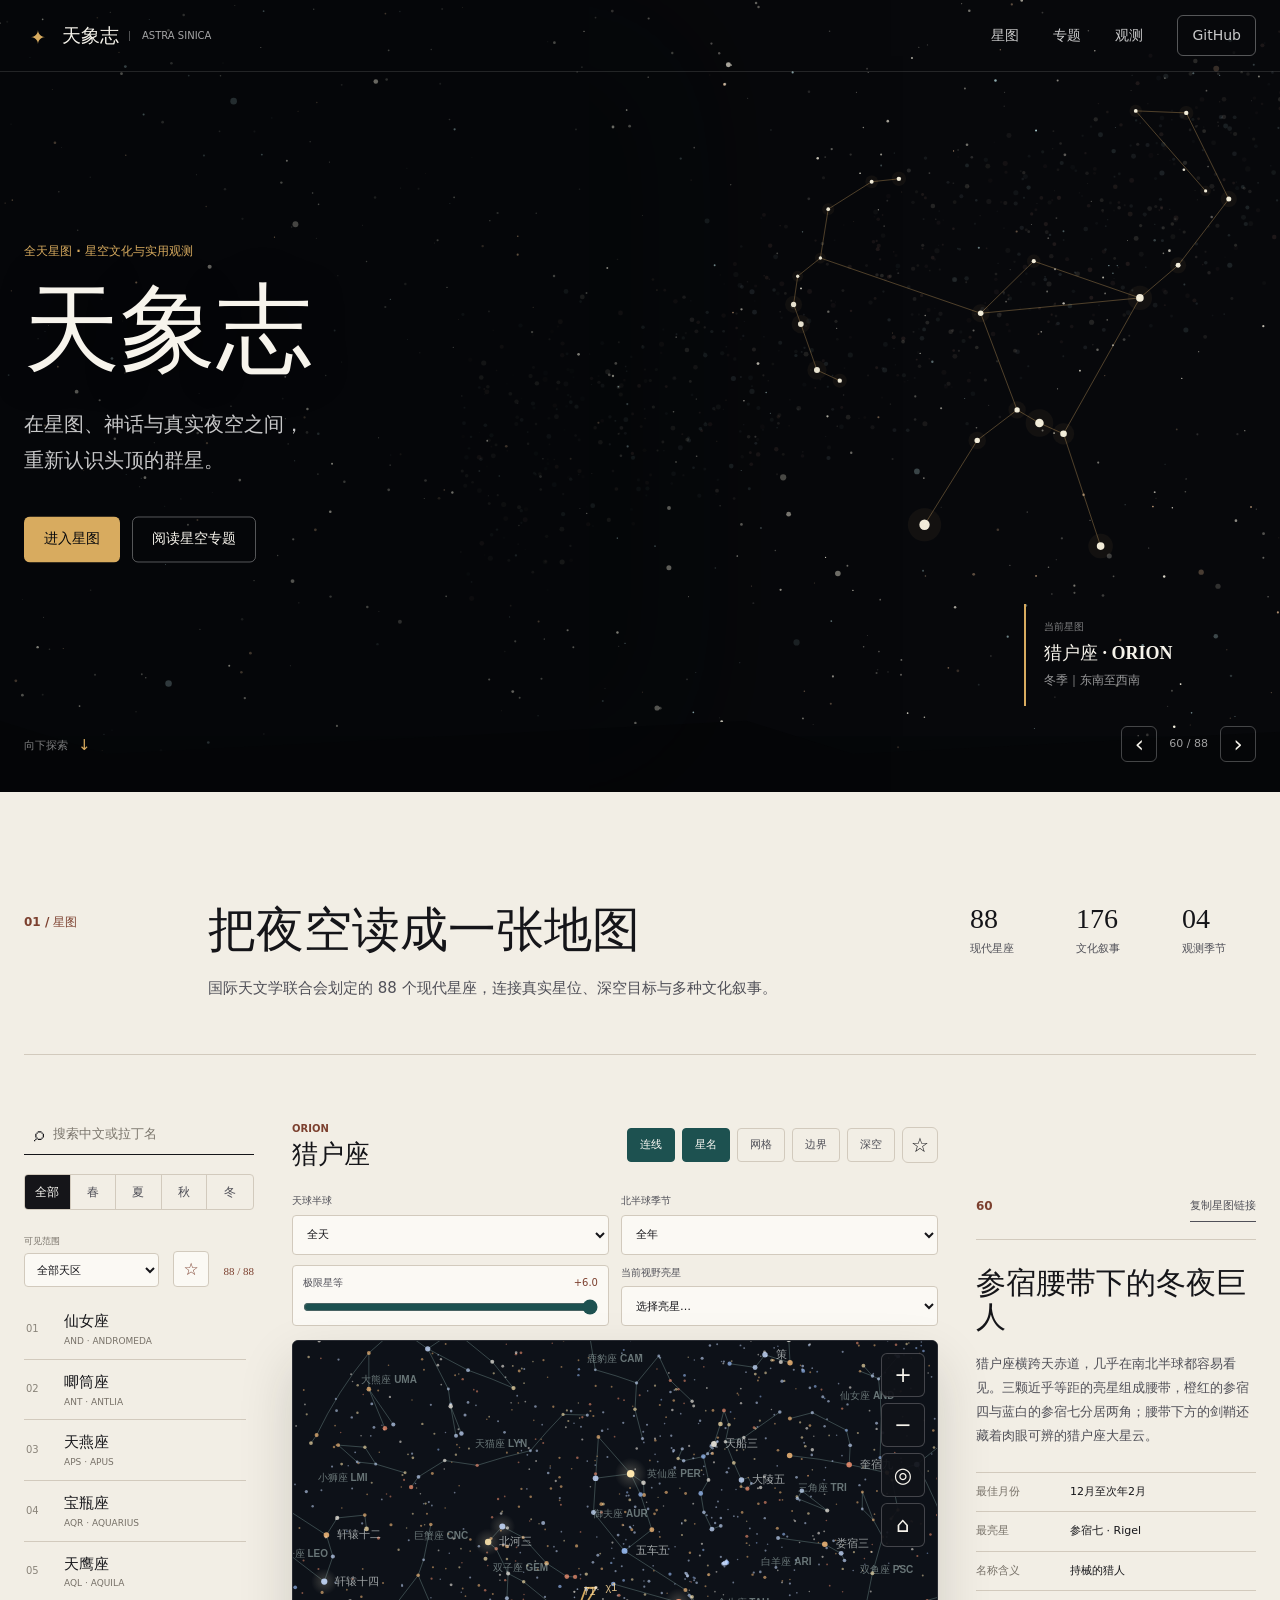
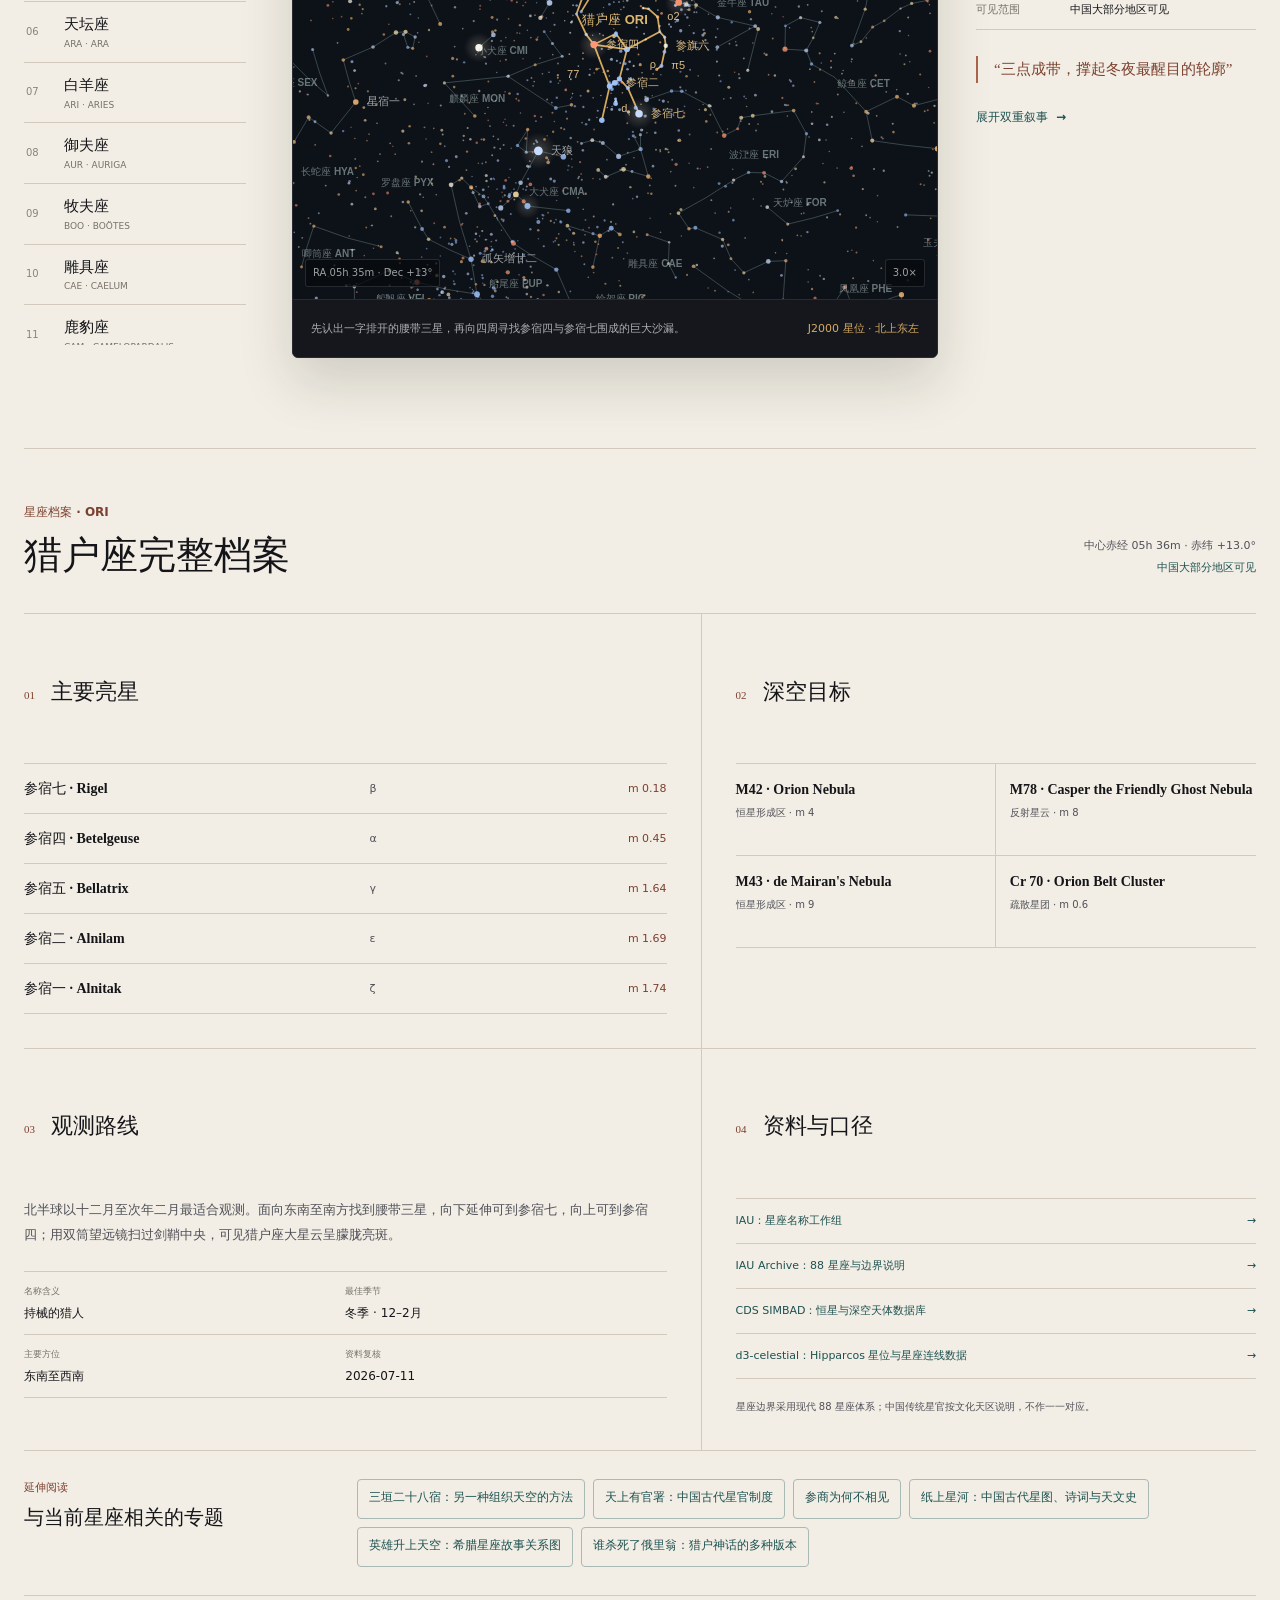
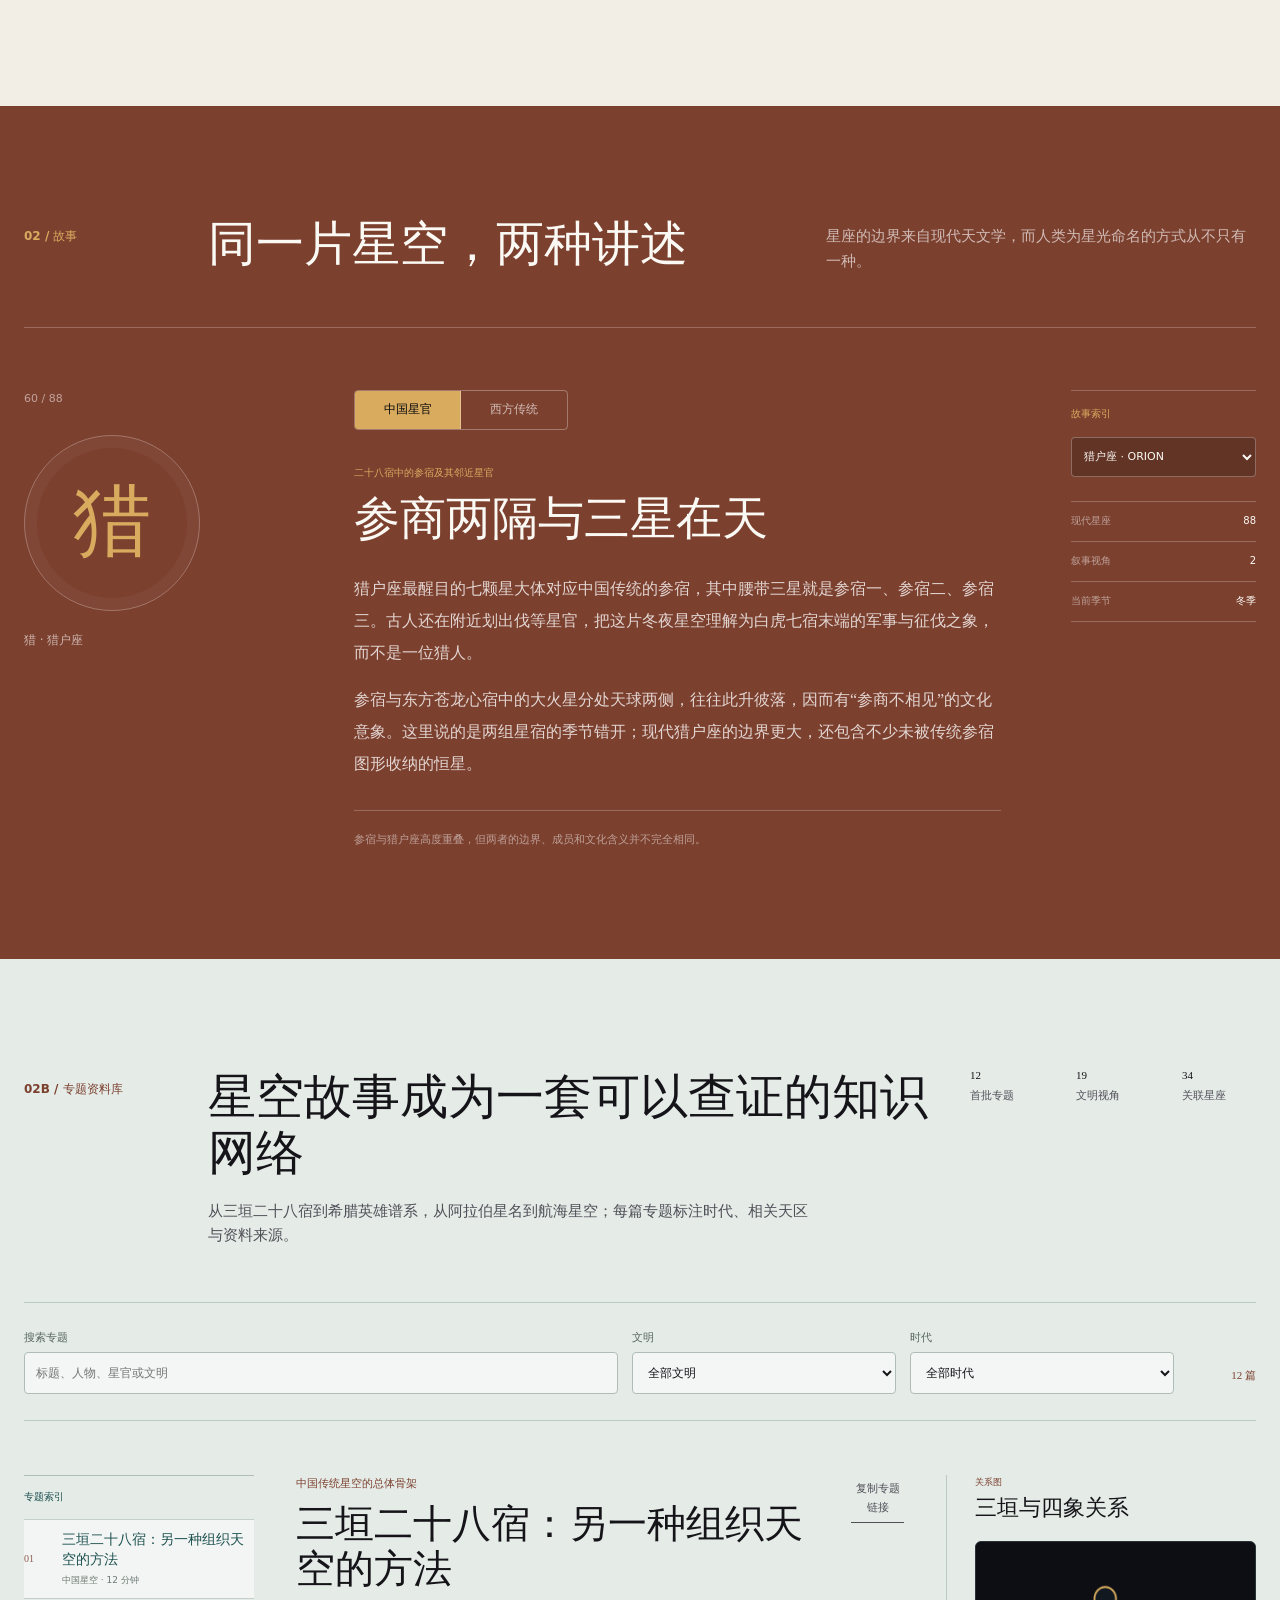
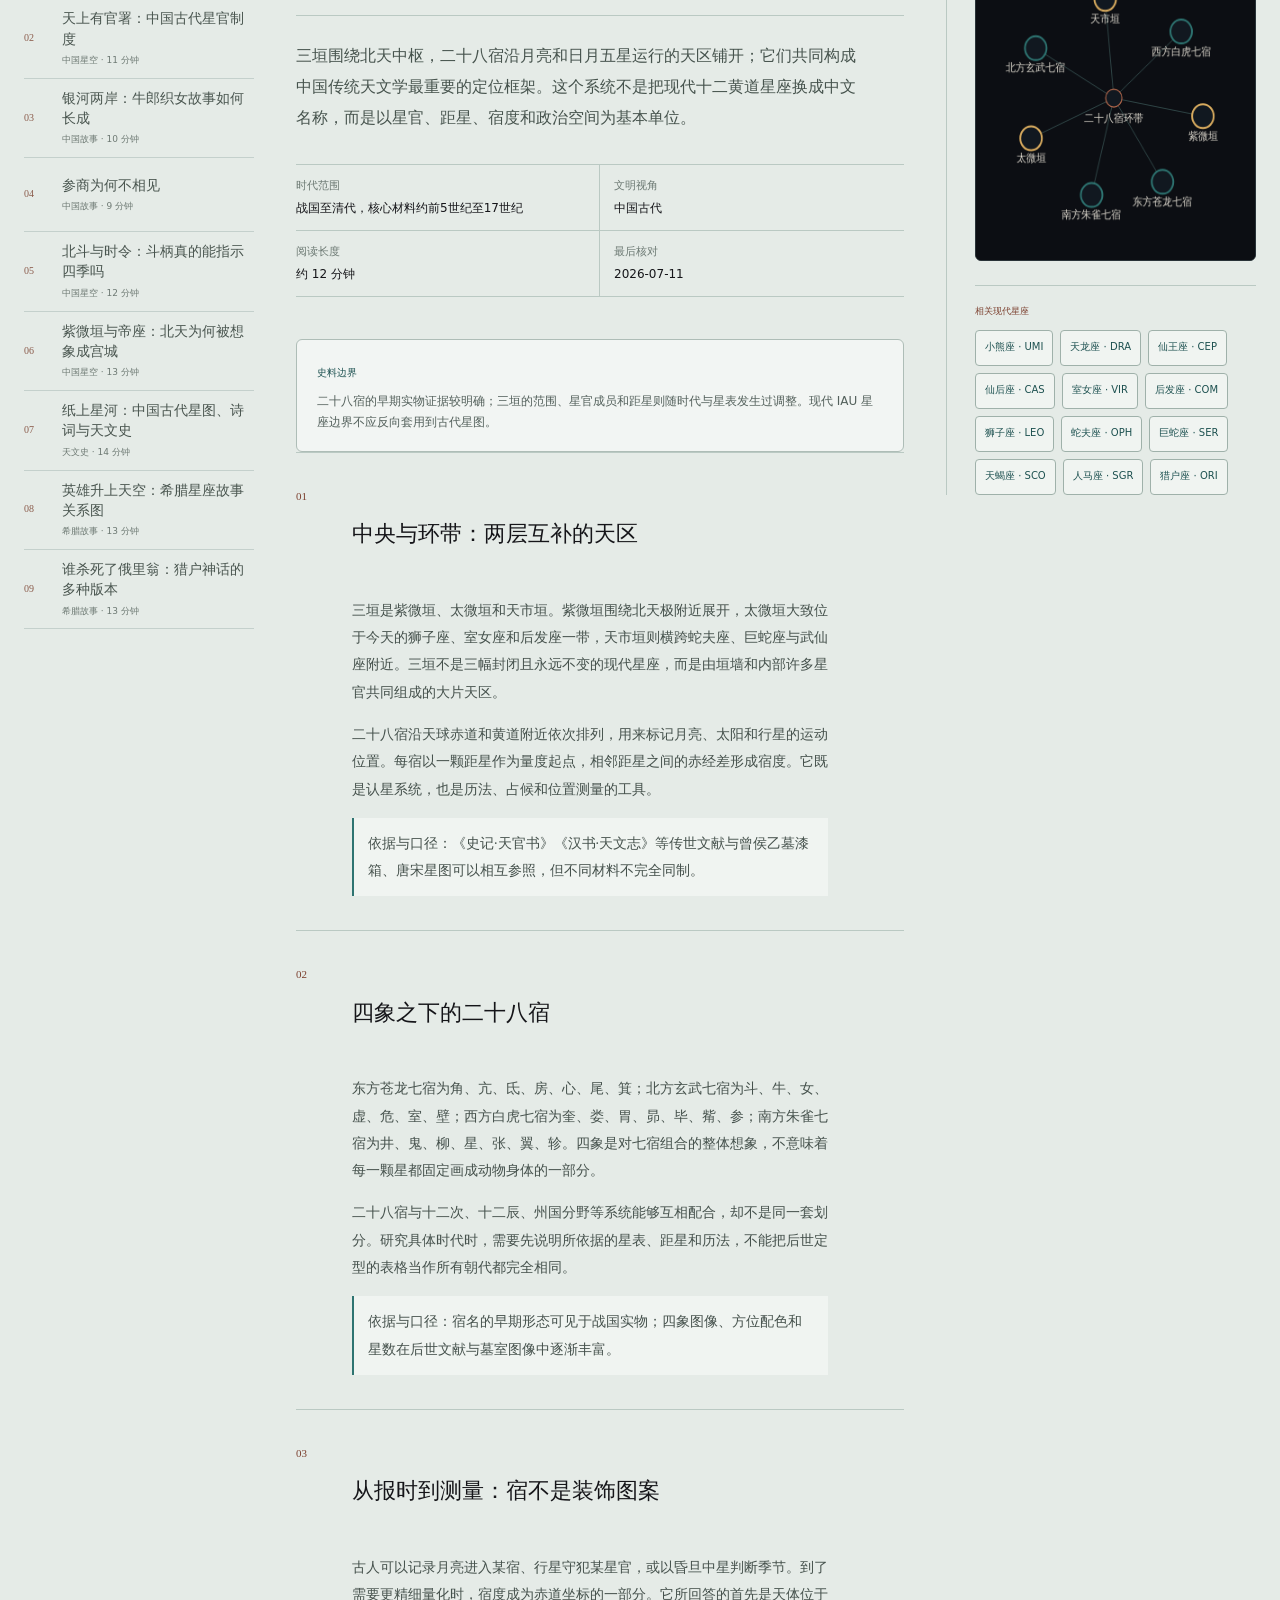
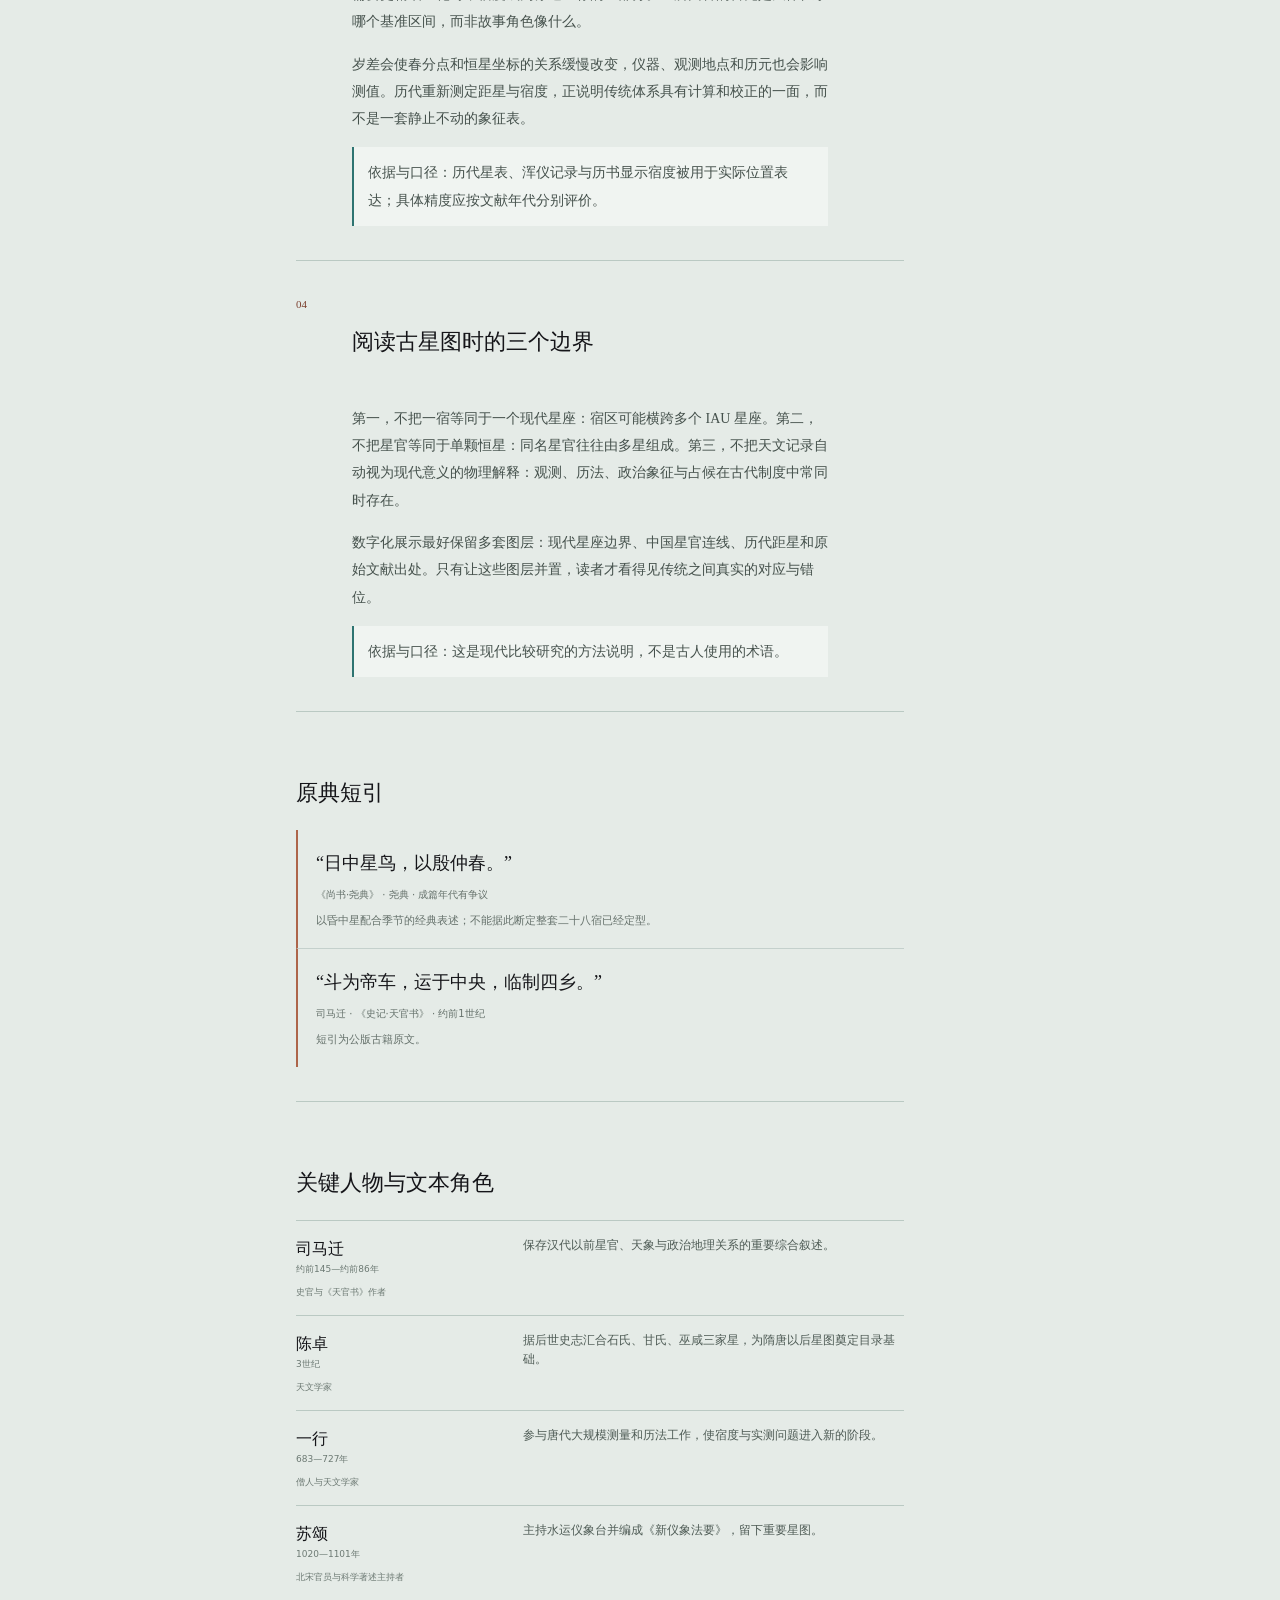
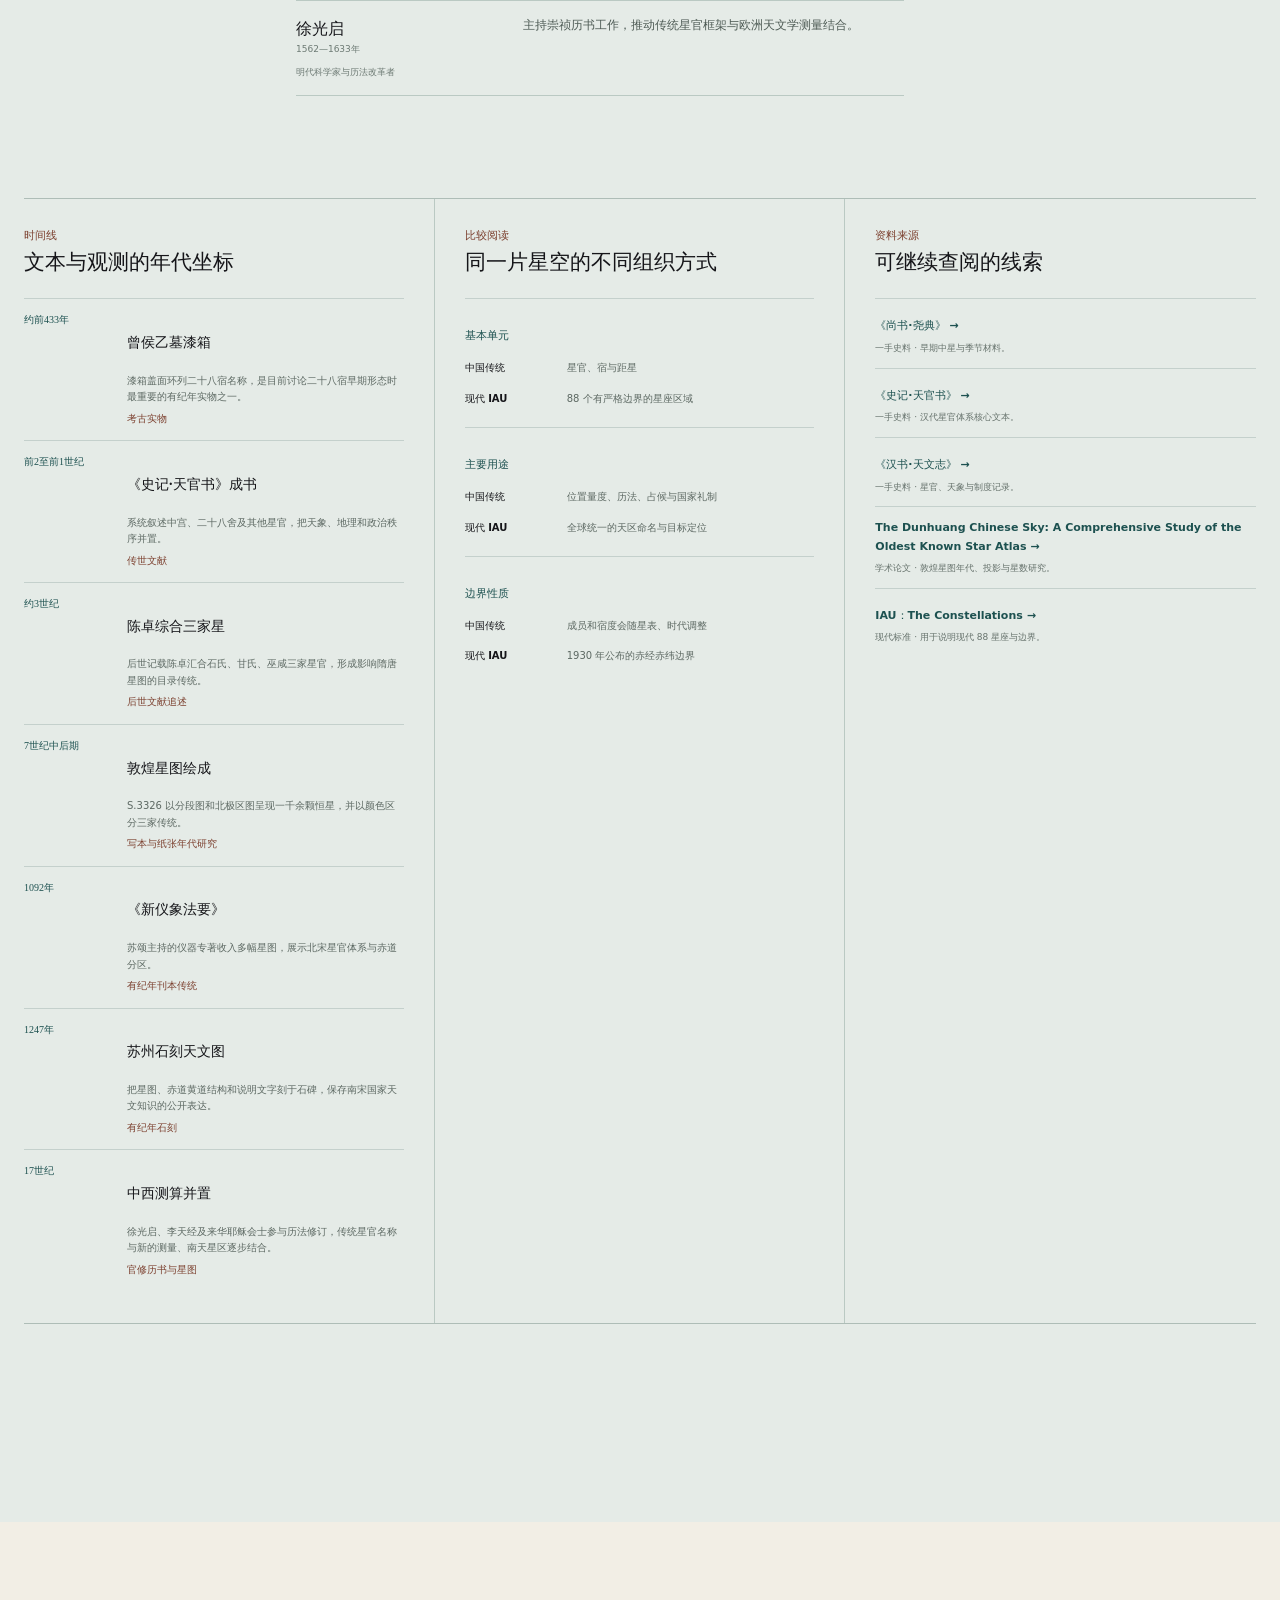
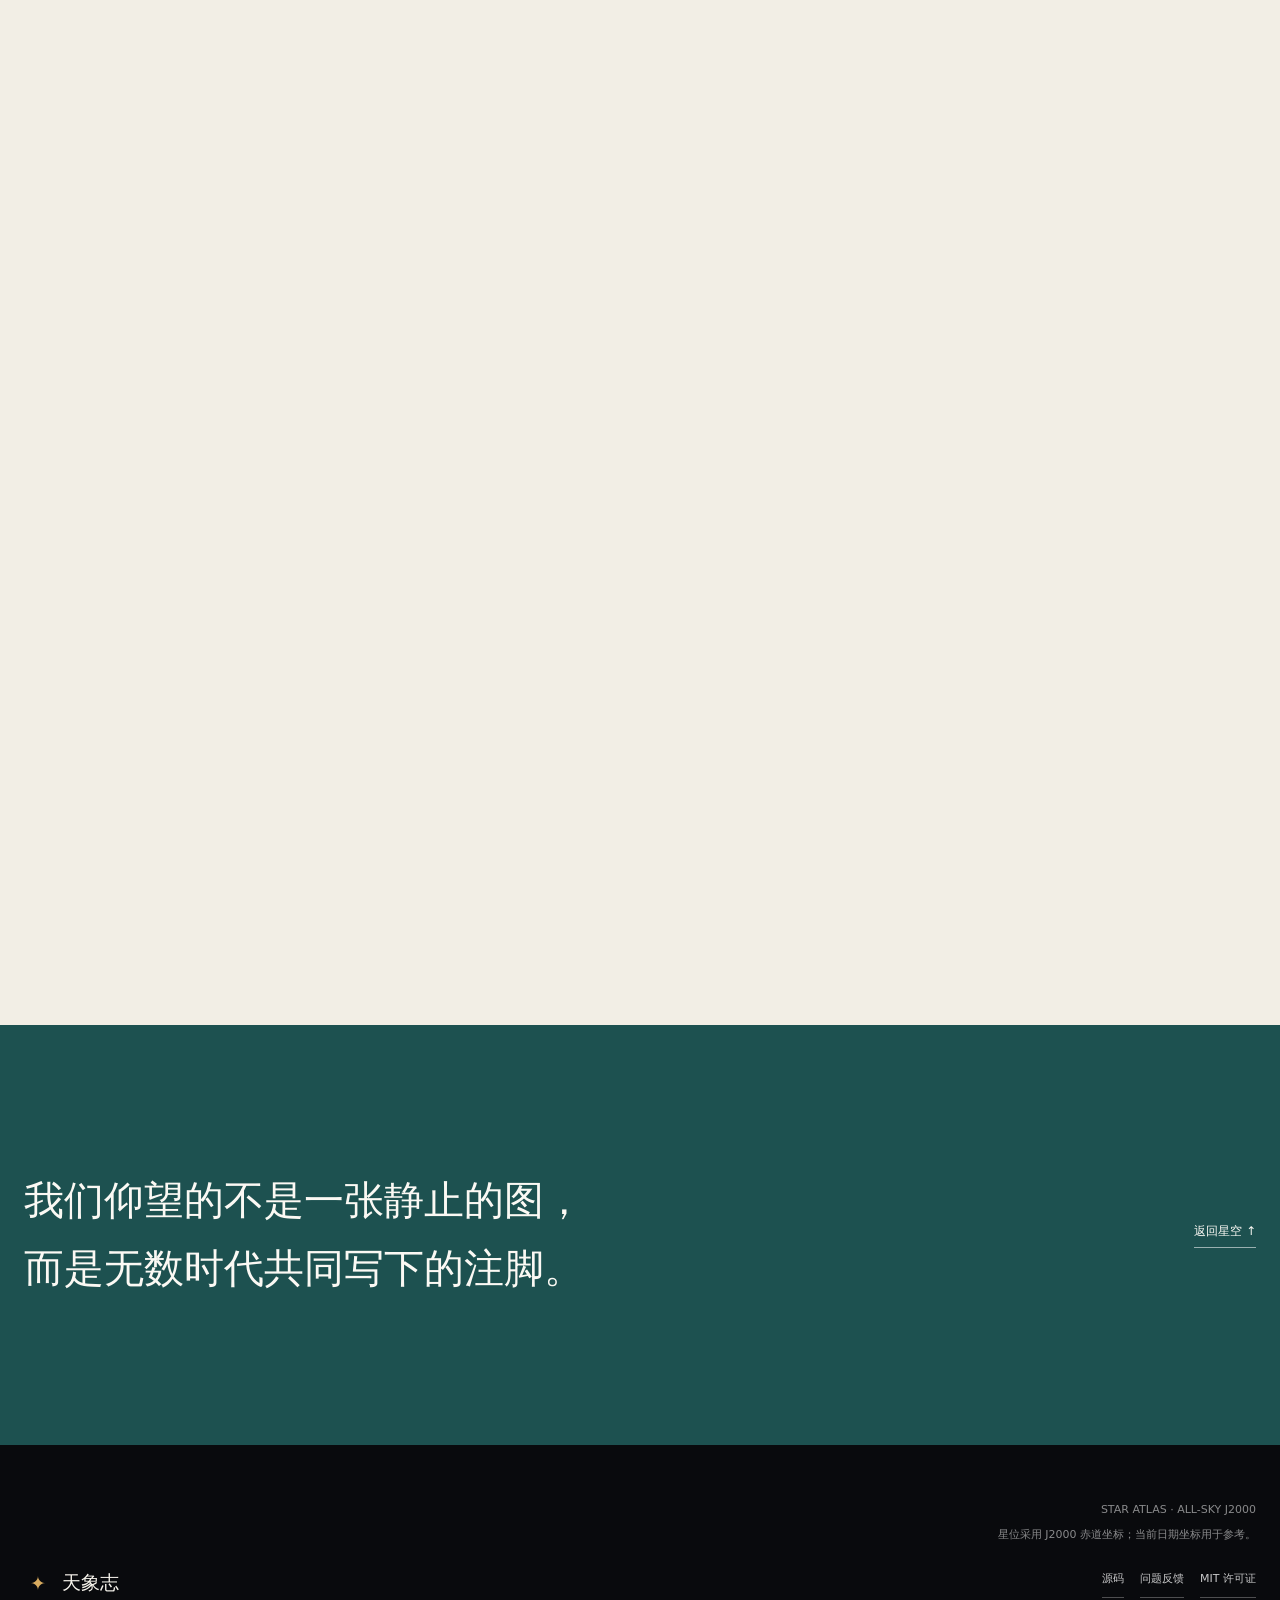
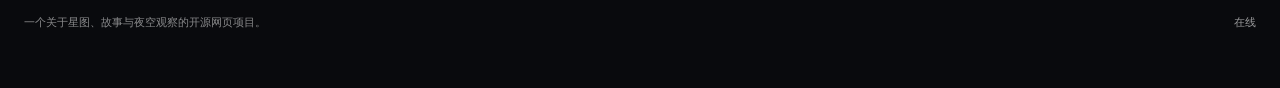
==== commit a6a74e5b: "Expand observing workflows and offline experience" ====
--- a/index.html
+++ b/index.html
@@ -8,27 +8,54 @@
       content="天象志是一部可探索的中文星空图鉴，收录 88 星座、连续星图、今晚观测助手与跨文明故事专题。"
     />
     <meta name="theme-color" content="#090a0d" />
+    <meta name="color-scheme" content="dark light" />
+    <meta name="robots" content="index, follow" />
+    <meta name="referrer" content="strict-origin-when-cross-origin" />
+    <link rel="canonical" href="https://spectator7.github.io/stellar-atlas/" />
     <meta property="og:title" content="天象志 · 可探索的星空图鉴" />
     <meta
       property="og:description"
       content="探索 88 星座，生成当地今晚星空，并沿时间线阅读中国与世界的星空故事。"
     />
     <meta property="og:type" content="website" />
+    <meta property="og:url" content="https://spectator7.github.io/stellar-atlas/" />
+    <meta property="og:site_name" content="天象志" />
+    <meta property="og:locale" content="zh_CN" />
+    <meta property="og:image" content="https://spectator7.github.io/stellar-atlas/assets/social-preview.png" />
+    <meta property="og:image:width" content="1200" />
+    <meta property="og:image:height" content="630" />
+    <meta property="og:image:alt" content="天象志星图式分享预览" />
+    <meta name="twitter:card" content="summary_large_image" />
+    <meta name="twitter:title" content="天象志 · 可探索的星空图鉴" />
+    <meta name="twitter:description" content="探索 88 星座，生成当地今晚星空，并阅读跨文明星空专题。" />
+    <meta name="twitter:image" content="https://spectator7.github.io/stellar-atlas/assets/social-preview.png" />
     <link rel="icon" href="assets/mark.svg" type="image/svg+xml" />
+    <link rel="apple-touch-icon" href="assets/icon-192.png" />
     <link rel="manifest" href="site.webmanifest" />
     <link rel="stylesheet" href="styles.css" />
     <script>document.documentElement.classList.add("js");</script>
     <script src="assets/vendor/d3-7.9.0.min.js" defer></script>
     <script src="assets/vendor/astronomy-engine-2.1.19.min.js" defer></script>
-    <script src="data/observing-data.js" defer></script>
-    <script src="data/story-topics.js" defer></script>
-    <script src="data/story-topics-extra.js" defer></script>
     <script src="data/sky-atlas.js" defer></script>
     <script src="data/constellations.js" defer></script>
     <script src="sky-map.js" defer></script>
-    <script src="observing.js" defer></script>
-    <script src="story-library.js" defer></script>
     <script src="app.js" defer></script>
+    <script type="application/ld+json">
+      {
+        "@context": "https://schema.org",
+        "@type": "WebApplication",
+        "name": "天象志",
+        "alternateName": "Stellar Atlas",
+        "url": "https://spectator7.github.io/stellar-atlas/",
+        "inLanguage": "zh-CN",
+        "applicationCategory": "EducationalApplication",
+        "operatingSystem": "Any",
+        "description": "收录 88 个现代星座、连续全天星图、今晚观测助手与跨文明星空故事的中文在线图鉴。",
+        "isAccessibleForFree": true,
+        "license": "https://github.com/spectator7/stellar-atlas/blob/main/LICENSE",
+        "codeRepository": "https://github.com/spectator7/stellar-atlas"
+      }
+    </script>
     <title>天象志 · 可探索的星空图鉴</title>
   </head>
   <body>
@@ -56,7 +83,7 @@
         <a href="#atlas">星图</a>
         <a href="#story-library">专题</a>
         <a href="#observe">观测</a>
-        <a class="nav-github" href="#publish">GitHub</a>
+        <a class="nav-github" href="https://github.com/spectator7/stellar-atlas">GitHub</a>
       </nav>
     </header>
 
@@ -132,7 +159,8 @@
                   <option value="far-south">极南天星座</option>
                 </select>
               </label>
-              <span id="resultCount" class="result-count">88 / 88</span>
+              <button id="favoritesOnly" class="catalog-favorite-filter" type="button" title="只看收藏" aria-label="只看收藏" aria-pressed="false">☆</button>
+              <span id="resultCount" class="result-count" role="status" aria-live="polite">88 / 88</span>
             </div>
 
             <div class="constellation-list" id="constellationList"></div>
@@ -308,6 +336,13 @@
               <p class="source-note">星座边界采用现代 88 星座体系；中国传统星官按文化天区说明，不作一一对应。</p>
             </section>
           </div>
+          <nav class="related-topic-nav" aria-labelledby="relatedTopicTitle">
+            <div>
+              <p>延伸阅读</p>
+              <h4 id="relatedTopicTitle">与当前星座相关的专题</h4>
+            </div>
+            <div id="relatedTopicLinks"></div>
+          </nav>
         </section>
       </section>
 
@@ -332,7 +367,7 @@
             </div>
             <p class="story-origin" id="storyOrigin">三垣二十八宿 · 西方白虎</p>
             <h3 id="storyTitle">参商永隔</h3>
-            <div id="storyBody" class="story-body" role="tabpanel"></div>
+            <div id="storyBody" class="story-body" role="tabpanel" tabindex="0"></div>
             <p class="story-note" id="storyNote"></p>
           </article>
 
@@ -384,6 +419,7 @@
           </label>
           <output id="topicResultCount" aria-live="polite">12 篇</output>
         </div>
+        <button id="retryStoryLoad" class="feature-load-retry" type="button" hidden>重新加载专题资料</button>
 
         <div class="topic-workspace reveal">
           <aside class="topic-index" aria-label="专题目录">
@@ -395,7 +431,7 @@
             <header class="topic-header">
               <div>
                 <p class="topic-kicker" id="topicKicker">中国星空体系</p>
-                <h3 id="topicTitle">三垣二十八宿总览</h3>
+                <h3 id="topicTitle" tabindex="-1">三垣二十八宿总览</h3>
               </div>
               <button id="topicShare" class="text-button" type="button">复制专题链接</button>
             </header>
@@ -414,7 +450,7 @@
               <p>关系图</p>
               <h3 id="topicRelationTitle">人物、星官与星座</h3>
             </div>
-            <canvas id="topicRelationCanvas" width="420" height="360" role="img" aria-label="当前专题的关系网络"></canvas>
+            <canvas id="topicRelationCanvas" width="420" height="360" role="img" aria-label="当前专题的关系网络" aria-describedby="topicRelationList"></canvas>
             <ul id="topicRelationList" class="visually-hidden"></ul>
             <div class="topic-related">
               <p>相关现代星座</p>
@@ -497,6 +533,14 @@
                 <span>光污染等级</span>
                 <select id="observerBortle"></select>
               </label>
+              <label class="observer-equipment-control">
+                <span>观测器材</span>
+                <select id="observerEquipment">
+                  <option value="naked-eye">裸眼</option>
+                  <option value="binoculars">双筒望远镜</option>
+                  <option value="telescope">小型望远镜</option>
+                </select>
+              </label>
             </div>
 
             <div class="observer-form-footer">
@@ -506,10 +550,15 @@
                   <input id="weatherConsent" type="checkbox" />
                   <span>同时查询天气：向 Open-Meteo 发送约 0.01° 坐标与海拔</span>
                 </label>
+                <label class="location-memory-consent">
+                  <input id="rememberManualLocation" type="checkbox" />
+                  <span>仅在本机记住手动或设备坐标；默认不保存精确位置</span>
+                </label>
               </div>
               <button id="generateTonight" class="button button-primary" type="submit">生成今晚星空</button>
             </div>
             <p id="observerFormStatus" class="observer-form-status" role="status" aria-live="polite"></p>
+            <button id="retryObservingLoad" class="feature-load-retry" type="button" hidden>重新加载观测助手</button>
           </form>
 
           <section class="tonight-overview" aria-labelledby="tonightHeadline">
@@ -528,7 +577,11 @@
             </dl>
 
             <figure class="horizon-figure">
-              <canvas id="horizonCanvas" width="760" height="540" role="img" aria-label="当地时间的地平星图"></canvas>
+              <canvas id="horizonCanvas" width="760" height="540" role="img" aria-label="当地时间的地平星图" aria-describedby="horizonObjectList"></canvas>
+              <div class="horizon-time-controls" role="group" aria-label="调整观测时间">
+                <button id="stepTimeBackward" type="button" title="提前一小时" aria-label="提前一小时">←</button>
+                <button id="stepTimeForward" type="button" title="推后一小时" aria-label="推后一小时">→</button>
+              </div>
               <figcaption>
                 <span id="horizonCaption">几何地平线以上的亮星、星座中心与行星</span>
                 <span>方位角 · 高度角</span>
@@ -575,6 +628,12 @@
             <span id="planetDetail"></span>
             <small>按几何高度统计；肉眼可见性还取决于日光、日距和天气</small>
           </article>
+          <article class="best-time-card">
+            <p id="bestTimeLabel">天文推荐时刻</p>
+            <strong id="bestTimeValue">计算中</strong>
+            <span id="bestTimeDetail"></span>
+            <button id="useBestTime" type="button">切换到该时刻</button>
+          </article>
         </div>
 
         <div class="tonight-results reveal">
@@ -591,7 +650,7 @@
                     <option value="30">30°</option>
                   </select>
                 </label>
-                <output id="visibleConstellationCount">0 个</output>
+                <output id="visibleConstellationCount" role="status" aria-live="polite">0 个</output>
               </div>
             </header>
             <div id="visibleConstellationList" class="visible-constellation-list"></div>
@@ -610,7 +669,7 @@
           <section class="observation-plan" aria-labelledby="observationPlanTitle">
             <header>
               <div><p>观测清单</p><h3 id="observationPlanTitle">带到户外的今晚计划</h3></div>
-              <output id="planCount">0 项</output>
+              <output id="planCount" role="status" aria-live="polite">0 项</output>
             </header>
             <div id="observationChecklist" class="observation-checklist"></div>
             <div class="plan-actions">
@@ -618,6 +677,7 @@
               <button id="sharePlan" type="button">分享</button>
               <button id="downloadPlan" type="button">下载文本</button>
             </div>
+            <p class="plan-privacy-note">共享时使用城市预设，或将手动坐标模糊到约 0.1°；天气授权不会写入链接。</p>
           </section>
         </div>
 
@@ -687,6 +747,15 @@
       <div class="footer-meta">
         <p>STAR ATLAS · ALL-SKY J2000</p>
         <p>星位采用 J2000 赤道坐标；当前日期坐标用于参考。</p>
+        <nav class="footer-links" aria-label="项目链接">
+          <a href="https://github.com/spectator7/stellar-atlas">源码</a>
+          <a href="https://github.com/spectator7/stellar-atlas/issues">问题反馈</a>
+          <a href="https://github.com/spectator7/stellar-atlas/blob/main/LICENSE">MIT 许可证</a>
+        </nav>
+        <div class="footer-app-actions">
+          <button id="installApp" type="button" hidden><span aria-hidden="true">↓</span><span>安装离线版</span></button>
+          <span id="networkStatus" role="status" aria-live="polite">在线</span>
+        </div>
       </div>
     </footer>
 
--- a/styles.css
+++ b/styles.css
@@ -33,7 +33,7 @@
 
 body {
   margin: 0;
-  min-width: 320px;
+  min-width: 0;
   background: var(--paper);
   color: var(--ink);
   line-height: 1.65;
@@ -91,8 +91,16 @@
 }
 
 :focus-visible {
-  outline: 2px solid var(--gold);
+  outline: 3px solid var(--teal-dark);
   outline-offset: 4px;
+}
+
+.site-header :focus-visible,
+.hero :focus-visible,
+.sky-stage :focus-visible,
+.tonight-overview :focus-visible,
+.site-footer :focus-visible {
+  outline-color: var(--gold);
 }
 
 .visually-hidden {
@@ -603,6 +611,27 @@
   font-variant-numeric: tabular-nums;
 }
 
+.catalog-favorite-filter {
+  display: grid;
+  width: 36px;
+  height: 36px;
+  flex: 0 0 36px;
+  place-items: center;
+  padding: 0;
+  border: 1px solid var(--line);
+  border-radius: 4px;
+  background: var(--paper-bright);
+  color: var(--copper-dark);
+  font-size: 17px;
+  cursor: pointer;
+}
+
+.catalog-favorite-filter.is-active {
+  border-color: var(--copper-dark);
+  background: var(--copper-dark);
+  color: var(--paper-bright);
+}
+
 .constellation-list {
   display: grid;
   max-height: 646px;
@@ -1342,13 +1371,54 @@
 }
 
 .sources-block a::after {
-  content: "↗";
+  content: "→";
   flex: 0 0 auto;
 }
 
 .source-note {
   margin-top: 18px;
   font-size: 10px;
+}
+
+.related-topic-nav {
+  display: grid;
+  grid-template-columns: minmax(190px, 0.34fr) minmax(0, 1fr);
+  gap: 28px;
+  align-items: start;
+  padding: 28px 0;
+  border-bottom: 1px solid var(--line);
+}
+
+.related-topic-nav > div:first-child p {
+  color: var(--copper-dark);
+  font-size: 11px;
+}
+
+.related-topic-nav h4 {
+  margin-top: 4px;
+  font-family: "Songti SC", SimSun, serif;
+  font-size: 20px;
+}
+
+#relatedTopicLinks {
+  display: flex;
+  flex-wrap: wrap;
+  gap: 8px;
+}
+
+#relatedTopicLinks a,
+#relatedTopicLinks > span {
+  min-height: 40px;
+  padding: 8px 11px;
+  border: 1px solid #a9b9b3;
+  border-radius: 4px;
+  color: var(--teal-dark);
+  font-size: 12px;
+}
+
+#relatedTopicLinks a:hover {
+  border-color: var(--teal-dark);
+  background: rgba(46, 116, 113, 0.08);
 }
 
 .story-section {
@@ -1640,9 +1710,38 @@
 }
 
 .topic-empty {
+  display: grid;
+  gap: 12px;
   padding: 28px 0;
   color: #65716b;
   font-size: 12px;
+}
+
+.topic-empty button {
+  min-height: 44px;
+  justify-self: start;
+  padding: 7px 11px;
+  border: 1px solid #9fb1aa;
+  border-radius: 4px;
+  background: transparent;
+  color: var(--teal-dark);
+  cursor: pointer;
+}
+
+.feature-load-retry {
+  min-height: 44px;
+  margin: 18px 0;
+  padding: 8px 13px;
+  border: 1px solid var(--teal-dark);
+  border-radius: 4px;
+  background: transparent;
+  color: var(--teal-dark);
+  font-size: 12px;
+  cursor: pointer;
+}
+
+.feature-load-retry[hidden] {
+  display: none;
 }
 
 .topic-reader {
@@ -1862,7 +1961,7 @@
   border: 1px solid #293338;
   border-radius: var(--radius);
   background: #0c0e13;
-  cursor: pointer;
+  cursor: default;
 }
 
 .topic-related {
@@ -2006,7 +2105,7 @@
 }
 
 #topicSources a::after {
-  content: " ↗";
+  content: " →";
 }
 
 #topicSources span {
@@ -2124,8 +2223,9 @@
 }
 
 .observer-timezone-control,
-.observer-bortle-control {
-  grid-column: span 3 !important;
+.observer-bortle-control,
+.observer-equipment-control {
+  grid-column: span 2 !important;
 }
 
 .observer-location-button,
@@ -2183,7 +2283,8 @@
   gap: 10px;
 }
 
-.weather-consent {
+.weather-consent,
+.location-memory-consent {
   display: grid;
   max-width: 310px;
   grid-template-columns: 16px minmax(0, 1fr);
@@ -2195,14 +2296,16 @@
   cursor: pointer;
 }
 
-.weather-consent input {
+.weather-consent input,
+.location-memory-consent input {
   width: 16px;
   height: 16px;
   margin: 0;
   accent-color: var(--teal-dark);
 }
 
-.weather-consent input:focus-visible {
+.weather-consent input:focus-visible,
+.location-memory-consent input:focus-visible {
   outline: 2px solid var(--gold);
   outline-offset: 3px;
 }
@@ -2324,8 +2427,39 @@
 }
 
 .horizon-figure {
+  position: relative;
   border-top: 1px solid #2e333a;
   background: #090b10;
+}
+
+.horizon-time-controls {
+  position: absolute;
+  z-index: 2;
+  top: 14px;
+  right: 14px;
+  display: flex;
+  overflow: hidden;
+  border: 1px solid rgba(255, 255, 255, 0.24);
+  border-radius: 4px;
+  background: rgba(9, 11, 16, 0.78);
+  backdrop-filter: blur(8px);
+}
+
+.horizon-time-controls button {
+  display: grid;
+  width: 42px;
+  height: 42px;
+  place-items: center;
+  padding: 0;
+  border: 0;
+  background: transparent;
+  color: var(--paper-bright);
+  font-size: 17px;
+  cursor: pointer;
+}
+
+.horizon-time-controls button + button {
+  border-left: 1px solid rgba(255, 255, 255, 0.2);
 }
 
 #horizonCanvas {
@@ -2349,7 +2483,7 @@
 
 .condition-strip {
   display: grid;
-  grid-template-columns: repeat(5, minmax(0, 1fr));
+  grid-template-columns: repeat(6, minmax(0, 1fr));
   gap: 12px;
   margin-top: 46px;
 }
@@ -2415,6 +2549,24 @@
   cursor: pointer;
 }
 
+.best-time-card button {
+  align-self: end;
+  min-height: 38px;
+  margin-top: 14px;
+  padding: 7px 9px;
+  border: 1px solid var(--line);
+  border-radius: 4px;
+  background: transparent;
+  color: var(--teal-dark);
+  font-size: 10px;
+  cursor: pointer;
+}
+
+.best-time-card button:disabled {
+  cursor: default;
+  opacity: 0.5;
+}
+
 .moon-condition-row {
   display: flex;
   align-items: center;
@@ -2667,6 +2819,23 @@
   text-align: right;
 }
 
+.planet-timing {
+  grid-column: 1 / -1;
+  padding: 0 0 9px 25px;
+  color: #6d665e;
+  font-size: 9px;
+  line-height: 1.55;
+}
+
+.event-list article[data-visibility="good"] {
+  box-shadow: inset 2px 0 var(--teal);
+}
+
+.event-list article[data-visibility="daylight"],
+.event-list article[data-visibility="below"] {
+  opacity: 0.72;
+}
+
 .observation-checklist {
   display: grid;
   margin-top: 24px;
@@ -2747,6 +2916,13 @@
   color: var(--teal-dark);
   font-size: 10px;
   cursor: pointer;
+}
+
+.plan-privacy-note {
+  margin-top: 12px;
+  color: #625c55;
+  font-size: 11px;
+  line-height: 1.6;
 }
 
 .seasonal-reference {
@@ -2970,6 +3146,57 @@
 
 .footer-meta p + p {
   margin-top: 7px;
+}
+
+.footer-links {
+  display: flex;
+  flex-wrap: wrap;
+  justify-content: flex-end;
+  gap: 8px 16px;
+  margin-top: 20px;
+}
+
+.footer-links a {
+  min-height: 34px;
+  padding: 6px 0;
+  border-bottom: 1px solid rgba(255, 255, 255, 0.28);
+  color: rgba(255, 255, 255, 0.78);
+  font-size: 11px;
+}
+
+.footer-app-actions {
+  display: flex;
+  align-items: center;
+  justify-content: flex-end;
+  gap: 12px;
+  margin-top: 16px;
+}
+
+#installApp {
+  display: inline-flex;
+  min-height: 42px;
+  align-items: center;
+  gap: 8px;
+  padding: 8px 12px;
+  border: 1px solid rgba(255, 255, 255, 0.34);
+  border-radius: 4px;
+  background: transparent;
+  color: var(--white);
+  font-size: 11px;
+  cursor: pointer;
+}
+
+#installApp[hidden] {
+  display: none;
+}
+
+#networkStatus {
+  color: rgba(255, 255, 255, 0.58);
+  font-size: 11px;
+}
+
+#networkStatus[data-state="offline"] {
+  color: #e3bd78;
 }
 
 .toast {
@@ -3008,6 +3235,51 @@
   text-align: center;
 }
 
+/* Compact metadata stays readable at mobile zoom and on outdoor screens. */
+.story-library-section small,
+.story-library-section dt,
+.story-library-section header > p,
+.story-library-section label > span,
+.story-library-section output,
+.topic-kicker,
+.topic-section-marker,
+.observer-form header p,
+.observer-form-footer p,
+.weather-consent,
+.location-memory-consent,
+.observer-form-status,
+.observer-control-grid label,
+.visible-sky-section header > div > p,
+.tonight-events header > p,
+.observation-plan header > div > p,
+.condition-strip article > p,
+.condition-card-head p,
+.condition-strip small,
+.visible-constellation-row > button small,
+.visible-constellation-row > p,
+.calculation-note,
+.result-empty,
+.event-list time,
+.event-list article > div p,
+.event-list article > div span,
+.planet-list,
+.planet-timing,
+.observation-checklist small,
+.plan-privacy-note {
+  font-size: 11px;
+}
+
+.topic-toolbar input,
+.topic-toolbar select,
+.observer-control-grid input,
+.observer-control-grid select,
+.observer-location-button,
+.observer-now-button,
+.plan-actions button,
+.best-time-card button {
+  font-size: 12px;
+}
+
 .js .reveal {
   opacity: 0;
   transform: translateY(22px);
@@ -3463,6 +3735,12 @@
     max-height: 560px;
   }
 
+  .catalog-favorite-filter {
+    width: 44px;
+    height: 44px;
+    flex-basis: 44px;
+  }
+
   .constellation-item::before {
     left: -6px;
   }
@@ -3596,6 +3874,16 @@
     border-bottom: 0;
   }
 
+  .related-topic-nav {
+    grid-template-columns: 1fr;
+    gap: 18px;
+  }
+
+  #relatedTopicLinks a,
+  #relatedTopicLinks > span {
+    min-height: 44px;
+  }
+
   .story-layout {
     grid-template-columns: 1fr;
     gap: 36px;
@@ -3715,6 +4003,15 @@
     text-align: left;
   }
 
+  .footer-links,
+  .footer-app-actions {
+    justify-content: flex-start;
+  }
+
+  #installApp {
+    min-height: 44px;
+  }
+
   .topic-toolbar {
     grid-template-columns: repeat(2, minmax(0, 1fr));
     gap: 12px;
@@ -3877,7 +4174,8 @@
   .observer-city-control,
   .observer-datetime-control,
   .observer-timezone-control,
-  .observer-bortle-control {
+  .observer-bortle-control,
+  .observer-equipment-control {
     grid-column: 1 / -1 !important;
   }
 
@@ -3895,7 +4193,8 @@
   }
 
   .observer-form-footer p,
-  .observer-form-footer .weather-consent {
+  .observer-form-footer .weather-consent,
+  .observer-form-footer .location-memory-consent {
     max-width: none;
   }
 
@@ -3997,6 +4296,12 @@
     flex: 1;
   }
 
+  .catalog-favorite-filter {
+    width: 44px;
+    height: 44px;
+    flex-basis: 44px;
+  }
+
   .key-star-row {
     grid-template-columns: minmax(100px, 1fr) 54px;
   }
@@ -4104,6 +4409,7 @@
   .observer-datetime-control,
   .observer-timezone-control,
   .observer-bortle-control,
+  .observer-equipment-control,
   .observer-location-button,
   .observer-now-button {
     grid-column: 1 !important;
